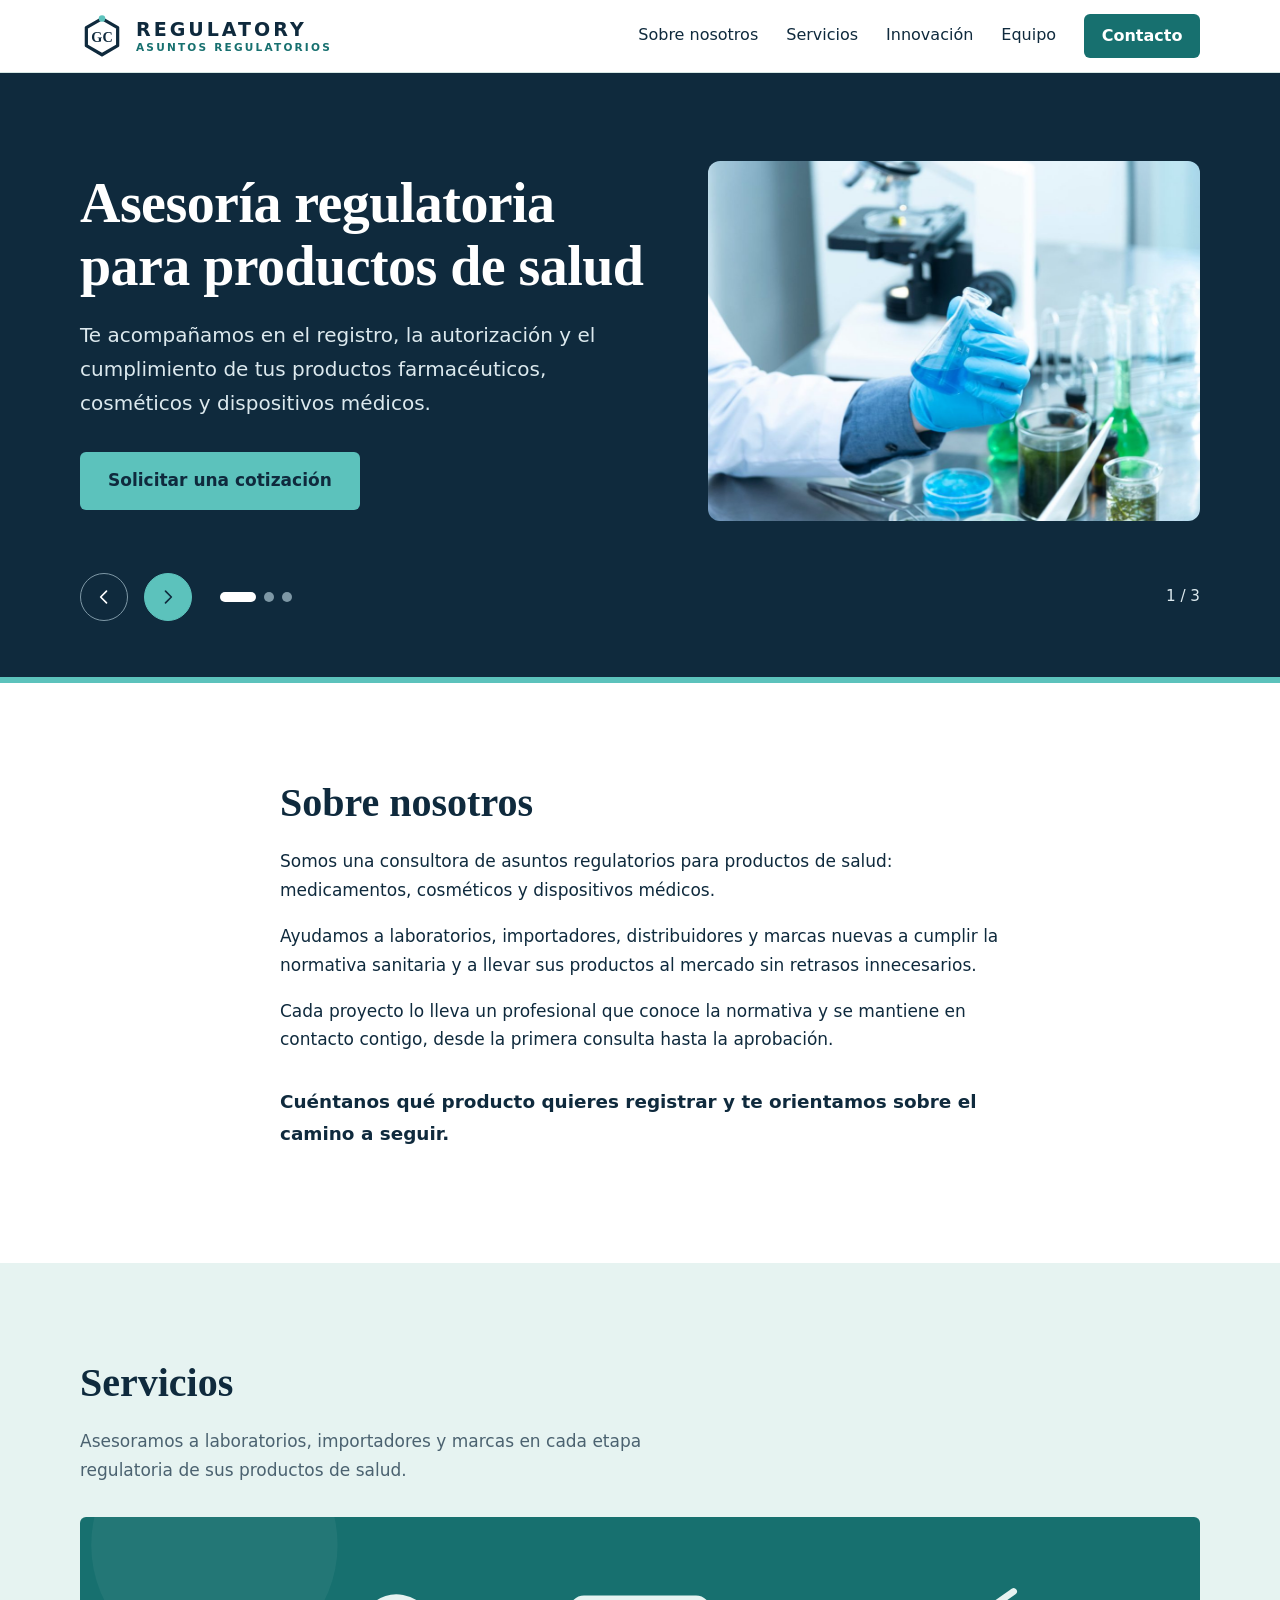
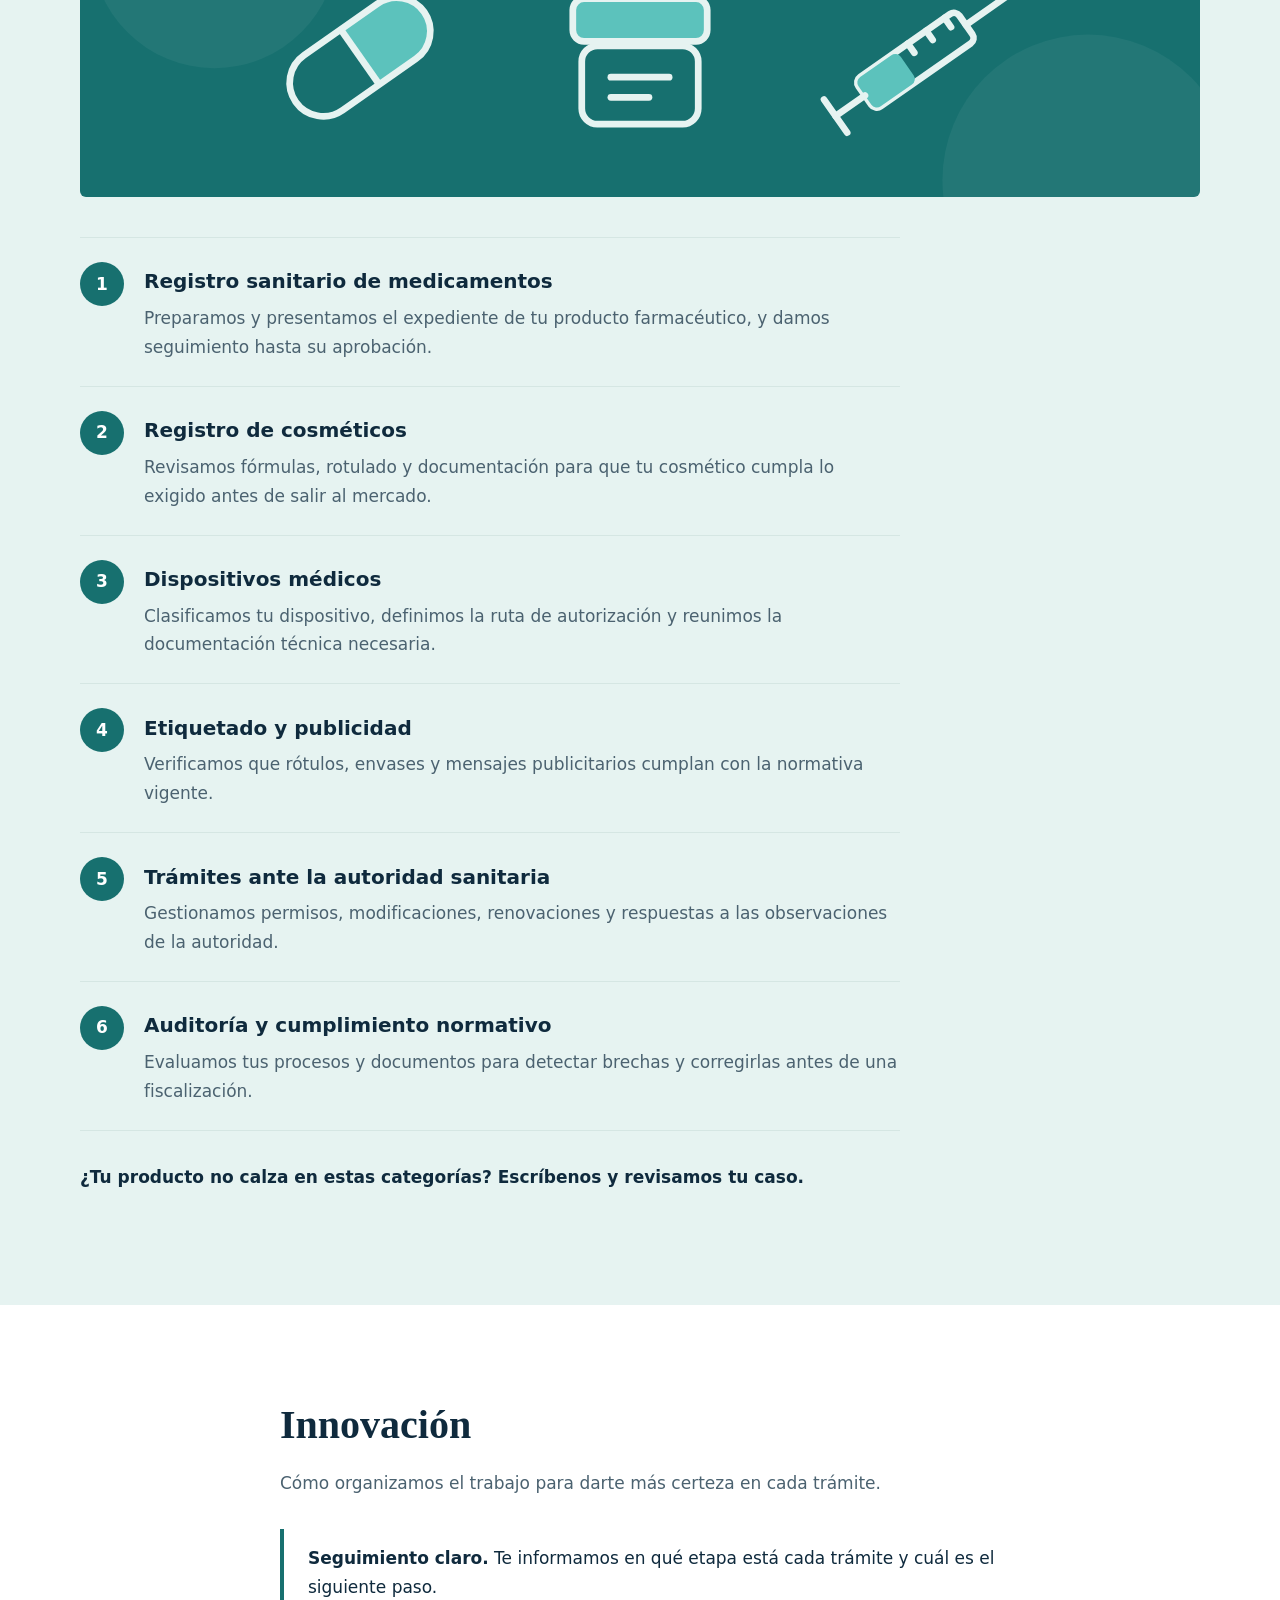
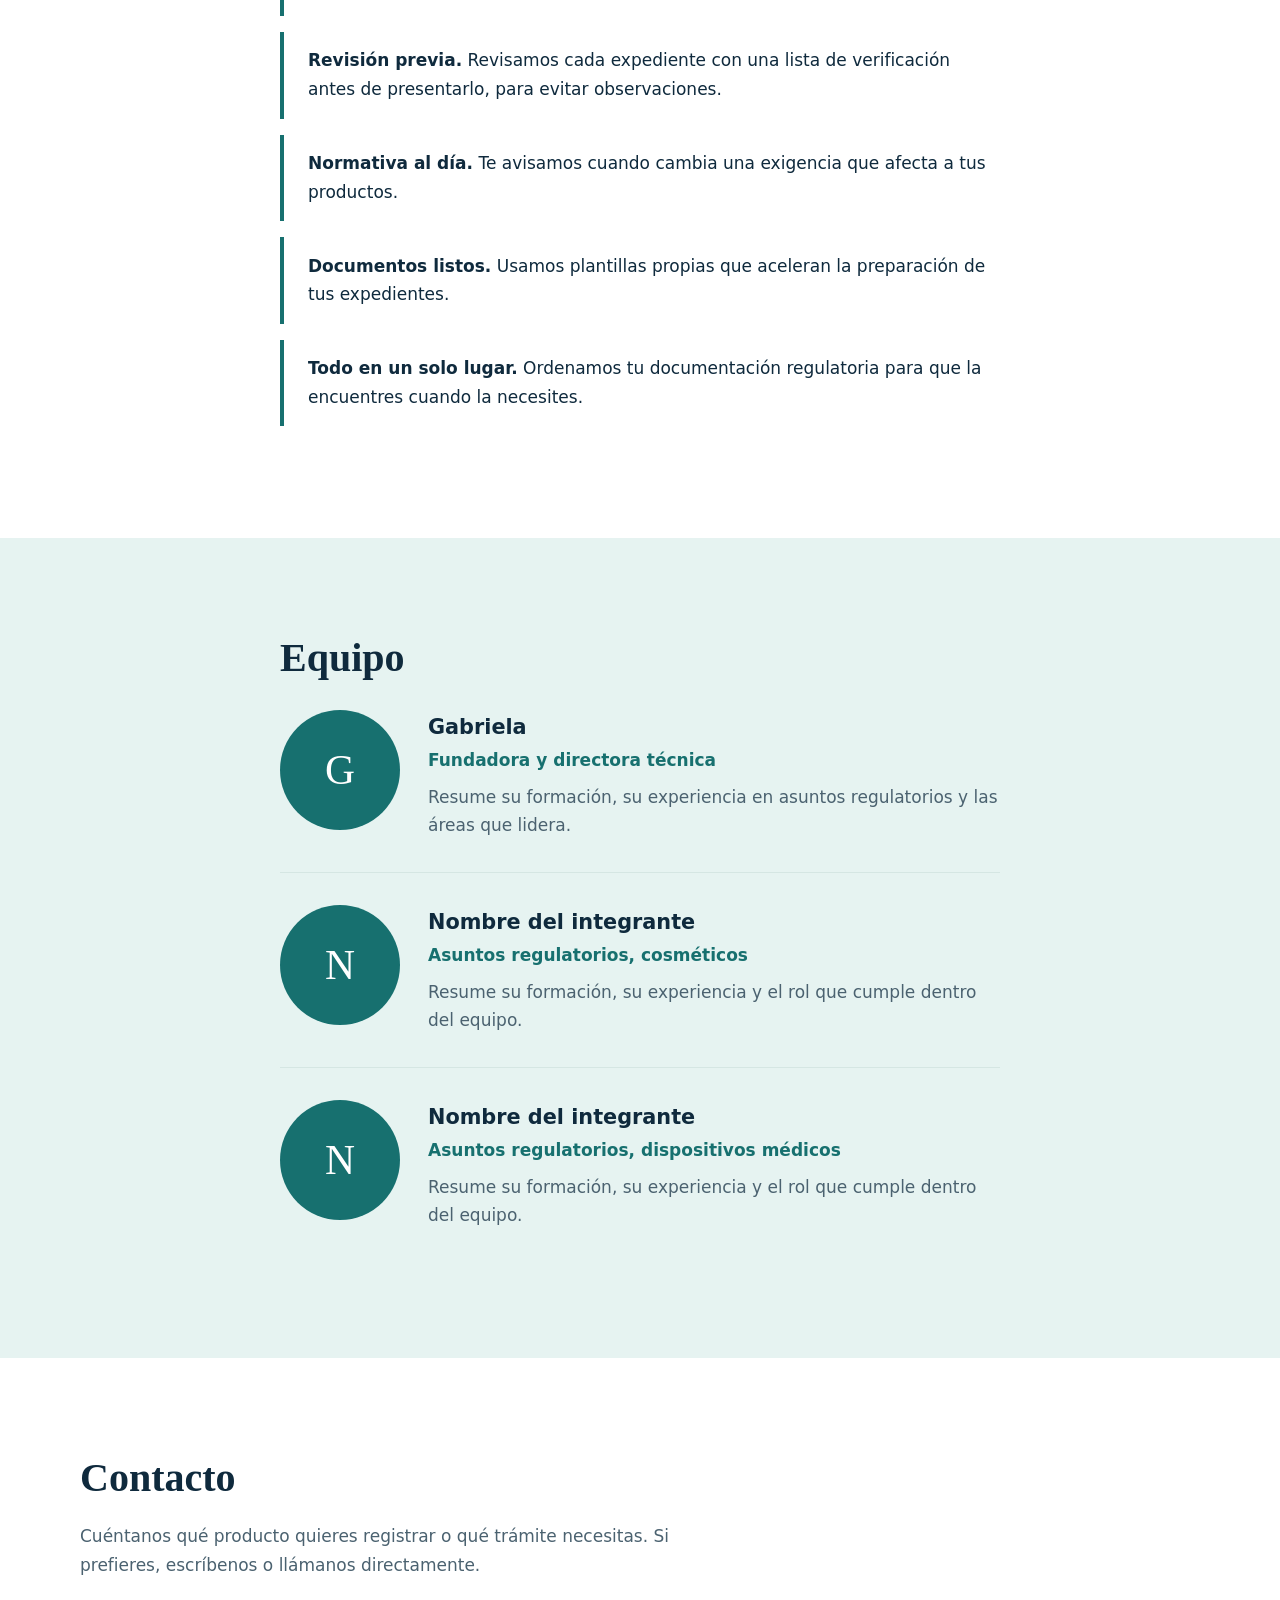
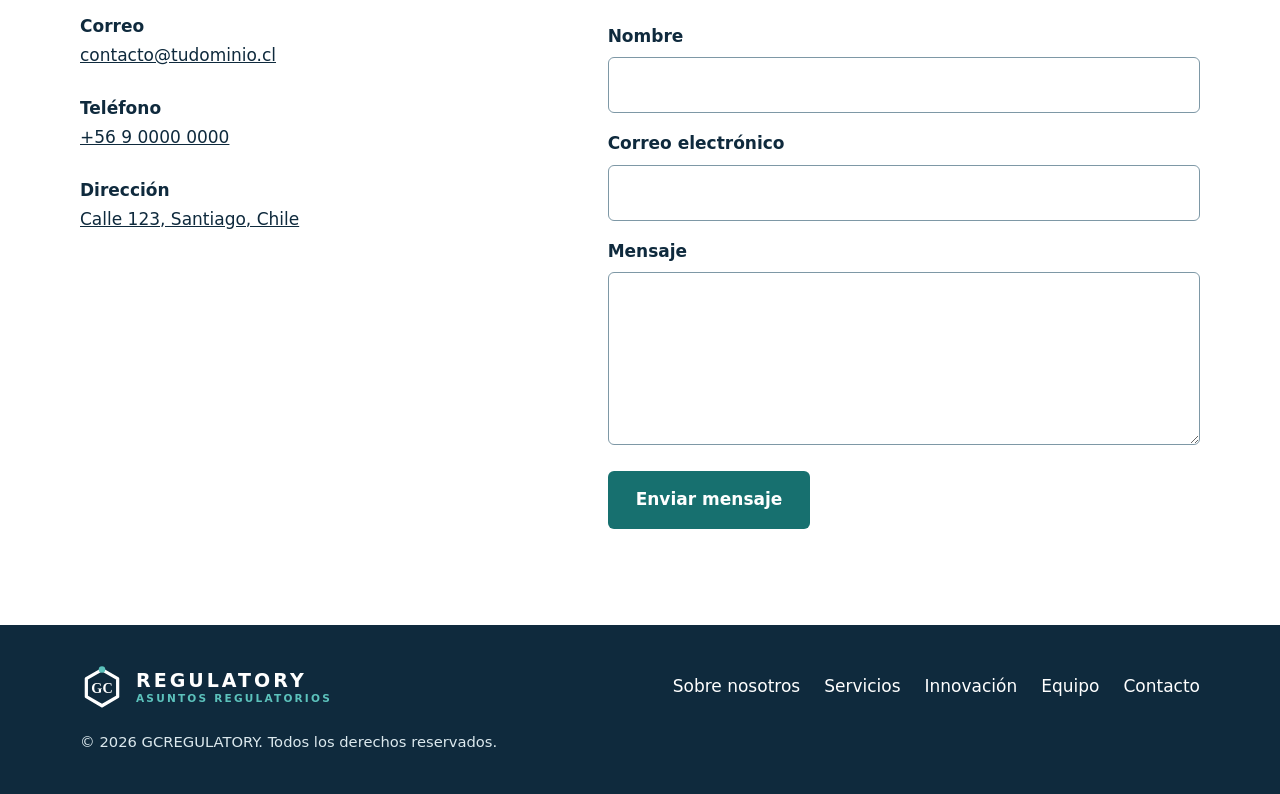
==== index.html @ 41422e90 "Agrega fotos al carrusel (laboratorio, asesoría y cosméticos) Co-Authored-By: Claude Sonnet 5.5 <nor" ====
<!DOCTYPE html>
<html lang="es">
<head>
  <meta charset="UTF-8">
  <meta name="viewport" content="width=device-width, initial-scale=1">
  <title>GCREGULATORY | Asesoría regulatoria para productos de salud</title>
  <meta name="description" content="Asesoría en asuntos regulatorios para productos farmacéuticos, cosméticos y dispositivos médicos: registro, autorización y cumplimiento normativo.">
  <meta name="theme-color" content="#0f2a3d">
  <link rel="icon" href="assets/logo-simbolo.svg" type="image/svg+xml">
  <link rel="stylesheet" href="css/style.css">
</head>
<body id="top">

  <a class="saltar" href="#contenido">Saltar al contenido</a>

  <header class="cabecera">
    <div class="contenedor cabecera-interior">
      <a href="#top" class="logo" aria-label="GCREGULATORY, ir al inicio">
        <svg viewBox="-2 -3 68 68" aria-hidden="true"><path d="M32 4 L56.2 18 V46 L32 60 L7.8 46 V18 Z" fill="none" stroke="#0F2A3D" stroke-width="5" stroke-linejoin="round"/><circle cx="32" cy="4" r="5" fill="#5CC2BC"/><text x="32" y="40" text-anchor="middle" font-family="Georgia,Times New Roman,serif" font-size="22" font-weight="700" fill="#0F2A3D">GC</text></svg>
        <span class="logo-texto">
          <span class="logo-nombre">REGULATORY</span>
          <span class="logo-lema">ASUNTOS REGULATORIOS</span>
        </span>
      </a>
      <button class="menu-boton" type="button" aria-expanded="false" aria-controls="menu">Menú</button>
      <nav id="menu" class="menu" aria-label="Principal">
        <a href="#nosotros">Sobre nosotros</a>
        <a href="#servicios">Servicios</a>
        <a href="#innovacion">Innovación</a>
        <a href="#equipo">Equipo</a>
        <a href="#contacto" class="menu-contacto">Contacto</a>
      </nav>
    </div>
  </header>

  <main id="contenido">

    <section class="portada carrusel" aria-roledescription="carrusel" aria-label="Presentación">
      <div class="contenedor">
        <div class="carrusel-ventana" aria-live="off">

          <article class="slide" role="group" aria-roledescription="diapositiva" aria-label="1 de 3">
            <div class="slide-texto">
              <h1 class="slide-titulo">Asesoría regulatoria para productos de salud</h1>
              <p class="slide-parrafo">Te acompañamos en el registro, la autorización y el cumplimiento de tus productos farmacéuticos, cosméticos y dispositivos médicos.</p>
              <a href="#contacto" class="boton">Solicitar una cotización</a>
            </div>
            <div class="slide-visual fondo-verde">
              <img src="assets/img/laboratorio.jpg" alt="Mano con guante azul sosteniendo un matraz con líquido, frente a un microscopio en un laboratorio" width="1200" height="800" loading="eager" fetchpriority="high">
            </div>
          </article>

          <article class="slide" role="group" aria-roledescription="diapositiva" aria-label="2 de 3" hidden>
            <div class="slide-texto">
              <h2 class="slide-titulo">Un equipo que conoce la normativa</h2>
              <p class="slide-parrafo">Profesionales con experiencia en asuntos regulatorios que te acompañan desde la primera consulta.</p>
              <a href="#equipo" class="boton">Conocer al equipo</a>
            </div>
            <div class="slide-visual fondo-aqua">
              <img src="assets/img/asesoria.jpg" alt="Profesional pensativa frente a un computador portátil, con documentos sobre el escritorio" width="1200" height="800" loading="lazy">
            </div>
          </article>

          <article class="slide" role="group" aria-roledescription="diapositiva" aria-label="3 de 3" hidden>
            <div class="slide-texto">
              <h2 class="slide-titulo">Del trámite a la comercialización</h2>
              <p class="slide-parrafo">Preparamos tus expedientes, respondemos a la autoridad y mantenemos tus productos al día.</p>
              <a href="#servicios" class="boton">Ver servicios</a>
            </div>
            <div class="slide-visual fondo-durazno">
              <img src="assets/img/cosmeticos.jpg" alt="Dos frascos blancos de crema sobre una base de madera con hojas verdes" width="1200" height="800" loading="lazy">
            </div>
          </article>

        </div>

        <div class="carrusel-controles">
          <button type="button" class="flecha flecha-ant" aria-label="Diapositiva anterior">
            <svg viewBox="0 0 24 24" fill="none" stroke="currentColor" stroke-width="2" stroke-linecap="round" stroke-linejoin="round" aria-hidden="true"><path d="M15 5l-7 7 7 7"/></svg>
          </button>
          <button type="button" class="flecha flecha-sig" aria-label="Diapositiva siguiente">
            <svg viewBox="0 0 24 24" fill="none" stroke="currentColor" stroke-width="2" stroke-linecap="round" stroke-linejoin="round" aria-hidden="true"><path d="M9 5l7 7-7 7"/></svg>
          </button>
          <div class="puntos"></div>
          <span class="contador" aria-hidden="true">1 / 3</span>
        </div>
      </div>
    </section>

    <section id="nosotros" class="seccion">
      <div class="contenedor angosto">
        <h2>Sobre nosotros</h2>
        <p>Somos una consultora de asuntos regulatorios para productos de salud: medicamentos, cosméticos y dispositivos médicos.</p>
        <p>Ayudamos a laboratorios, importadores, distribuidores y marcas nuevas a cumplir la normativa sanitaria y a llevar sus productos al mercado sin retrasos innecesarios.</p>
        <p>Cada proyecto lo lleva un profesional que conoce la normativa y se mantiene en contacto contigo, desde la primera consulta hasta la aprobación.</p>
        <p class="destacado">Cuéntanos qué producto quieres registrar y te orientamos sobre el camino a seguir.</p>
      </div>
    </section>

    <section id="servicios" class="seccion alterna">
      <div class="contenedor">
        <h2>Servicios</h2>
        <p class="intro">Asesoramos a laboratorios, importadores y marcas en cada etapa regulatoria de sus productos de salud.</p>

        <div class="banner" role="img" aria-label="Ilustración de una cápsula, un cosmético y una jeringa">
          <svg viewBox="0 0 1000 280" preserveAspectRatio="xMidYMid slice" width="100%" height="100%" aria-hidden="true">
<circle cx="120" cy="40" r="110" fill="#fff" opacity=".05"/>
<circle cx="900" cy="250" r="130" fill="#fff" opacity=".05"/>
<g transform="translate(250 140) rotate(-35)"><path d="M0 -30 H40 A30 30 0 0 1 40 30 H0 Z" fill="#5CC2BC"/><rect x="-70" y="-30" width="140" height="60" rx="30" fill="none" stroke="#E6F3F1" stroke-width="6"/><line x1="0" y1="-30" x2="0" y2="30" stroke="#E6F3F1" stroke-width="6"/></g>
<g transform="translate(500 140)" fill="none" stroke="#E6F3F1" stroke-width="6" stroke-linejoin="round"><rect x="-52" y="-10" width="104" height="70" rx="14"/><rect x="-60" y="-52" width="120" height="38" rx="10" fill="#5CC2BC"/><line x1="-26" y1="18" x2="26" y2="18" stroke-linecap="round"/><line x1="-26" y1="36" x2="8" y2="36" stroke-linecap="round"/></g>
<g transform="translate(750 140) rotate(-35)" fill="none" stroke="#E6F3F1" stroke-width="6" stroke-linecap="round" stroke-linejoin="round"><rect x="-60" y="-16" width="110" height="32" rx="6"/><rect x="-60" y="-16" width="46" height="32" rx="6" fill="#5CC2BC" stroke="none"/><line x1="-60" y1="0" x2="-92" y2="0"/><line x1="-92" y1="-18" x2="-92" y2="18"/><line x1="50" y1="0" x2="102" y2="0"/><line x1="-2" y1="-16" x2="-2" y2="-6"/><line x1="18" y1="-16" x2="18" y2="-6"/><line x1="38" y1="-16" x2="38" y2="-6"/></g>
</svg>
        </div>

        <ol class="servicios">
          <li>
            <span class="numero" aria-hidden="true">1</span>
            <div>
              <h3>Registro sanitario de medicamentos</h3>
              <p>Preparamos y presentamos el expediente de tu producto farmacéutico, y damos seguimiento hasta su aprobación.</p>
            </div>
          </li>
          <li>
            <span class="numero" aria-hidden="true">2</span>
            <div>
              <h3>Registro de cosméticos</h3>
              <p>Revisamos fórmulas, rotulado y documentación para que tu cosmético cumpla lo exigido antes de salir al mercado.</p>
            </div>
          </li>
          <li>
            <span class="numero" aria-hidden="true">3</span>
            <div>
              <h3>Dispositivos médicos</h3>
              <p>Clasificamos tu dispositivo, definimos la ruta de autorización y reunimos la documentación técnica necesaria.</p>
            </div>
          </li>
          <li>
            <span class="numero" aria-hidden="true">4</span>
            <div>
              <h3>Etiquetado y publicidad</h3>
              <p>Verificamos que rótulos, envases y mensajes publicitarios cumplan con la normativa vigente.</p>
            </div>
          </li>
          <li>
            <span class="numero" aria-hidden="true">5</span>
            <div>
              <h3>Trámites ante la autoridad sanitaria</h3>
              <p>Gestionamos permisos, modificaciones, renovaciones y respuestas a las observaciones de la autoridad.</p>
            </div>
          </li>
          <li>
            <span class="numero" aria-hidden="true">6</span>
            <div>
              <h3>Auditoría y cumplimiento normativo</h3>
              <p>Evaluamos tus procesos y documentos para detectar brechas y corregirlas antes de una fiscalización.</p>
            </div>
          </li>
        </ol>

        <p class="cierre">¿Tu producto no calza en estas categorías? Escríbenos y revisamos tu caso.</p>
      </div>
    </section>

    <section id="innovacion" class="seccion">
      <div class="contenedor angosto">
        <h2>Innovación</h2>
        <p class="intro">Cómo organizamos el trabajo para darte más certeza en cada trámite.</p>
        <ul class="lista-destacada">
          <li><strong>Seguimiento claro.</strong> Te informamos en qué etapa está cada trámite y cuál es el siguiente paso.</li>
          <li><strong>Revisión previa.</strong> Revisamos cada expediente con una lista de verificación antes de presentarlo, para evitar observaciones.</li>
          <li><strong>Normativa al día.</strong> Te avisamos cuando cambia una exigencia que afecta a tus productos.</li>
          <li><strong>Documentos listos.</strong> Usamos plantillas propias que aceleran la preparación de tus expedientes.</li>
          <li><strong>Todo en un solo lugar.</strong> Ordenamos tu documentación regulatoria para que la encuentres cuando la necesites.</li>
        </ul>
      </div>
    </section>

    <section id="equipo" class="seccion alterna">
      <div class="contenedor angosto">
        <h2>Equipo</h2>

        <article class="perfil">
          <div class="foto" role="img" aria-label="Espacio para la foto de Gabriela">G</div>
          <div>
            <h3>Gabriela</h3>
            <p class="cargo">Fundadora y directora técnica</p>
            <p>Resume su formación, su experiencia en asuntos regulatorios y las áreas que lidera.</p>
          </div>
        </article>

        <article class="perfil">
          <div class="foto" role="img" aria-label="Espacio para la foto de otro integrante">N</div>
          <div>
            <h3>Nombre del integrante</h3>
            <p class="cargo">Asuntos regulatorios, cosméticos</p>
            <p>Resume su formación, su experiencia y el rol que cumple dentro del equipo.</p>
          </div>
        </article>

        <article class="perfil">
          <div class="foto" role="img" aria-label="Espacio para la foto de otro integrante">N</div>
          <div>
            <h3>Nombre del integrante</h3>
            <p class="cargo">Asuntos regulatorios, dispositivos médicos</p>
            <p>Resume su formación, su experiencia y el rol que cumple dentro del equipo.</p>
          </div>
        </article>
      </div>
    </section>

    <section id="contacto" class="seccion">
      <div class="contenedor">
        <h2>Contacto</h2>
        <p class="intro">Cuéntanos qué producto quieres registrar o qué trámite necesitas. Si prefieres, escríbenos o llámanos directamente.</p>

        <div class="contacto-grilla">
          <ul class="datos">
            <li>
              <span class="dato-titulo">Correo</span>
              <a href="mailto:contacto@tudominio.cl">contacto@tudominio.cl</a>
            </li>
            <li>
              <span class="dato-titulo">Teléfono</span>
              <a href="tel:+56900000000">+56 9 0000 0000</a>
            </li>
            <li>
              <span class="dato-titulo">Dirección</span>
              <a href="https://www.google.com/maps/search/?api=1&amp;query=Santiago%2C+Chile" target="_blank" rel="noopener">Calle 123, Santiago, Chile<span class="visualmente-oculto"> (abre Google Maps en una pestaña nueva)</span></a>
            </li>
          </ul>

          <div>
            <div id="aviso" class="aviso" role="status" tabindex="-1" hidden></div>

            <form id="form-contacto" action="contacto.php" method="post" novalidate>
              <label for="nombre">Nombre</label>
              <input type="text" id="nombre" name="nombre" required maxlength="100" autocomplete="name">

              <label for="correo">Correo electrónico</label>
              <input type="email" id="correo" name="correo" required maxlength="150" autocomplete="email">

              <label for="mensaje">Mensaje</label>
              <textarea id="mensaje" name="mensaje" rows="5" required maxlength="3000"></textarea>

              <!-- Campo trampa contra robots: las personas no lo ven -->
              <div class="trampa" aria-hidden="true">
                <label for="sitio">No llenar este campo</label>
                <input type="text" id="sitio" name="sitio" tabindex="-1" autocomplete="off">
              </div>

              <button type="submit" class="boton">Enviar mensaje</button>
            </form>
          </div>
        </div>
      </div>
    </section>

  </main>

  <footer class="pie">
    <div class="contenedor pie-interior">
      <div class="logo" role="img" aria-label="GCREGULATORY">
        <svg viewBox="-2 -3 68 68" aria-hidden="true"><path d="M32 4 L56.2 18 V46 L32 60 L7.8 46 V18 Z" fill="none" stroke="#FFFFFF" stroke-width="5" stroke-linejoin="round"/><circle cx="32" cy="4" r="5" fill="#5CC2BC"/><text x="32" y="40" text-anchor="middle" font-family="Georgia,Times New Roman,serif" font-size="22" font-weight="700" fill="#FFFFFF">GC</text></svg>
        <span class="logo-texto">
          <span class="logo-nombre">REGULATORY</span>
          <span class="logo-lema">ASUNTOS REGULATORIOS</span>
        </span>
      </div>
      <nav aria-label="Pie de página">
        <a href="#nosotros">Sobre nosotros</a>
        <a href="#servicios">Servicios</a>
        <a href="#innovacion">Innovación</a>
        <a href="#equipo">Equipo</a>
        <a href="#contacto">Contacto</a>
      </nav>
      <p>&copy; <span id="anio"></span> GCREGULATORY. Todos los derechos reservados.</p>
    </div>
  </footer>

  <script src="js/main.js"></script>
</body>
</html>
---- css/style.css ----
/* ============ Variables (cambia los colores aquí) ============ */
:root {
  --marino: #0f2a3d;
  --verde: #17706f;
  --aqua: #5cc2bc;
  --menta: #e6f3f1;
  --durazno: #f3d3c4;
  --linea: #d5e6e3;
  --gris: #7e98a6;
  --texto: #0f2a3d;
  --suave: #4b6270;
  --texto-claro: #dce9ee;
  --radio: 6px;
  --ancho: 1120px;
  --ancho-lectura: 720px;
  --fuente-titulos: Georgia, "Times New Roman", serif;
  --fuente-texto: "Segoe UI", system-ui, -apple-system, Arial, sans-serif;
}

*, *::before, *::after { box-sizing: border-box; }
html { scroll-behavior: smooth; scroll-padding-top: 84px; }
body {
  margin: 0;
  font-family: var(--fuente-texto);
  font-size: 1.0625rem;
  line-height: 1.7;
  color: var(--texto);
  background: #fff;
}

a { color: var(--verde); }
a:hover { color: var(--marino); }
:focus-visible { outline: 3px solid var(--verde); outline-offset: 3px; }
.portada :focus-visible, .pie :focus-visible { outline-color: var(--aqua); }

@media (prefers-reduced-motion: reduce) {
  html { scroll-behavior: auto; }
  * { transition: none !important; animation: none !important; }
}

.contenedor { width: min(100% - 2.5rem, var(--ancho)); margin-inline: auto; }
.contenedor.angosto { width: min(100% - 2.5rem, var(--ancho-lectura)); }

.saltar {
  position: absolute; left: 1rem; top: -4rem; z-index: 100;
  background: var(--marino); color: #fff; padding: .6rem 1rem;
}
.saltar:focus { top: 1rem; }
.visualmente-oculto {
  position: absolute; width: 1px; height: 1px; overflow: hidden; clip: rect(0 0 0 0); white-space: nowrap;
}

/* ============ Cabecera ============ */
.cabecera {
  position: sticky; top: 0; z-index: 50;
  background: rgba(255, 255, 255, .97);
  border-bottom: 1px solid var(--linea);
  backdrop-filter: blur(6px);
}
.cabecera-interior { display: flex; align-items: center; justify-content: space-between; min-height: 72px; }

.logo { display: flex; align-items: center; gap: 12px; text-decoration: none; }
.logo svg { width: 44px; height: 44px; flex: none; }
.logo-texto { display: flex; flex-direction: column; line-height: 1.2; }
.logo-nombre { font-weight: 700; font-size: 1.19rem; letter-spacing: 3px; color: var(--marino); }
.logo-lema { font-size: .66rem; font-weight: 600; letter-spacing: 2.2px; color: var(--verde); }

.menu { display: flex; align-items: center; gap: 1.75rem; }
.menu a {
  color: var(--texto); text-decoration: none; font-weight: 500; font-size: 1rem;
  padding: 6px 0; border-bottom: 2px solid transparent;
  transition: color .2s, border-color .2s;
}
.menu a:hover { color: var(--verde); border-bottom-color: var(--aqua); }
.menu .menu-contacto {
  background: var(--verde); color: #fff; padding: .55rem 1.1rem; border-radius: var(--radio);
  border-bottom: 0; font-weight: 600; transition: background-color .2s;
}
.menu .menu-contacto:hover { background: var(--marino); color: #fff; }

.menu-boton {
  display: none; font: inherit; font-weight: 600; color: var(--marino);
  background: none; border: 1px solid var(--verde); border-radius: var(--radio);
  padding: .45rem 1rem; cursor: pointer;
}

/* ============ Portada con carrusel ============ */
.portada {
  background: var(--marino); color: #fff;
  padding: clamp(3rem, 8vw, 5.5rem) 0 3.5rem;
  border-bottom: 6px solid var(--aqua);
}
.carrusel-ventana { min-height: 380px; touch-action: pan-y; }

.slide { display: flex; flex-wrap: wrap; gap: 3.5rem; align-items: center; animation: aparecer .4s ease; }
.slide[hidden] { display: none; }
@keyframes aparecer { from { opacity: 0; transform: translateY(8px); } to { opacity: 1; transform: none; } }

.slide-texto { flex: 1 1 440px; min-width: 0; }
.slide-titulo {
  font-family: var(--fuente-titulos); font-weight: 700;
  font-size: clamp(2.1rem, 5vw, 3.5rem); line-height: 1.12; letter-spacing: -.01em;
  margin: 0 0 1.25rem;
}
.slide-parrafo { font-size: 1.25rem; color: var(--texto-claro); max-width: 34rem; margin: 0 0 2rem; }

.slide-visual { flex: 1 1 360px; min-width: 0; height: 360px; border-radius: 12px; overflow: hidden; }
.slide-visual svg, .slide-visual img { display: block; width: 100%; height: 100%; }
.slide-visual img { object-fit: cover; }
.fondo-verde { background: var(--verde); }
.fondo-aqua { background: var(--aqua); }
.fondo-durazno { background: var(--durazno); }

.boton {
  display: inline-block; border: 0; cursor: pointer; font: inherit; font-weight: 600;
  background: var(--aqua); color: var(--marino);
  padding: .9rem 1.75rem; border-radius: var(--radio); text-decoration: none;
  transition: background-color .2s, color .2s;
}
.boton:hover { background: #fff; color: var(--marino); }

.carrusel-controles { display: flex; flex-wrap: wrap; align-items: center; gap: 1rem; margin-top: 2rem; }
.flecha {
  width: 48px; height: 48px; border-radius: 50%; cursor: pointer;
  display: grid; place-items: center; color: #fff;
  background: transparent; border: 1px solid var(--gris);
  transition: background-color .2s, border-color .2s;
}
.flecha:hover { border-color: #fff; background: rgba(255, 255, 255, .1); }
.flecha-sig { background: var(--aqua); border-color: var(--aqua); color: var(--marino); }
.flecha-sig:hover { background: #fff; border-color: #fff; }
.flecha svg { width: 20px; height: 20px; }

.puntos { display: flex; align-items: center; margin-left: .5rem; }
.punto { display: flex; align-items: center; padding: 17px 4px; border: 0; background: transparent; cursor: pointer; }
.punto span { display: block; width: 10px; height: 10px; border-radius: 5px; background: var(--gris); transition: width .25s, background-color .25s; }
.punto[aria-current="true"] span { width: 36px; background: #fff; }
.contador { margin-left: auto; color: var(--texto-claro); font-size: .95rem; }

/* ============ Secciones ============ */
.seccion { padding: clamp(3.5rem, 8vw, 6rem) 0; }
.seccion.alterna { background: var(--menta); }
.seccion h2 {
  font-family: var(--fuente-titulos);
  font-size: clamp(1.8rem, 4vw, 2.5rem); line-height: 1.2; color: var(--marino);
  margin: 0 0 1.25rem;
}
.intro { color: var(--suave); max-width: 40rem; margin: 0 0 2rem; }
.destacado { font-weight: 700; color: var(--marino); font-size: 1.15rem; margin-top: 2rem; }

/* Servicios */
.banner { height: clamp(160px, 28vw, 280px); border-radius: var(--radio); overflow: hidden; margin-bottom: 2.5rem; background: var(--verde); }
.banner svg { display: block; width: 100%; height: 100%; }
.servicios { list-style: none; margin: 0; padding: 0; max-width: 820px; }
.servicios li { display: grid; grid-template-columns: 44px 1fr; gap: 1.25rem; padding: 1.5rem 0; border-top: 1px solid var(--linea); }
.servicios li:last-child { border-bottom: 1px solid var(--linea); }
.numero { display: grid; place-items: center; width: 44px; height: 44px; border-radius: 50%; background: var(--verde); color: #fff; font-weight: 700; }
.servicios h3 { margin: .15rem 0 .35rem; font-size: 1.25rem; color: var(--marino); }
.servicios p { margin: 0; color: var(--suave); }
.cierre { margin-top: 2rem; font-weight: 600; }

/* Innovación */
.lista-destacada { list-style: none; margin: 0; padding: 0; }
.lista-destacada li { padding: .9rem 0 .9rem 1.5rem; border-left: 4px solid var(--verde); margin-bottom: 1rem; }
.lista-destacada strong { color: var(--marino); }

/* Equipo */
.perfil { display: grid; grid-template-columns: 120px 1fr; gap: 1.75rem; align-items: start; padding: 2rem 0; border-top: 1px solid var(--linea); }
.perfil:first-of-type { border-top: 0; padding-top: .5rem; }
.foto {
  display: grid; place-items: center; width: 120px; height: 120px; border-radius: 50%;
  background: var(--verde); color: #fff; font-family: var(--fuente-titulos); font-size: 2.6rem;
}
.perfil h3 { margin: 0; font-size: 1.3rem; color: var(--marino); }
.cargo { margin: 0 0 .5rem; color: var(--verde); font-weight: 600; }
.perfil p:last-child { margin: 0; color: var(--suave); }

/* Contacto */
.contacto-grilla { display: grid; grid-template-columns: 1fr 1.3fr; gap: clamp(2rem, 6vw, 4.5rem); align-items: start; }
.datos { list-style: none; margin: 0; padding: 0; }
.datos li { margin-bottom: 1.5rem; }
.dato-titulo { display: block; font-weight: 700; color: var(--marino); }
.datos a { color: var(--texto); }
.datos a:hover { color: var(--verde); }

form { display: flex; flex-direction: column; gap: .4rem; }
label { font-weight: 600; margin-top: .6rem; }
input, textarea {
  width: 100%; padding: .8rem .9rem; font: inherit; color: var(--texto);
  border: 1px solid var(--gris); border-radius: var(--radio); background: #fff;
}
input:focus, textarea:focus { outline: 3px solid var(--aqua); outline-offset: 1px; border-color: var(--verde); }
form .boton { background: var(--verde); color: #fff; margin-top: 1.25rem; align-self: flex-start; }
form .boton:hover { background: var(--marino); color: #fff; }
form .boton:disabled { opacity: .6; cursor: wait; }
.trampa { position: absolute; left: -9999px; }

.aviso { margin-bottom: 1.25rem; padding: .9rem 1.1rem; border-radius: var(--radio); font-weight: 500; border: 1px solid; }
.aviso.ok { background: #e6f5ea; color: #17592d; border-color: #9fd3ae; }
.aviso.error { background: #fdeaea; color: #8a1f1f; border-color: #e5a5a5; }

/* ============ Pie ============ */
.pie { background: var(--marino); color: var(--texto-claro); padding: 2.5rem 0; }
.pie-interior { display: flex; flex-wrap: wrap; justify-content: space-between; gap: 1.25rem 2rem; align-items: center; }
.pie .logo-nombre { color: #fff; }
.pie .logo-lema { color: var(--aqua); }
.pie nav { display: flex; flex-wrap: wrap; gap: .5rem 1.5rem; }
.pie nav a { color: #fff; text-decoration: none; }
.pie nav a:hover { color: var(--aqua); text-decoration: underline; }
.pie p { margin: 0; font-size: .92rem; }

/* ============ Móvil ============ */
@media (max-width: 860px) {
  .menu-boton { display: inline-block; }
  .menu {
    display: none; position: absolute; left: 0; right: 0; top: 100%;
    flex-direction: column; align-items: stretch; gap: 0;
    background: #fff; border-bottom: 1px solid var(--linea); padding: .5rem 1.25rem 1rem;
  }
  .menu.abierto { display: flex; }
  .menu a { padding: .8rem 0; border-bottom: 1px solid var(--linea); }
  .menu a:hover { border-bottom-color: var(--linea); }
  .menu .menu-contacto { margin-top: .75rem; text-align: center; }
  .contacto-grilla { grid-template-columns: 1fr; }
  .slide-visual { height: 280px; }
}
@media (max-width: 520px) {
  .perfil { grid-template-columns: 1fr; }
  .foto { width: 96px; height: 96px; font-size: 2rem; }
  .servicios li { gap: 1rem; }
  .contador { margin-left: 0; }
}
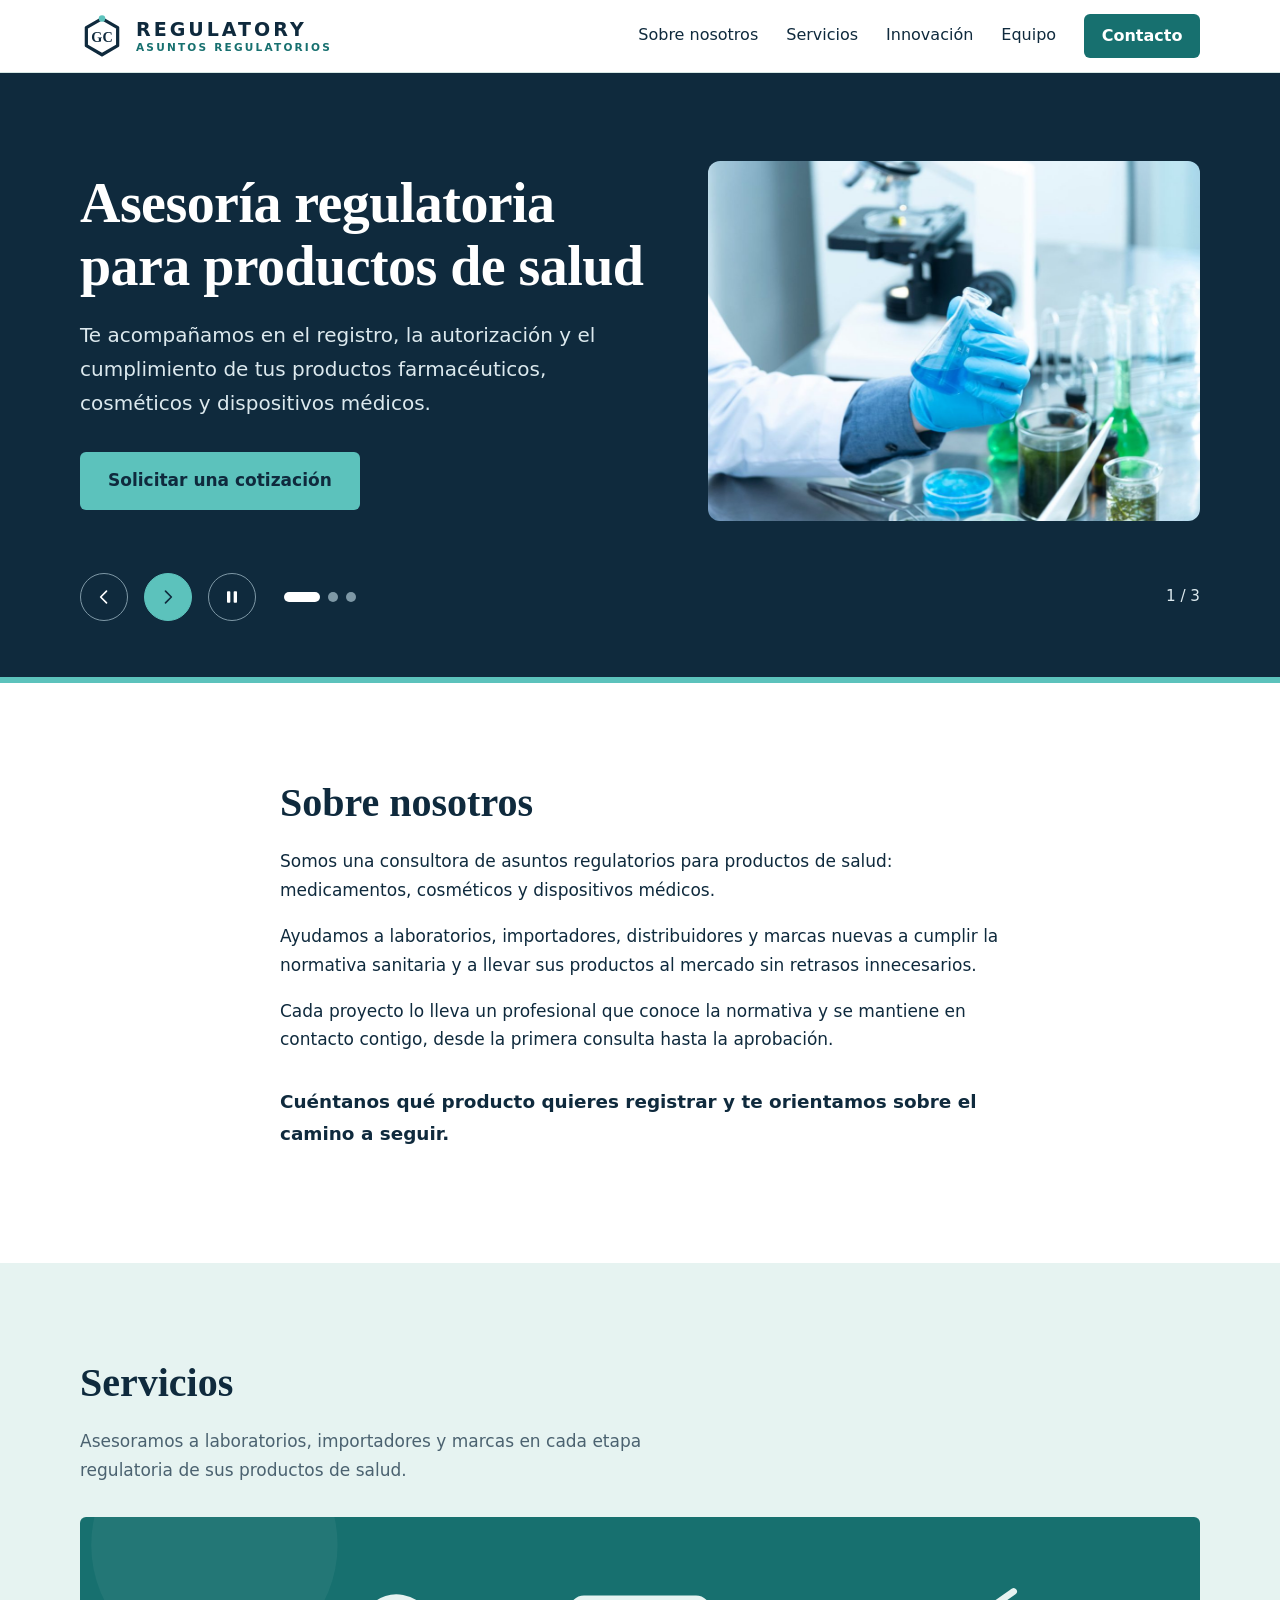
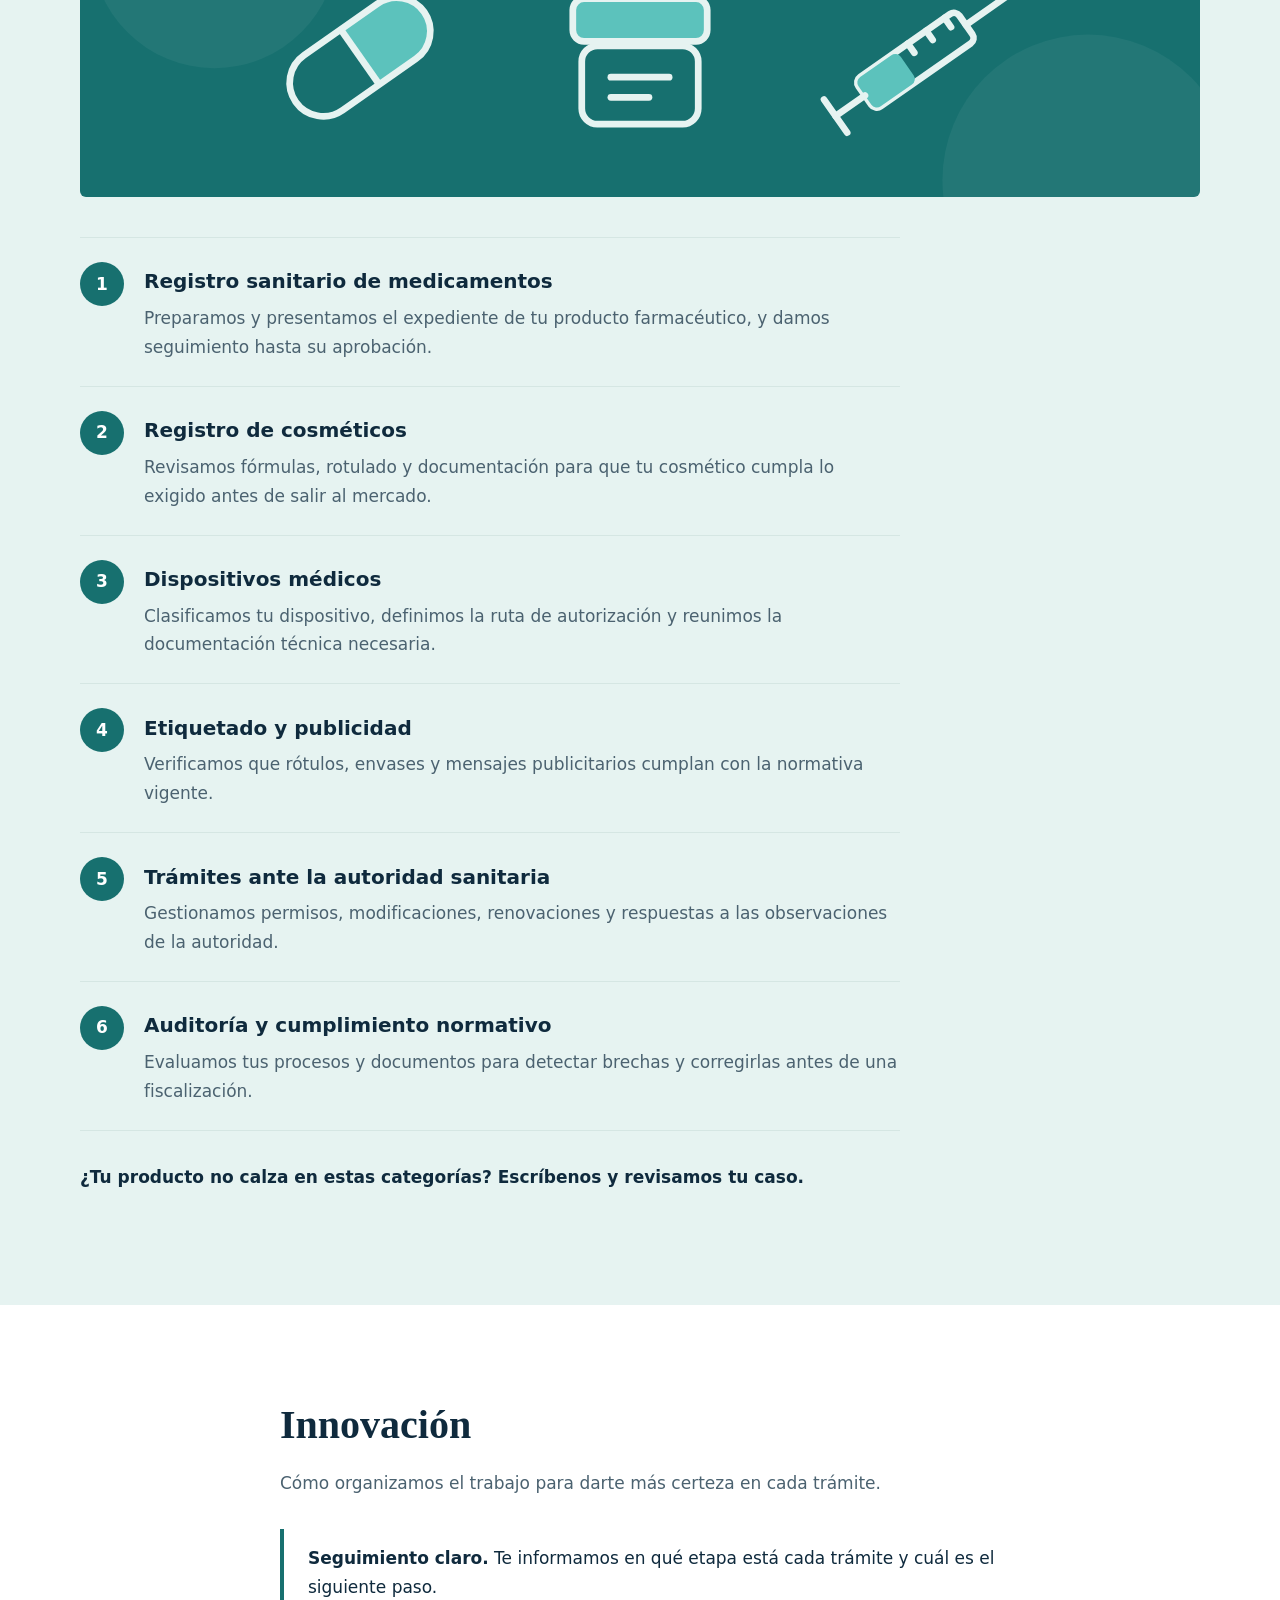
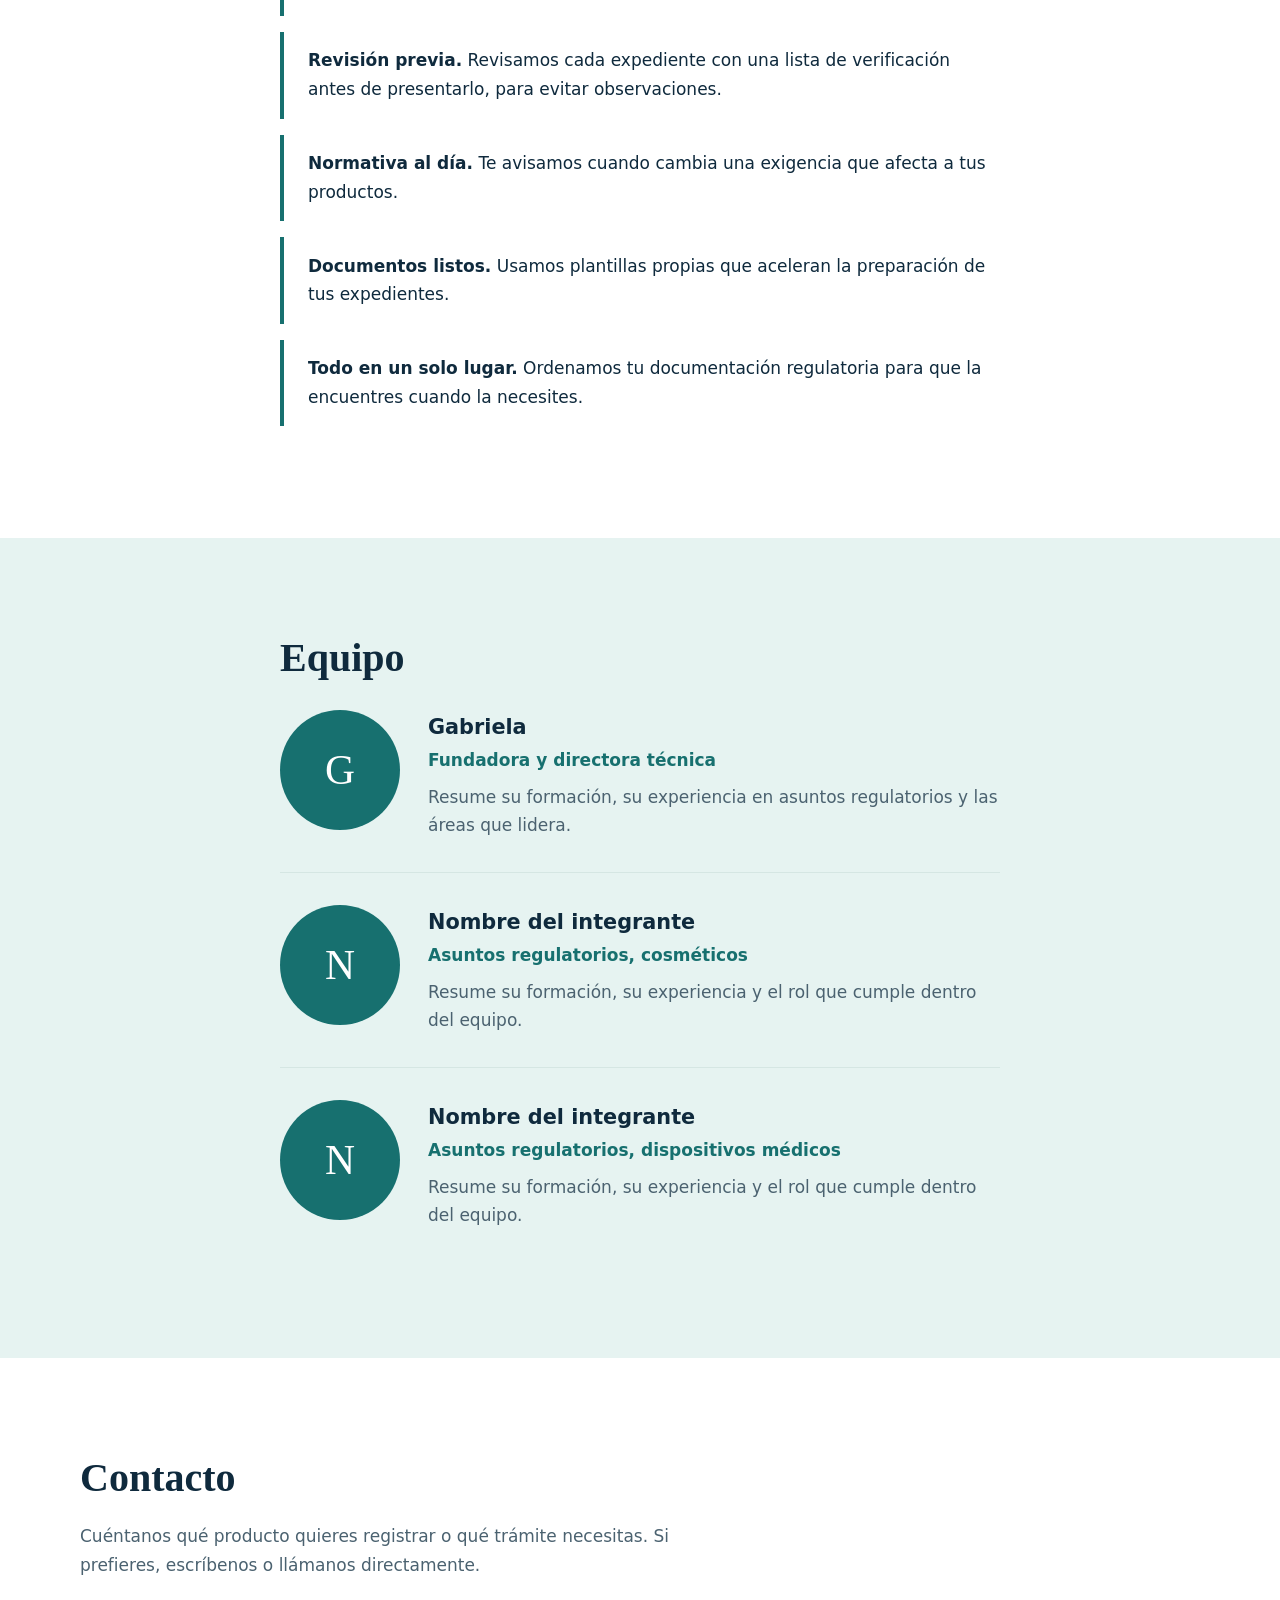
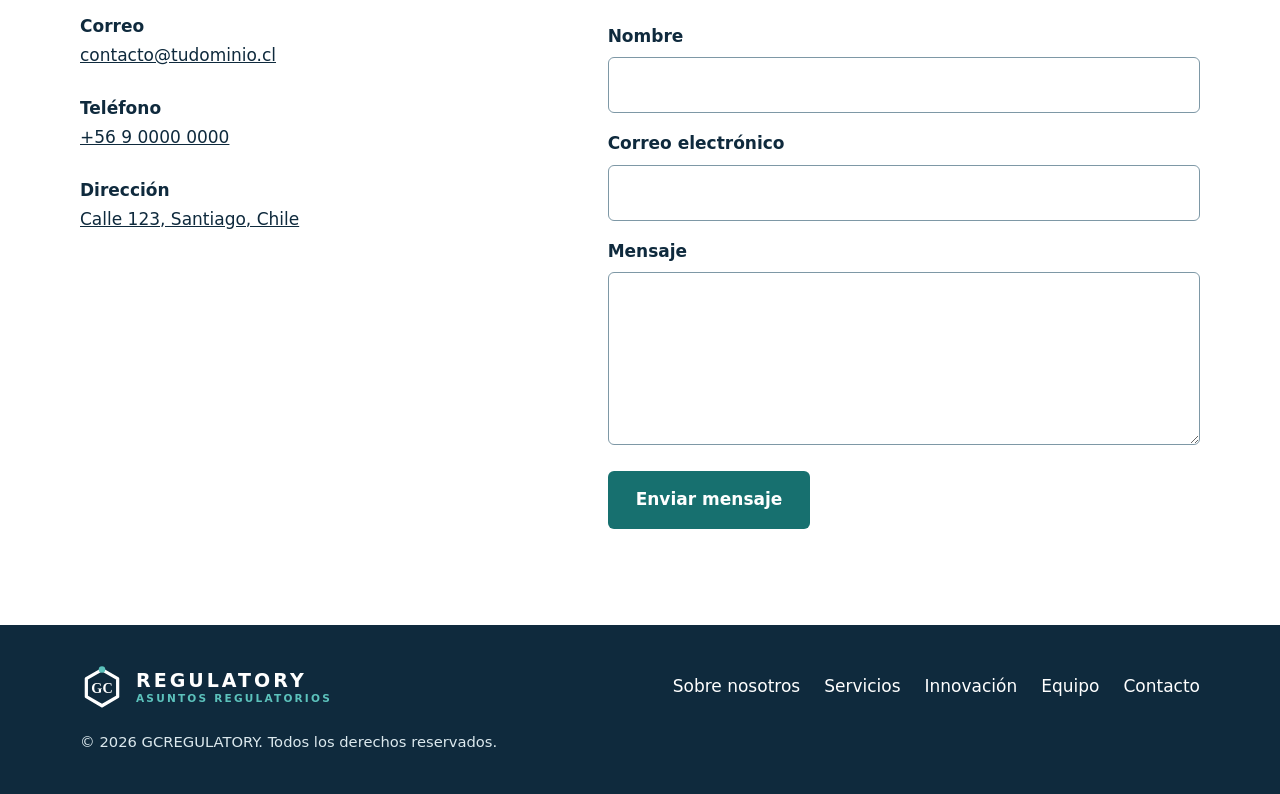
==== commit e2cbd06d: "Carrusel: avance automático cada 5 segundos con pausa y accesibilidad Co-Authored-By: Claude Sonnet " ====
--- a/index.html
+++ b/index.html
@@ -81,6 +81,10 @@
           <button type="button" class="flecha flecha-sig" aria-label="Diapositiva siguiente">
             <svg viewBox="0 0 24 24" fill="none" stroke="currentColor" stroke-width="2" stroke-linecap="round" stroke-linejoin="round" aria-hidden="true"><path d="M9 5l7 7-7 7"/></svg>
           </button>
+          <button type="button" class="flecha flecha-pausa" aria-label="Pausar el avance automático">
+            <svg class="icono-pausa" viewBox="0 0 24 24" fill="currentColor" aria-hidden="true"><rect x="6" y="5" width="4" height="14" rx="1"/><rect x="14" y="5" width="4" height="14" rx="1"/></svg>
+            <svg class="icono-play" viewBox="0 0 24 24" fill="currentColor" aria-hidden="true" hidden><path d="M8 5.5v13a1 1 0 0 0 1.5.86l10.5-6.5a1 1 0 0 0 0-1.72L9.5 4.64A1 1 0 0 0 8 5.5z"/></svg>
+          </button>
           <div class="puntos"></div>
           <span class="contador" aria-hidden="true">1 / 3</span>
         </div>
--- a/css/style.css
+++ b/css/style.css
@@ -130,6 +130,7 @@
 .flecha-sig { background: var(--aqua); border-color: var(--aqua); color: var(--marino); }
 .flecha-sig:hover { background: #fff; border-color: #fff; }
 .flecha svg { width: 20px; height: 20px; }
+.flecha-pausa[hidden], .flecha-pausa [hidden] { display: none; }
 
 .puntos { display: flex; align-items: center; margin-left: .5rem; }
 .punto { display: flex; align-items: center; padding: 17px 4px; border: 0; background: transparent; cursor: pointer; }
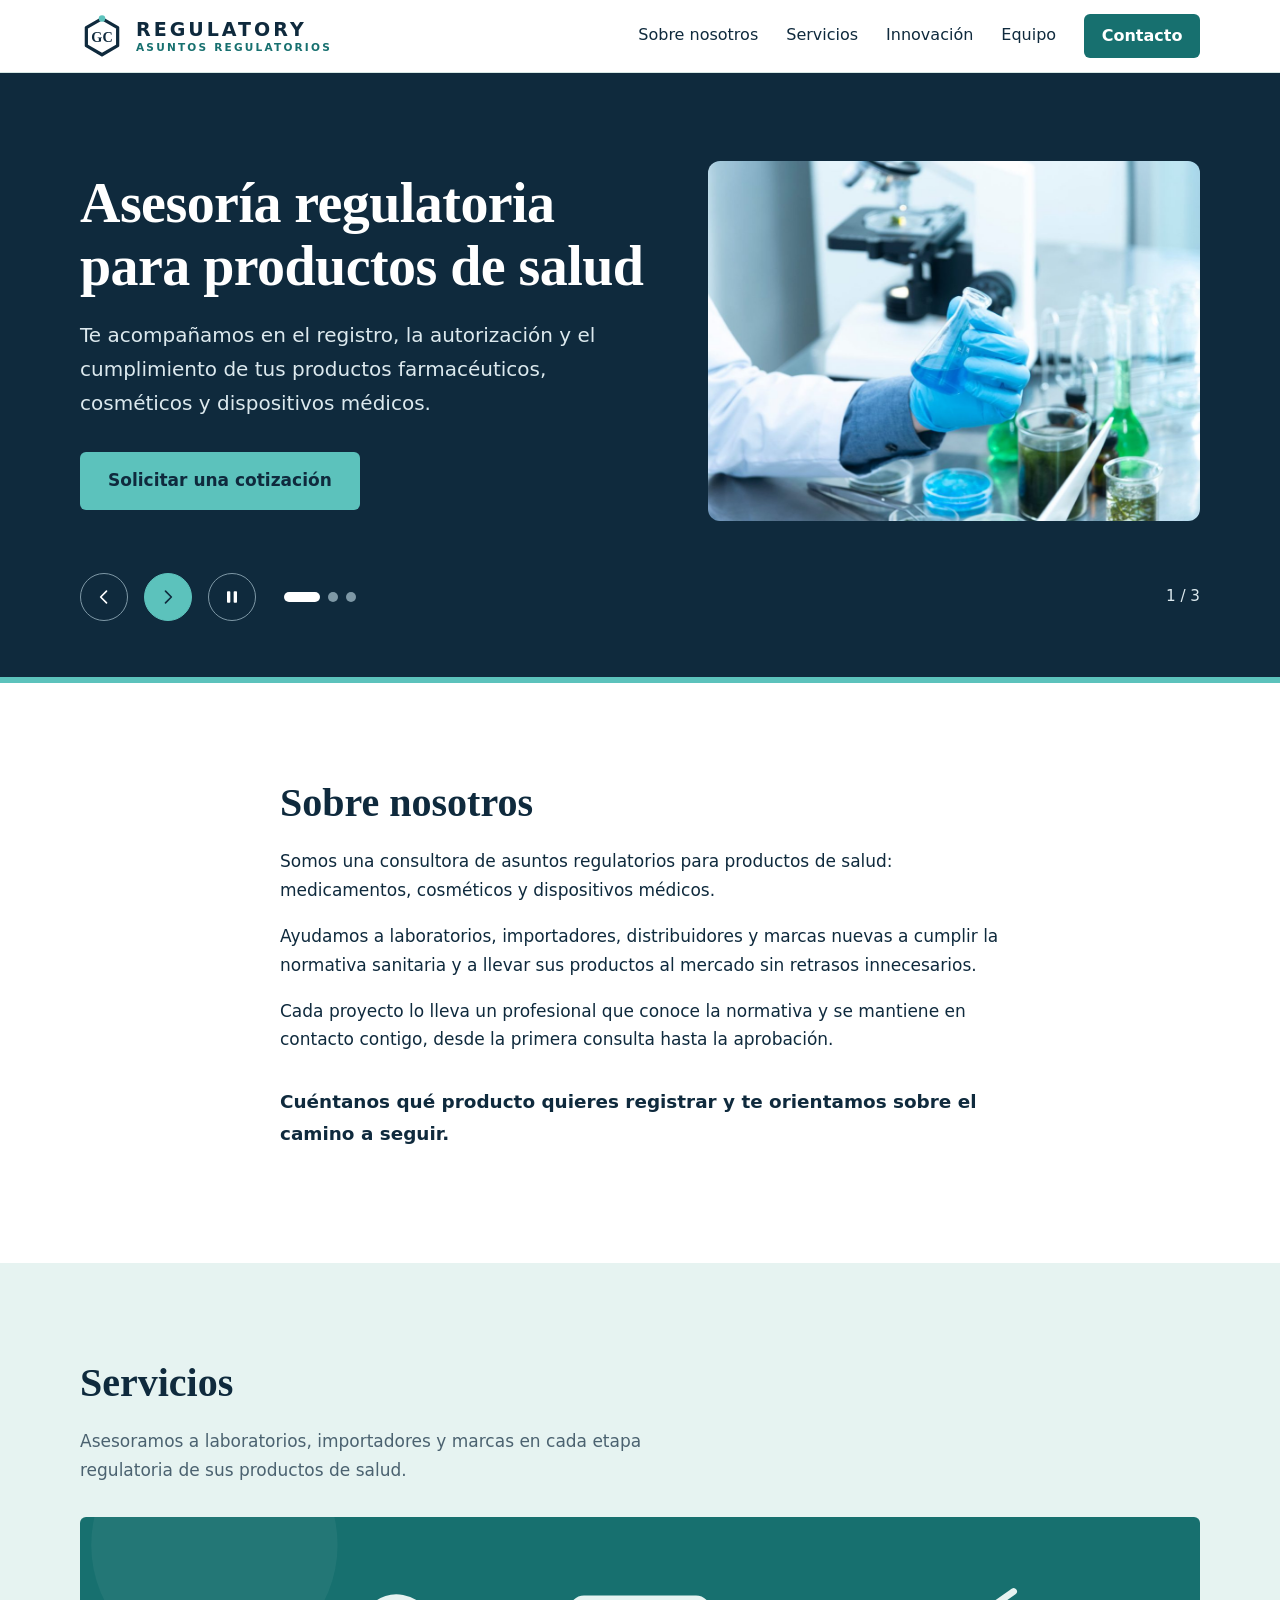
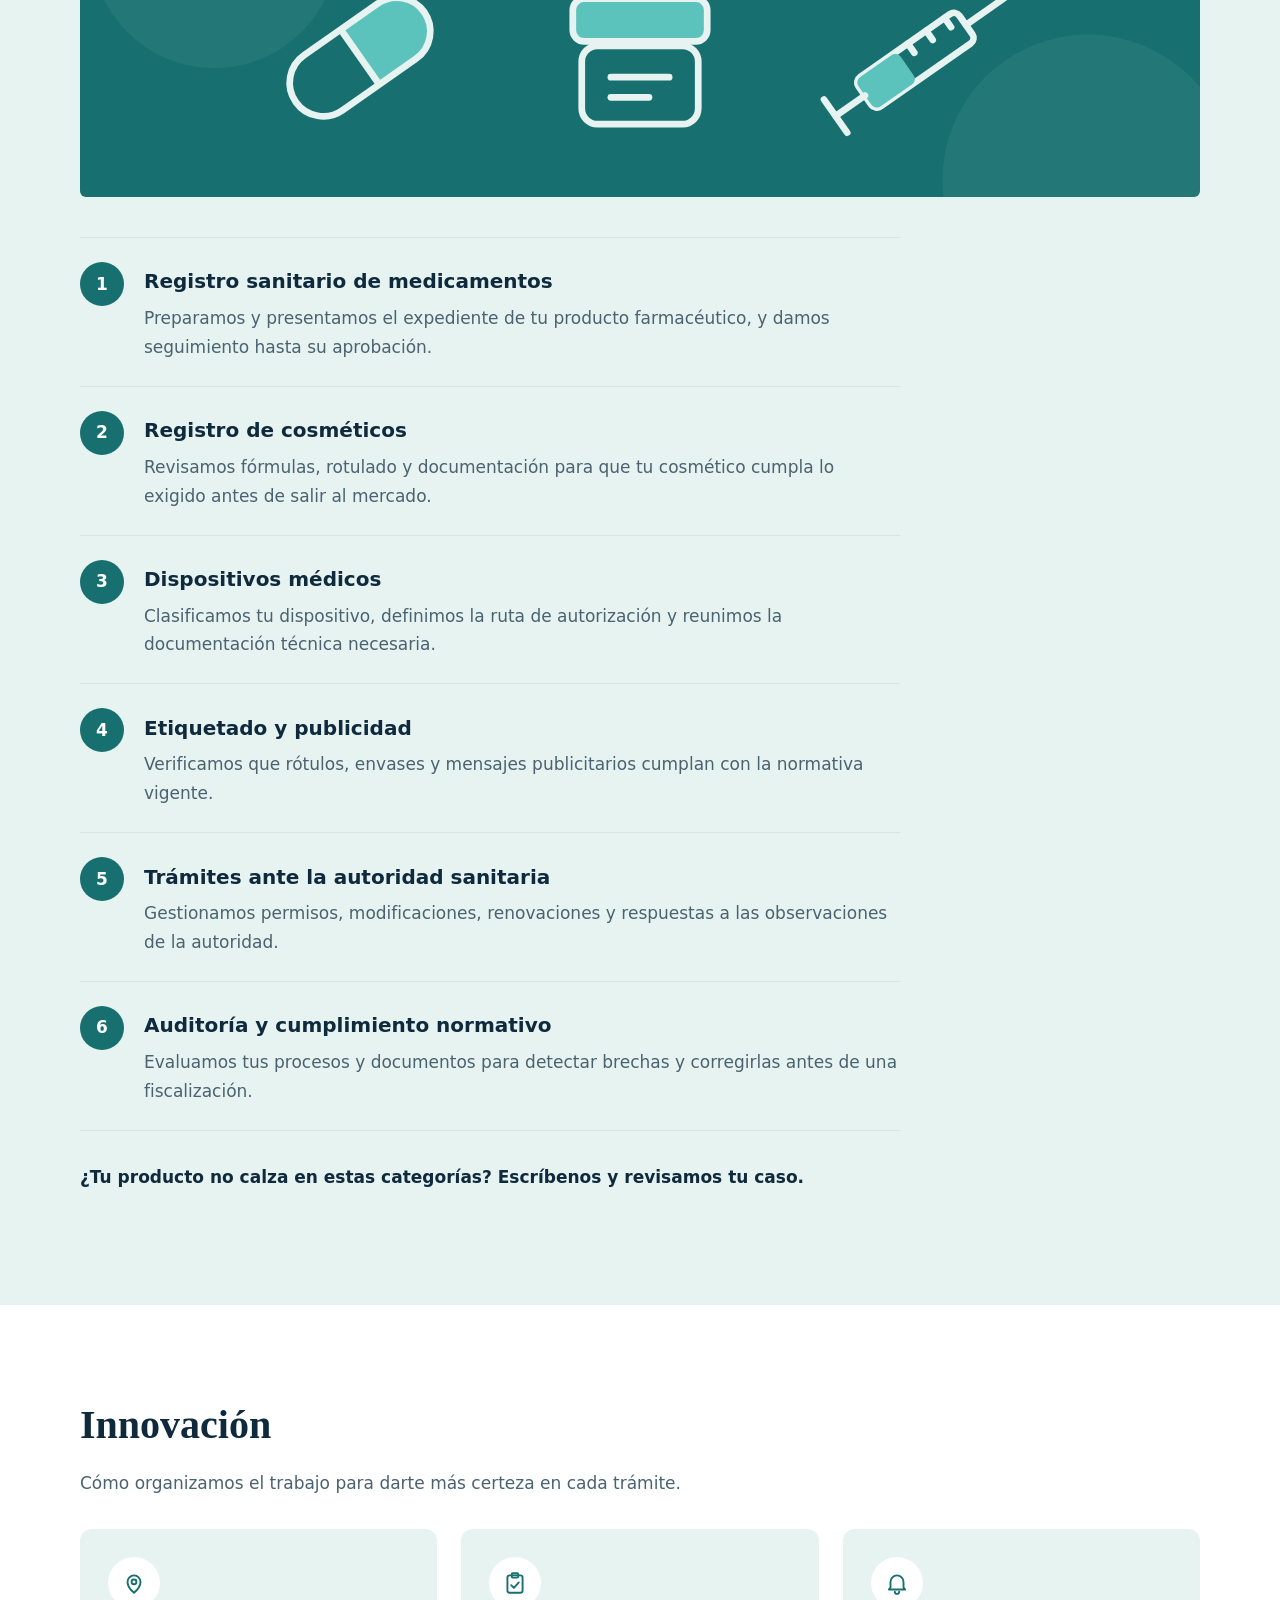
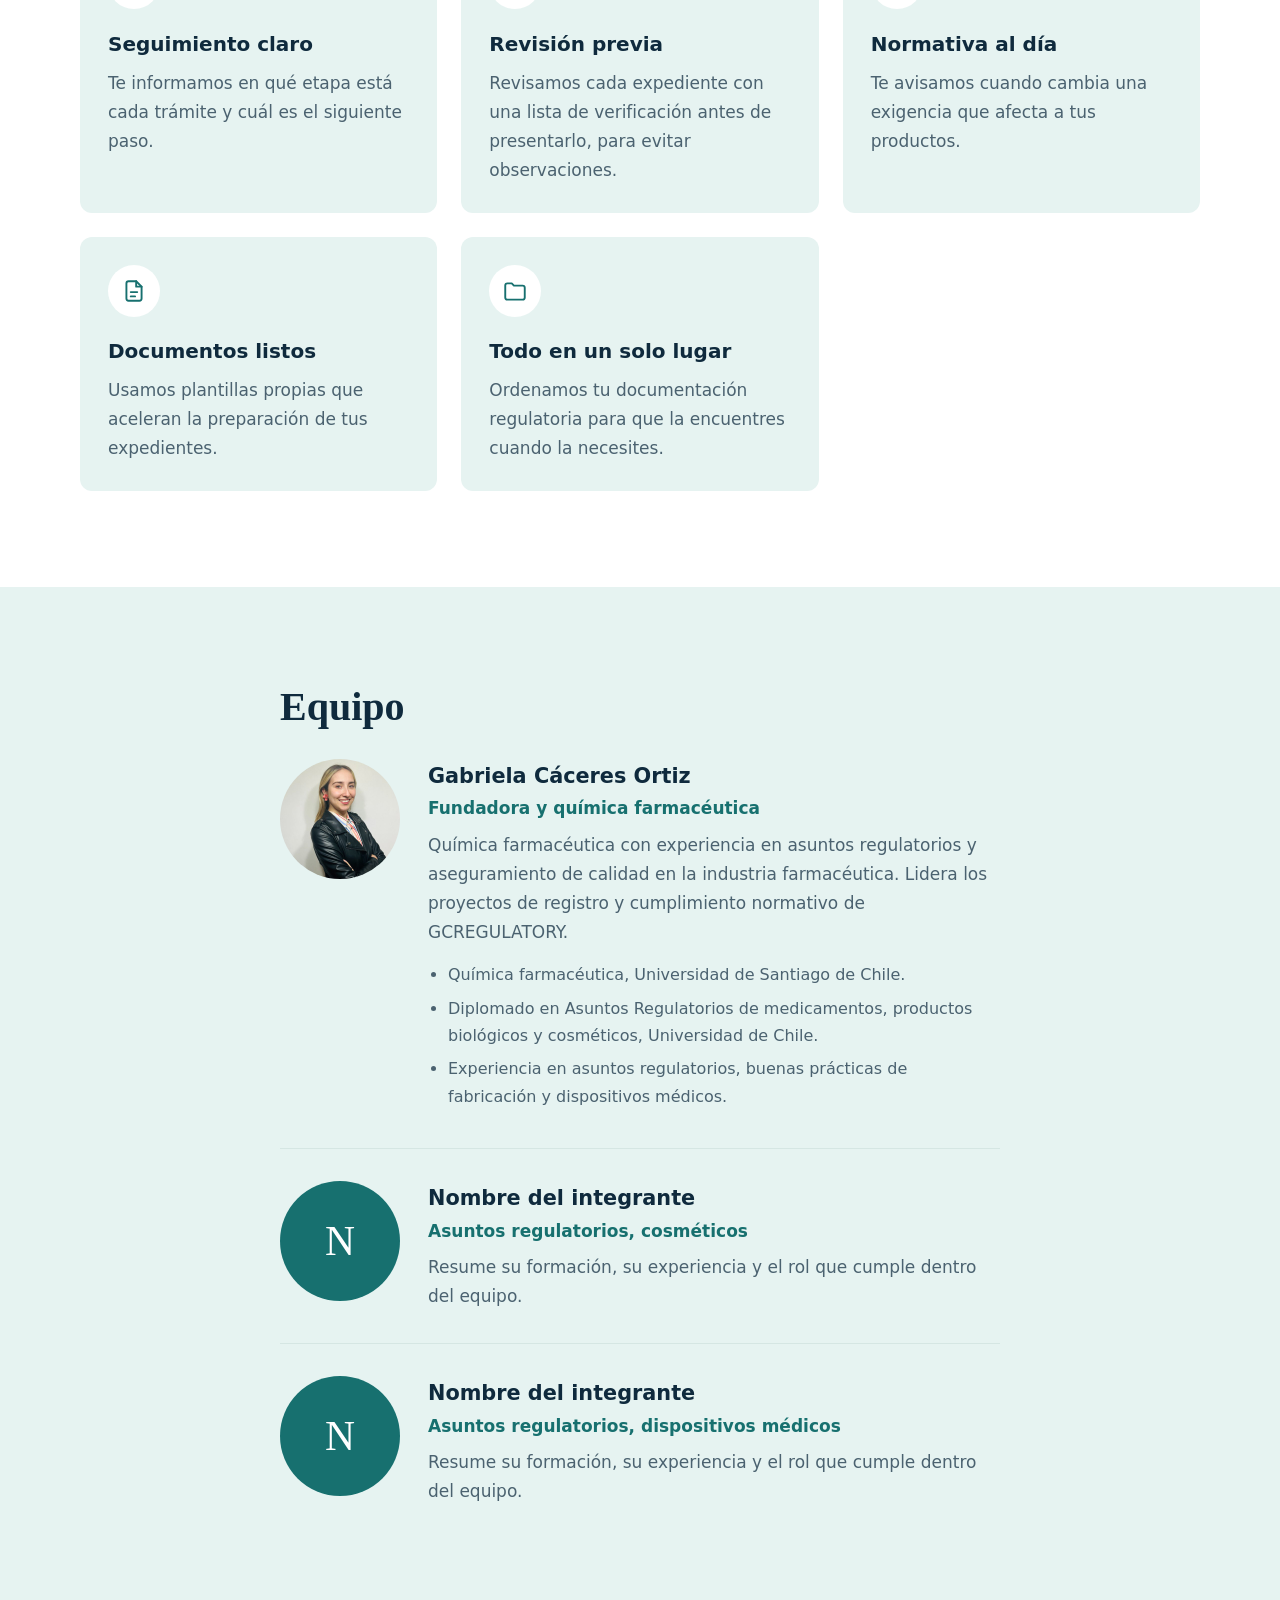
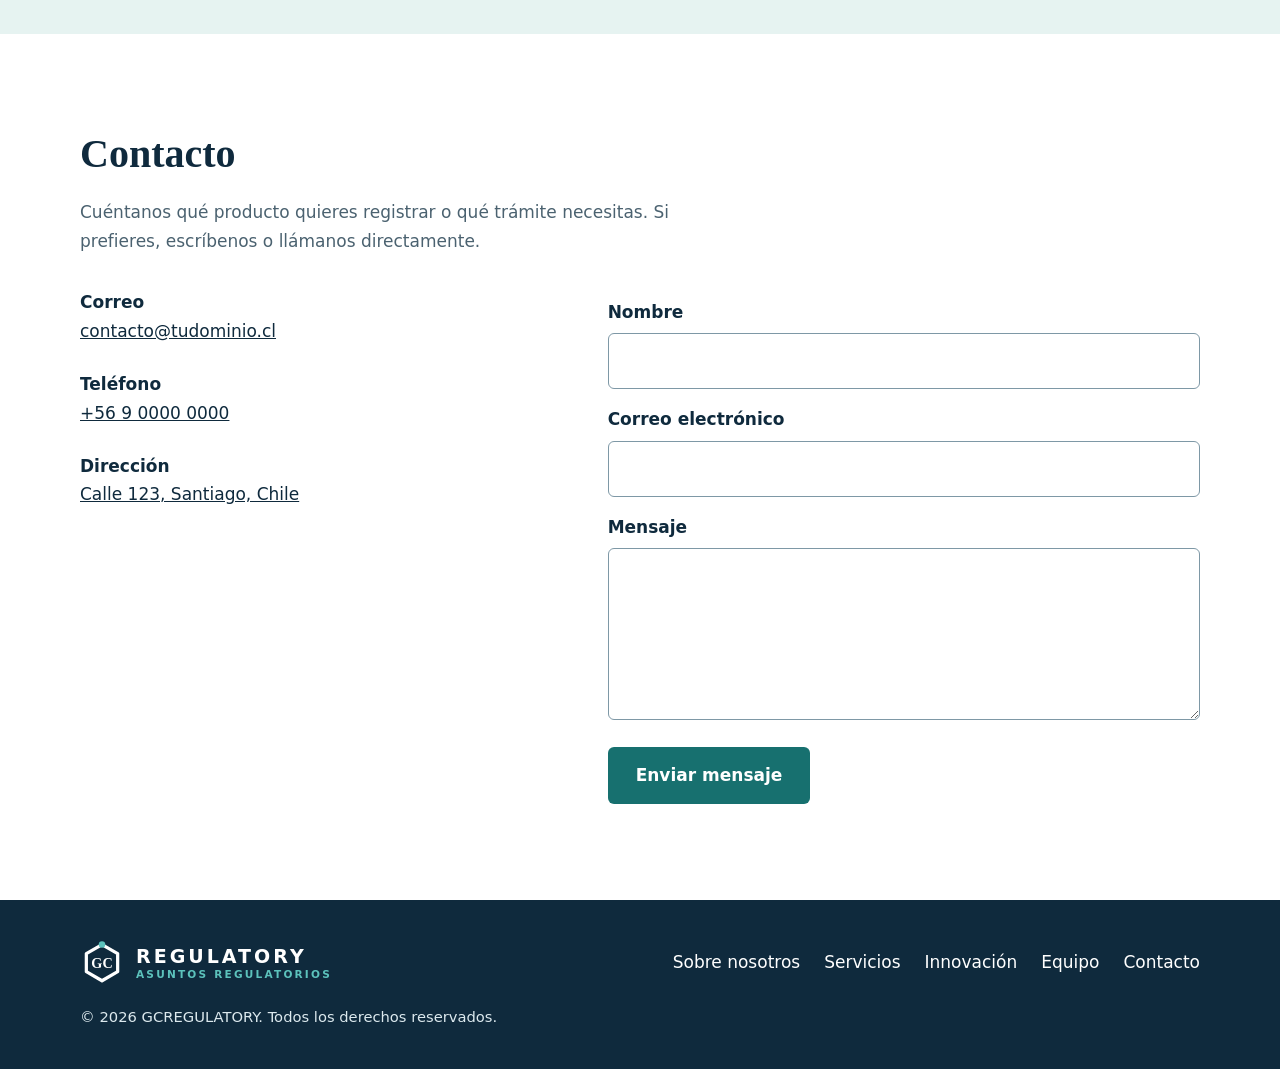
==== commit f9a86c7e: "Innovación con tarjetas e íconos; perfil y foto de Gabriela en Equipo Co-Authored-By: Claude Sonnet " ====
--- a/index.html
+++ b/index.html
@@ -166,15 +166,35 @@
     </section>
 
     <section id="innovacion" class="seccion">
-      <div class="contenedor angosto">
+      <div class="contenedor">
         <h2>Innovación</h2>
         <p class="intro">Cómo organizamos el trabajo para darte más certeza en cada trámite.</p>
-        <ul class="lista-destacada">
-          <li><strong>Seguimiento claro.</strong> Te informamos en qué etapa está cada trámite y cuál es el siguiente paso.</li>
-          <li><strong>Revisión previa.</strong> Revisamos cada expediente con una lista de verificación antes de presentarlo, para evitar observaciones.</li>
-          <li><strong>Normativa al día.</strong> Te avisamos cuando cambia una exigencia que afecta a tus productos.</li>
-          <li><strong>Documentos listos.</strong> Usamos plantillas propias que aceleran la preparación de tus expedientes.</li>
-          <li><strong>Todo en un solo lugar.</strong> Ordenamos tu documentación regulatoria para que la encuentres cuando la necesites.</li>
+        <ul class="tarjetas">
+          <li class="tarjeta">
+            <span class="icono"><svg viewBox="0 0 24 24" fill="none" stroke="currentColor" stroke-width="1.75" stroke-linecap="round" stroke-linejoin="round" aria-hidden="true"><path d="M12 21s-6-5.2-6-10a6 6 0 1 1 12 0c0 4.8-6 10-6 10z"/><circle cx="12" cy="11" r="2.2"/></svg></span>
+            <h3>Seguimiento claro</h3>
+            <p>Te informamos en qué etapa está cada trámite y cuál es el siguiente paso.</p>
+          </li>
+          <li class="tarjeta">
+            <span class="icono"><svg viewBox="0 0 24 24" fill="none" stroke="currentColor" stroke-width="1.75" stroke-linecap="round" stroke-linejoin="round" aria-hidden="true"><rect x="5" y="5" width="14" height="16" rx="2"/><rect x="9" y="3" width="6" height="4" rx="1"/><path d="M8.5 14l2.5 2.5 4.5-5"/></svg></span>
+            <h3>Revisión previa</h3>
+            <p>Revisamos cada expediente con una lista de verificación antes de presentarlo, para evitar observaciones.</p>
+          </li>
+          <li class="tarjeta">
+            <span class="icono"><svg viewBox="0 0 24 24" fill="none" stroke="currentColor" stroke-width="1.75" stroke-linecap="round" stroke-linejoin="round" aria-hidden="true"><path d="M6 16v-5a6 6 0 1 1 12 0v5l1.5 2h-15z"/><path d="M10 20a2 2 0 0 0 4 0"/></svg></span>
+            <h3>Normativa al día</h3>
+            <p>Te avisamos cuando cambia una exigencia que afecta a tus productos.</p>
+          </li>
+          <li class="tarjeta">
+            <span class="icono"><svg viewBox="0 0 24 24" fill="none" stroke="currentColor" stroke-width="1.75" stroke-linecap="round" stroke-linejoin="round" aria-hidden="true"><path d="M14 3H7a2 2 0 0 0-2 2v14a2 2 0 0 0 2 2h10a2 2 0 0 0 2-2V8z"/><path d="M14 3v5h5"/><path d="M9 13h6M9 17h4"/></svg></span>
+            <h3>Documentos listos</h3>
+            <p>Usamos plantillas propias que aceleran la preparación de tus expedientes.</p>
+          </li>
+          <li class="tarjeta">
+            <span class="icono"><svg viewBox="0 0 24 24" fill="none" stroke="currentColor" stroke-width="1.75" stroke-linecap="round" stroke-linejoin="round" aria-hidden="true"><path d="M3 7a2 2 0 0 1 2-2h4l2 2h8a2 2 0 0 1 2 2v9a2 2 0 0 1-2 2H5a2 2 0 0 1-2-2z"/></svg></span>
+            <h3>Todo en un solo lugar</h3>
+            <p>Ordenamos tu documentación regulatoria para que la encuentres cuando la necesites.</p>
+          </li>
         </ul>
       </div>
     </section>
@@ -184,11 +204,16 @@
         <h2>Equipo</h2>
 
         <article class="perfil">
-          <div class="foto" role="img" aria-label="Espacio para la foto de Gabriela">G</div>
+          <img class="foto" src="assets/img/gabriela.jpg" alt="Retrato de Gabriela Cáceres Ortiz" width="480" height="480" loading="lazy">
           <div>
-            <h3>Gabriela</h3>
-            <p class="cargo">Fundadora y directora técnica</p>
-            <p>Resume su formación, su experiencia en asuntos regulatorios y las áreas que lidera.</p>
+            <h3>Gabriela Cáceres Ortiz</h3>
+            <p class="cargo">Fundadora y química farmacéutica</p>
+            <p>Química farmacéutica con experiencia en asuntos regulatorios y aseguramiento de calidad en la industria farmacéutica. Lidera los proyectos de registro y cumplimiento normativo de GCREGULATORY.</p>
+            <ul class="credenciales">
+              <li>Química farmacéutica, Universidad de Santiago de Chile.</li>
+              <li>Diplomado en Asuntos Regulatorios de medicamentos, productos biológicos y cosméticos, Universidad de Chile.</li>
+              <li>Experiencia en asuntos regulatorios, buenas prácticas de fabricación y dispositivos médicos.</li>
+            </ul>
           </div>
         </article>
 
--- a/css/style.css
+++ b/css/style.css
@@ -161,9 +161,12 @@
 .cierre { margin-top: 2rem; font-weight: 600; }
 
 /* Innovación */
-.lista-destacada { list-style: none; margin: 0; padding: 0; }
-.lista-destacada li { padding: .9rem 0 .9rem 1.5rem; border-left: 4px solid var(--verde); margin-bottom: 1rem; }
-.lista-destacada strong { color: var(--marino); }
+.tarjetas { list-style: none; margin: 0; padding: 0; display: grid; grid-template-columns: repeat(auto-fit, minmax(290px, 1fr)); gap: 1.5rem; }
+.tarjeta { background: var(--menta); border-radius: 12px; padding: 1.75rem; }
+.icono { display: grid; place-items: center; width: 52px; height: 52px; border-radius: 50%; background: #fff; color: var(--verde); margin-bottom: 1.1rem; }
+.icono svg { width: 26px; height: 26px; }
+.tarjeta h3 { margin: 0 0 .5rem; font-size: 1.25rem; color: var(--marino); }
+.tarjeta p { margin: 0; color: var(--suave); }
 
 /* Equipo */
 .perfil { display: grid; grid-template-columns: 120px 1fr; gap: 1.75rem; align-items: start; padding: 2rem 0; border-top: 1px solid var(--linea); }
@@ -174,7 +177,10 @@
 }
 .perfil h3 { margin: 0; font-size: 1.3rem; color: var(--marino); }
 .cargo { margin: 0 0 .5rem; color: var(--verde); font-weight: 600; }
-.perfil p:last-child { margin: 0; color: var(--suave); }
+.perfil p:not(.cargo) { margin: 0; color: var(--suave); }
+.credenciales { margin: .9rem 0 0; padding-left: 1.25rem; color: var(--suave); font-size: 1rem; }
+.credenciales li { margin-bottom: .4rem; }
+img.foto { display: block; object-fit: cover; }
 
 /* Contacto */
 .contacto-grilla { display: grid; grid-template-columns: 1fr 1.3fr; gap: clamp(2rem, 6vw, 4.5rem); align-items: start; }
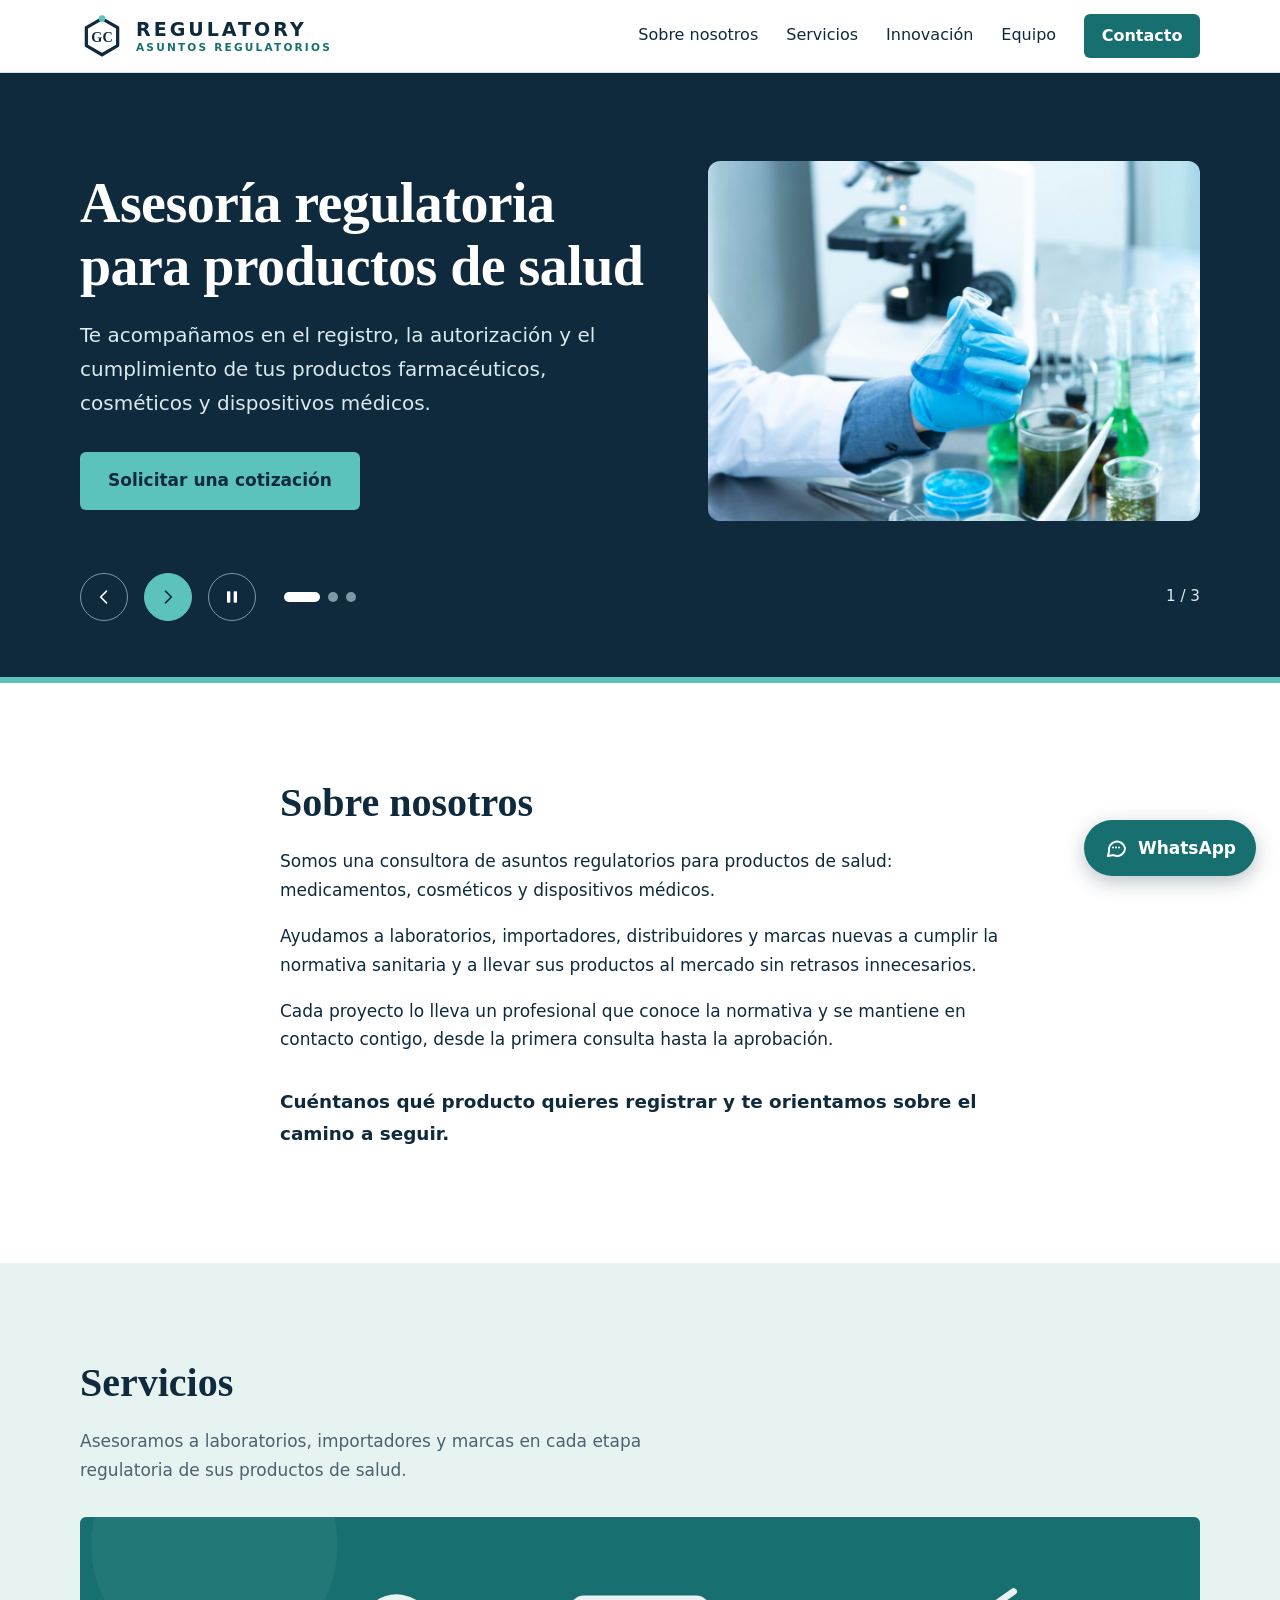
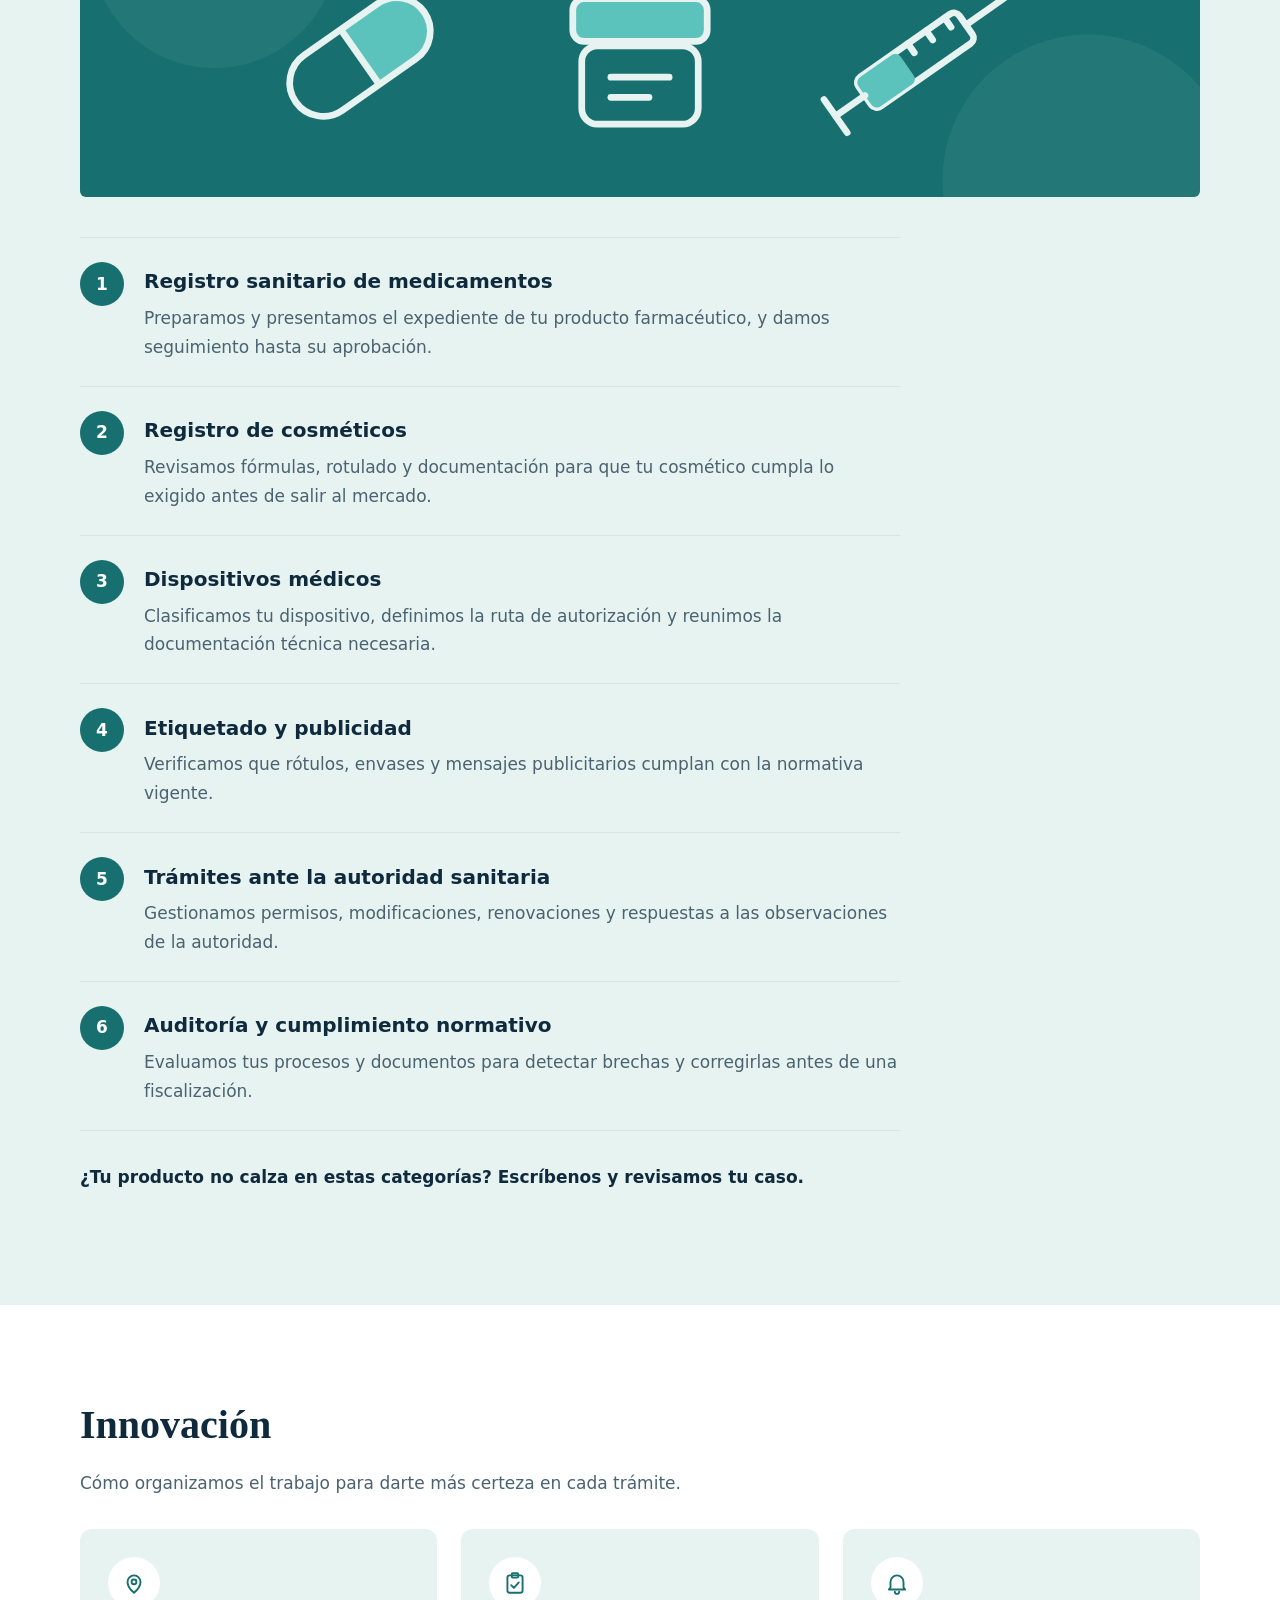
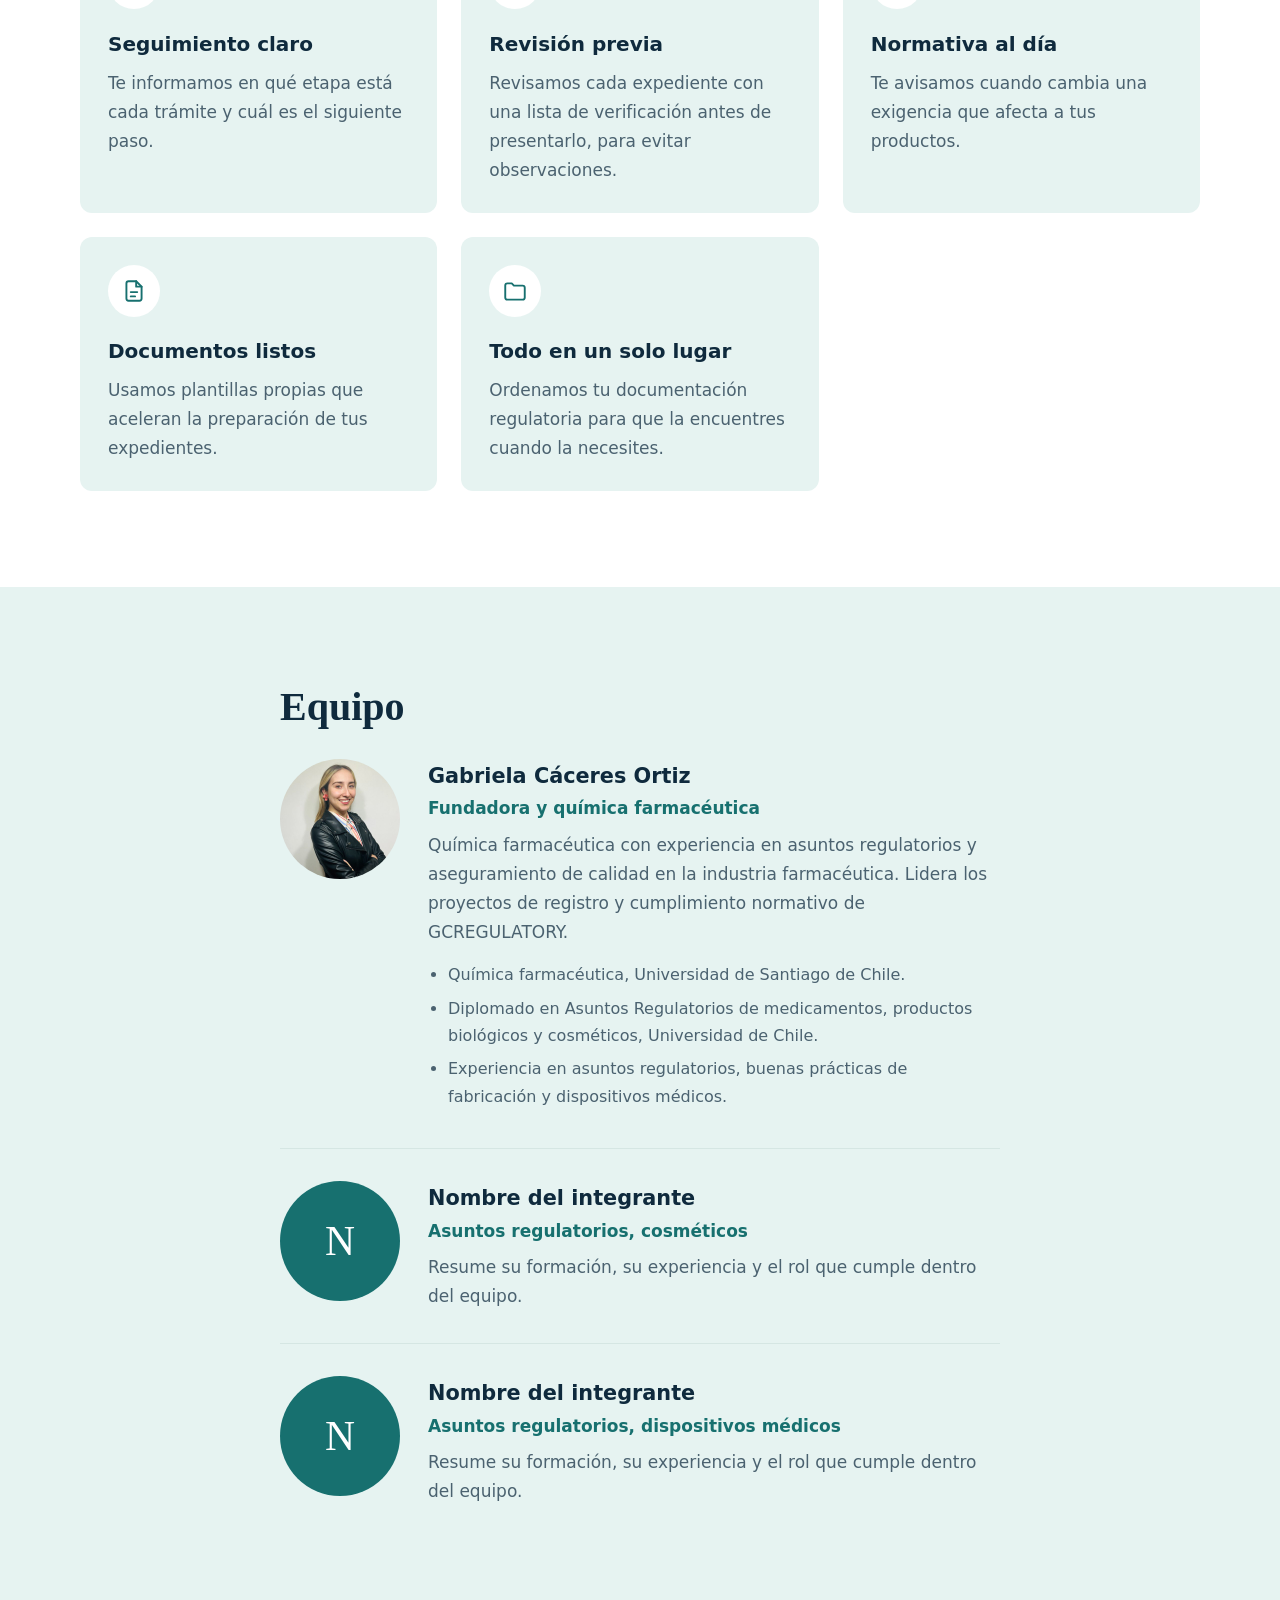
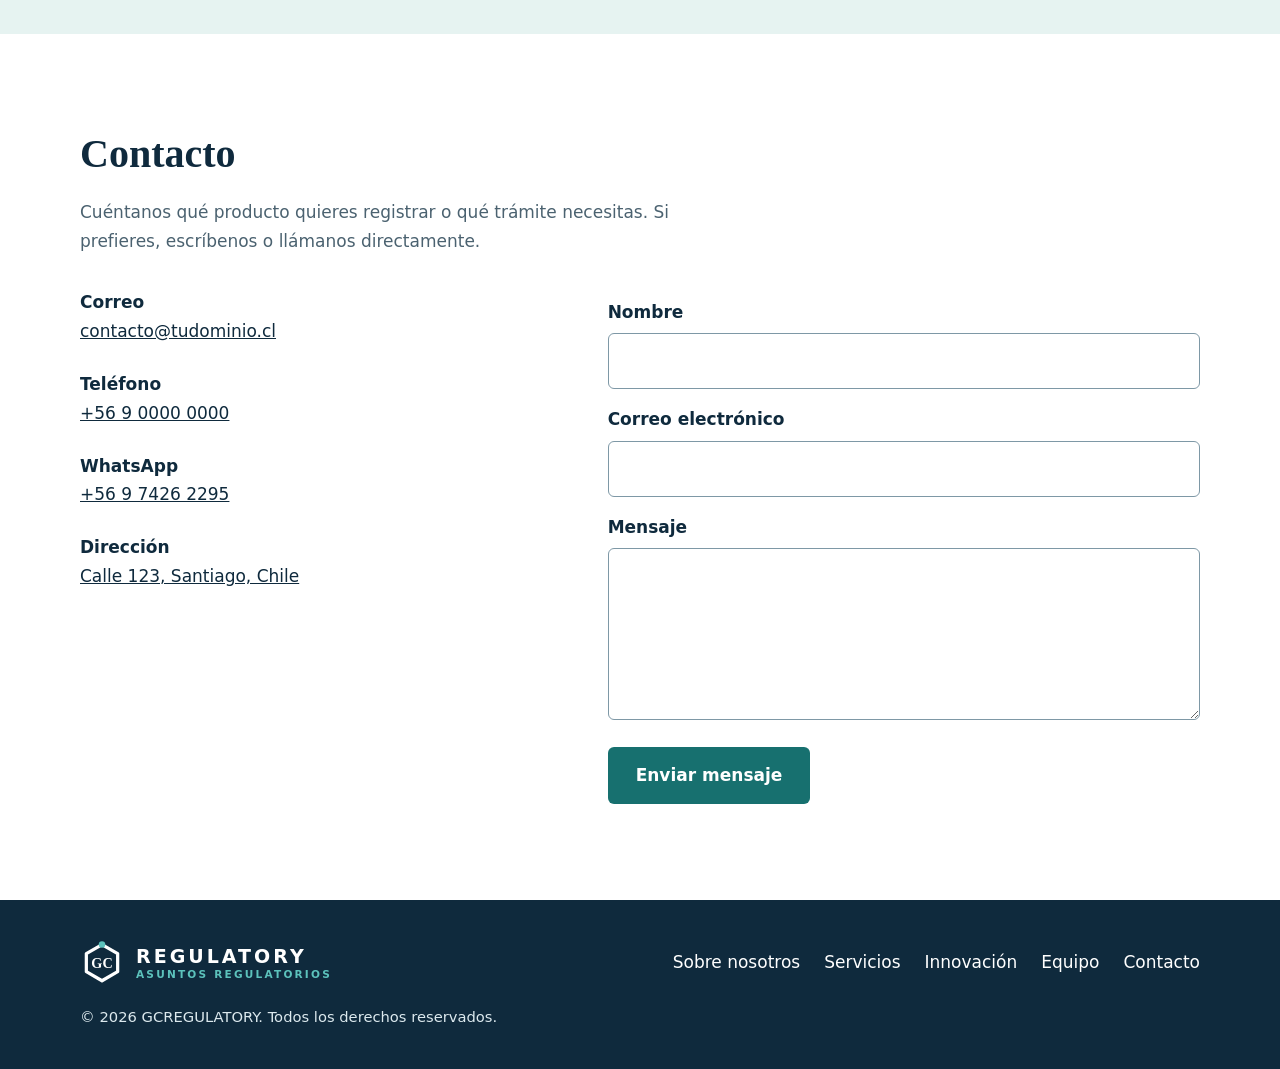
==== commit 4c93322e: "Agrega botón flotante y dato de contacto de WhatsApp Co-Authored-By: Claude Sonnet 5.5 <noreply@anth" ====
--- a/index.html
+++ b/index.html
@@ -253,6 +253,10 @@
               <a href="tel:+56900000000">+56 9 0000 0000</a>
             </li>
             <li>
+              <span class="dato-titulo">WhatsApp</span>
+              <a href="https://wa.me/56974262295?text=Hola%2C%20quiero%20consultar%20por%20el%20registro%20de%20un%20producto" target="_blank" rel="noopener">+56 9 7426 2295<span class="visualmente-oculto"> (abre WhatsApp en una pestaña nueva)</span></a>
+            </li>
+            <li>
               <span class="dato-titulo">Dirección</span>
               <a href="https://www.google.com/maps/search/?api=1&amp;query=Santiago%2C+Chile" target="_blank" rel="noopener">Calle 123, Santiago, Chile<span class="visualmente-oculto"> (abre Google Maps en una pestaña nueva)</span></a>
             </li>
@@ -306,6 +310,11 @@
     </div>
   </footer>
 
+  <a class="wa-flotante" href="https://wa.me/56974262295?text=Hola%2C%20quiero%20consultar%20por%20el%20registro%20de%20un%20producto" target="_blank" rel="noopener" aria-label="Escribir por WhatsApp (se abre en una pestaña nueva)">
+    <svg viewBox="0 0 24 24" fill="none" stroke="currentColor" stroke-width="2" stroke-linecap="round" stroke-linejoin="round" aria-hidden="true"><path d="M21 12a8 8 0 0 1-11.6 7.1L4 20l1-4.6A8 8 0 1 1 21 12z"/><path d="M9 11.5h.01M12 11.5h.01M15 11.5h.01"/></svg>
+    <span>WhatsApp</span>
+  </a>
+
   <script src="js/main.js"></script>
 </body>
 </html>
--- a/css/style.css
+++ b/css/style.css
@@ -216,6 +216,19 @@
 .pie nav a:hover { color: var(--aqua); text-decoration: underline; }
 .pie p { margin: 0; font-size: .92rem; }
 
+/* ============ Botón flotante de WhatsApp ============ */
+.wa-flotante {
+  position: fixed; right: 1.5rem; bottom: 1.5rem; z-index: 60;
+  display: flex; align-items: center; gap: .6rem;
+  background: var(--verde); color: #fff; text-decoration: none; font-weight: 600;
+  padding: .85rem 1.25rem; border-radius: 999px;
+  box-shadow: 0 6px 20px rgba(15, 42, 61, .28);
+  transition: background-color .2s, transform .2s;
+}
+.wa-flotante svg { width: 24px; height: 24px; flex: none; }
+.wa-flotante:hover { background: var(--marino); color: #fff; transform: translateY(-2px); }
+.wa-flotante:focus-visible { outline-color: var(--aqua); }
+
 /* ============ Móvil ============ */
 @media (max-width: 860px) {
   .menu-boton { display: inline-block; }
@@ -232,6 +245,8 @@
   .slide-visual { height: 280px; }
 }
 @media (max-width: 520px) {
+  .wa-flotante { right: 1rem; bottom: 1rem; padding: .9rem; }
+  .wa-flotante span { position: absolute; width: 1px; height: 1px; overflow: hidden; clip: rect(0 0 0 0); white-space: nowrap; }
   .perfil { grid-template-columns: 1fr; }
   .foto { width: 96px; height: 96px; font-size: 2rem; }
   .servicios li { gap: 1rem; }
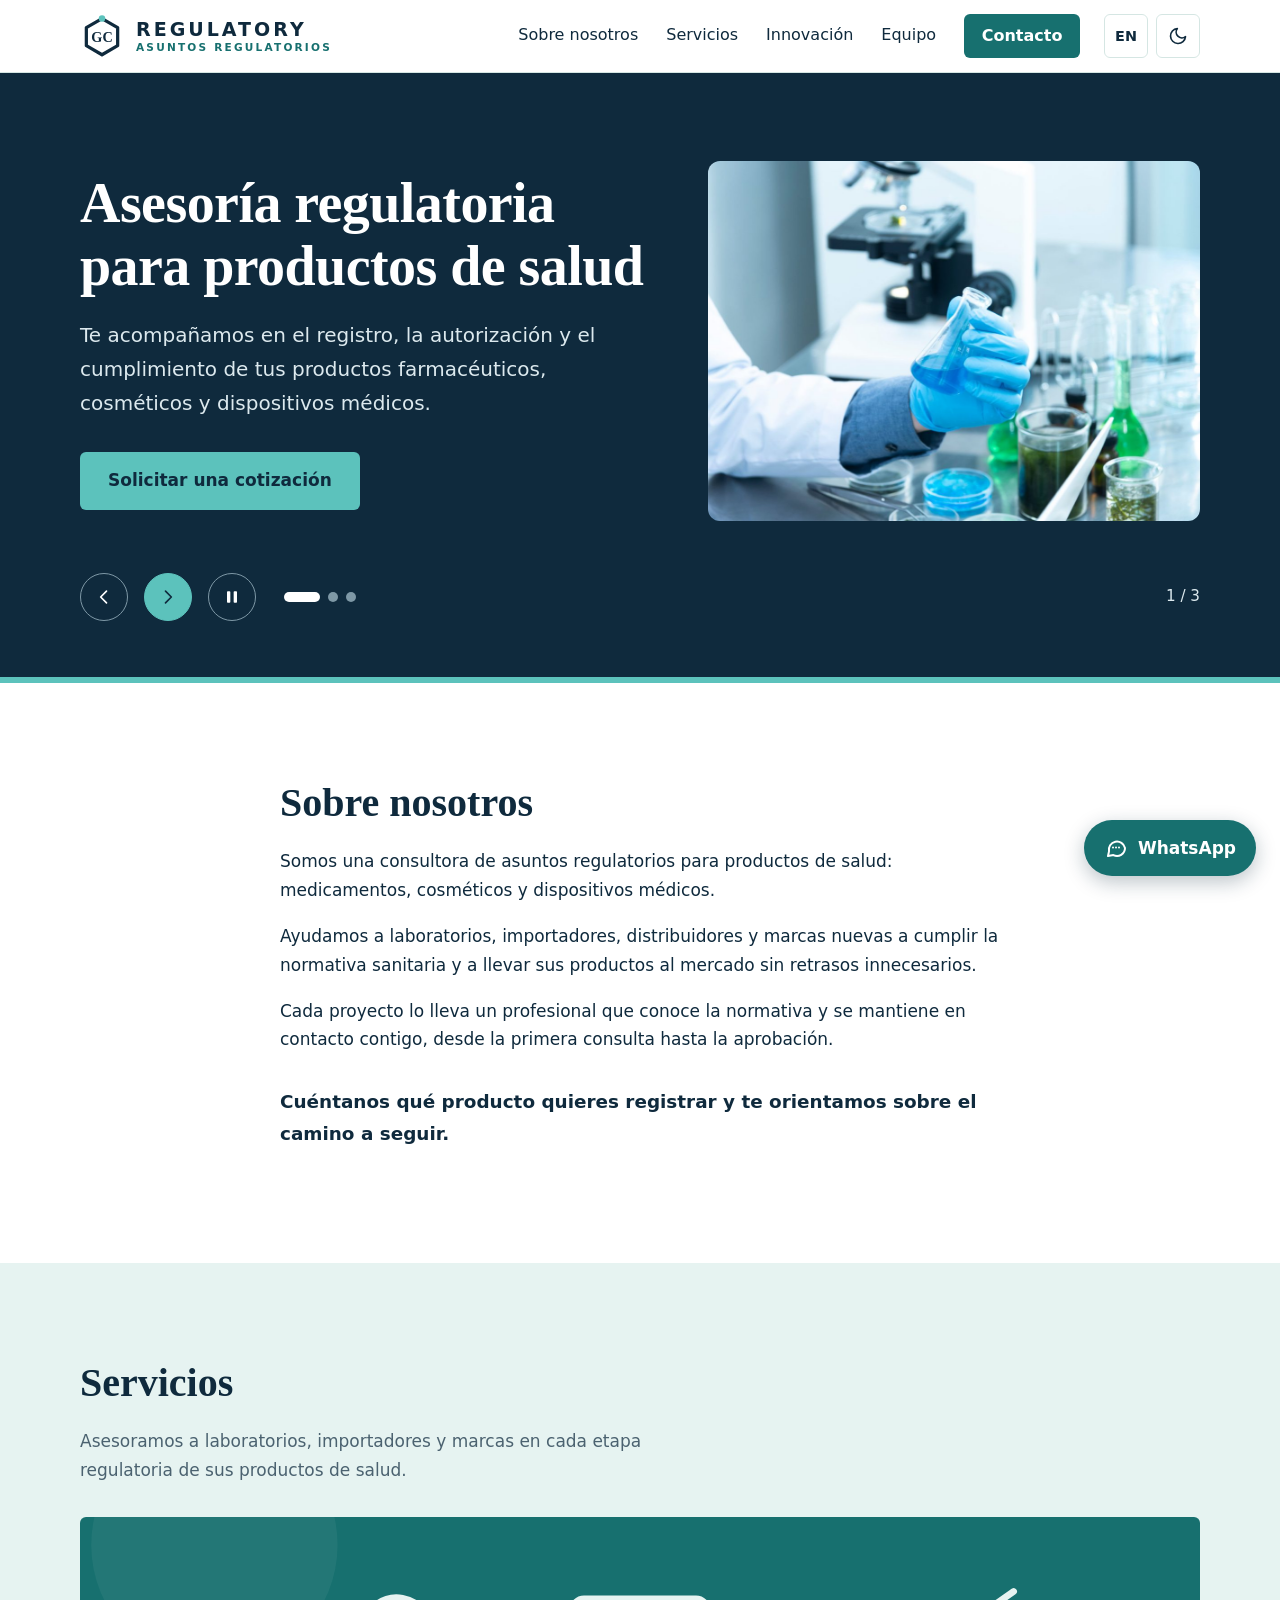
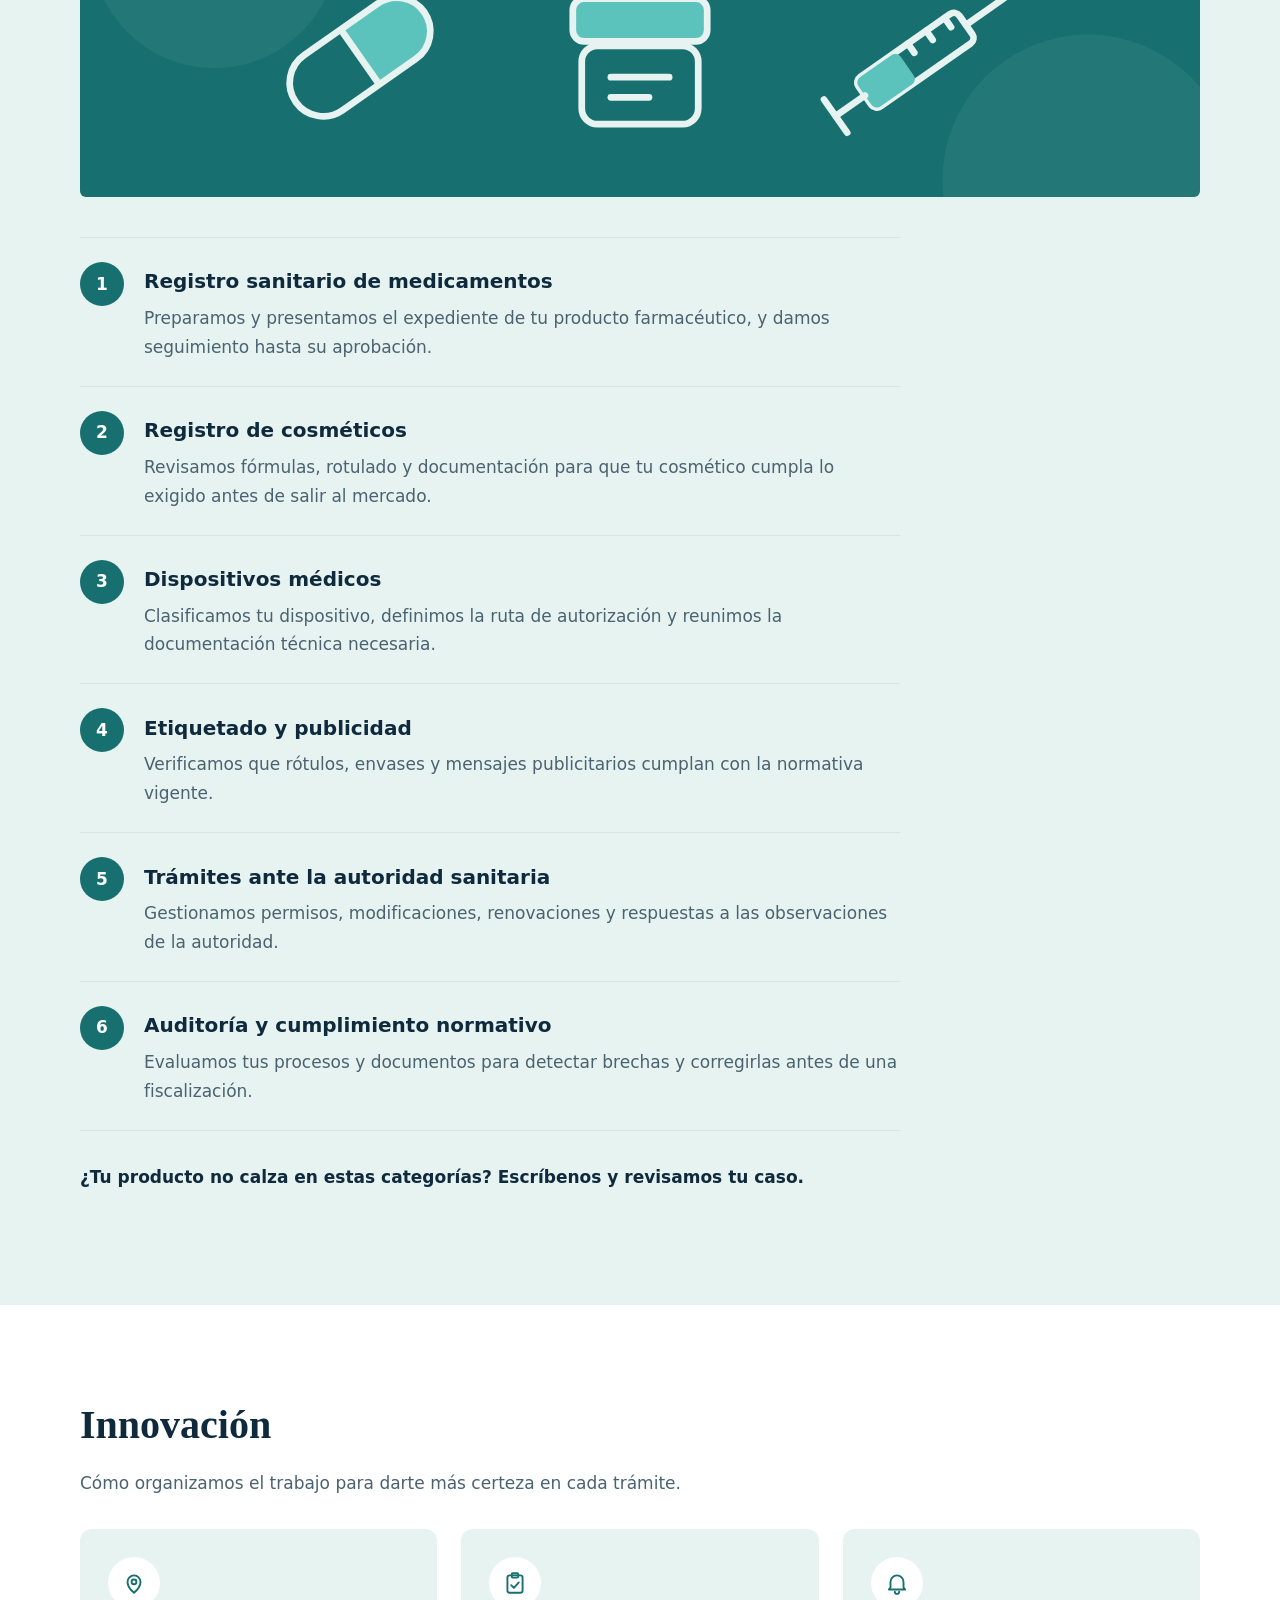
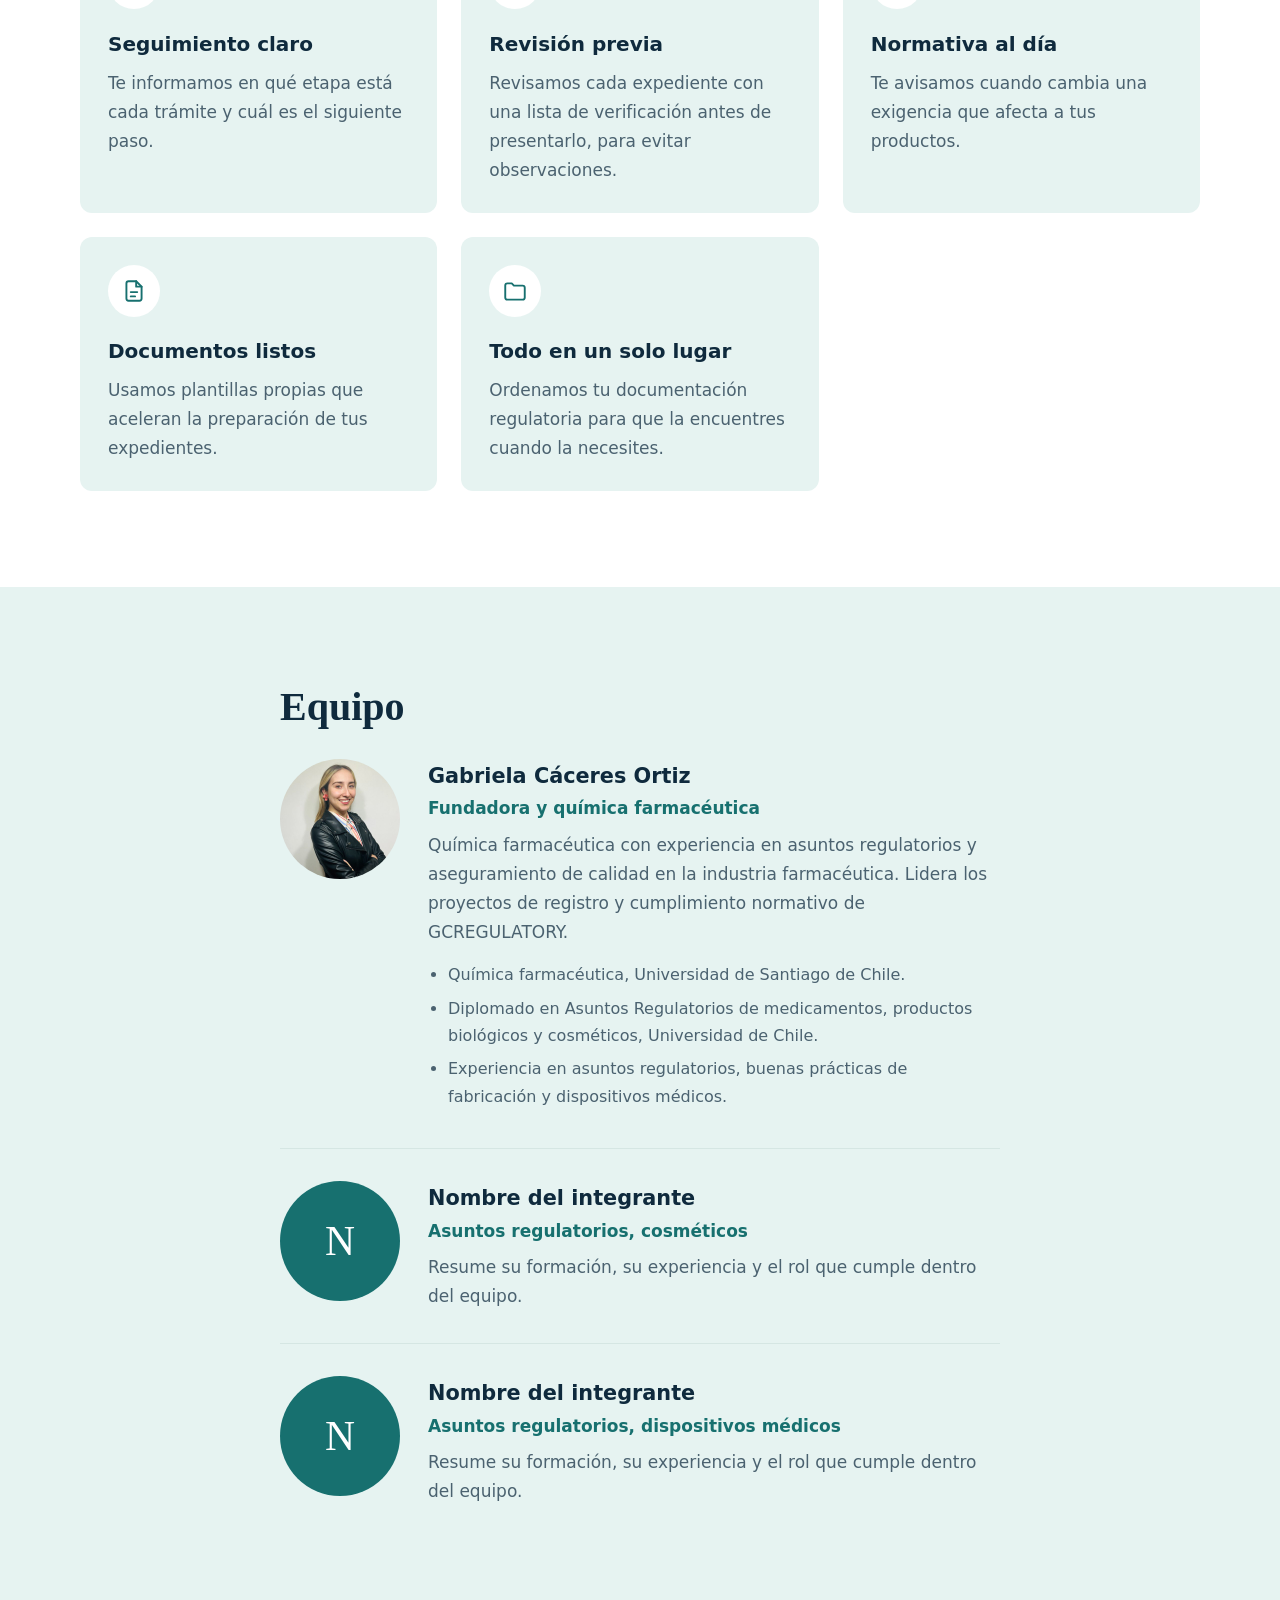
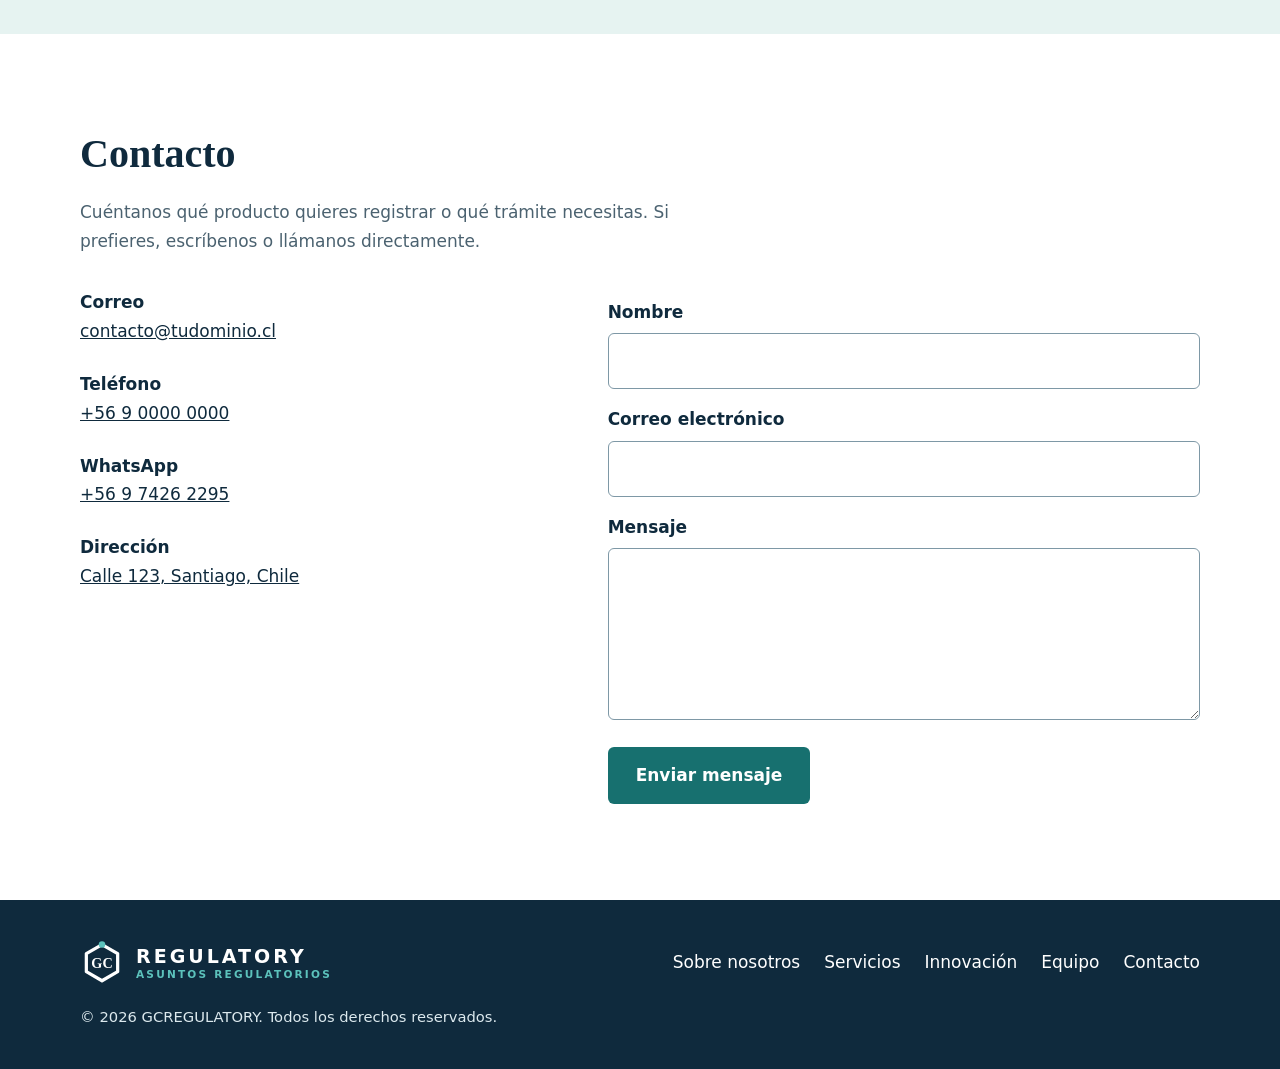
==== commit cde502ed: "Agrega cambio de idioma (ES/EN) y modo día/noche Co-Authored-By: Claude Sonnet 5.5 <noreply@anthropi" ====
--- a/index.html
+++ b/index.html
@@ -6,6 +6,13 @@
   <title>GCREGULATORY | Asesoría regulatoria para productos de salud</title>
   <meta name="description" content="Asesoría en asuntos regulatorios para productos farmacéuticos, cosméticos y dispositivos médicos: registro, autorización y cumplimiento normativo.">
   <meta name="theme-color" content="#0f2a3d">
+  <script>
+    /* Por defecto la página se ve de día y en español. Solo cambia si la persona lo eligió antes. */
+    try {
+      if (localStorage.getItem('gc-tema') === 'oscuro') document.documentElement.setAttribute('data-tema', 'oscuro');
+      if (localStorage.getItem('gc-idioma') === 'en') document.documentElement.lang = 'en';
+    } catch (e) {}
+  </script>
   <link rel="icon" href="assets/logo-simbolo.svg" type="image/svg+xml">
   <link rel="stylesheet" href="css/style.css">
 </head>
@@ -16,20 +23,31 @@
   <header class="cabecera">
     <div class="contenedor cabecera-interior">
       <a href="#top" class="logo" aria-label="GCREGULATORY, ir al inicio">
-        <svg viewBox="-2 -3 68 68" aria-hidden="true"><path d="M32 4 L56.2 18 V46 L32 60 L7.8 46 V18 Z" fill="none" stroke="#0F2A3D" stroke-width="5" stroke-linejoin="round"/><circle cx="32" cy="4" r="5" fill="#5CC2BC"/><text x="32" y="40" text-anchor="middle" font-family="Georgia,Times New Roman,serif" font-size="22" font-weight="700" fill="#0F2A3D">GC</text></svg>
+        <svg viewBox="-2 -3 68 68" aria-hidden="true"><path d="M32 4 L56.2 18 V46 L32 60 L7.8 46 V18 Z" fill="none" stroke="currentColor" stroke-width="5" stroke-linejoin="round"/><circle cx="32" cy="4" r="5" fill="#5CC2BC"/><text x="32" y="40" text-anchor="middle" font-family="Georgia,Times New Roman,serif" font-size="22" font-weight="700" fill="currentColor">GC</text></svg>
         <span class="logo-texto">
           <span class="logo-nombre">REGULATORY</span>
           <span class="logo-lema">ASUNTOS REGULATORIOS</span>
         </span>
       </a>
-      <button class="menu-boton" type="button" aria-expanded="false" aria-controls="menu">Menú</button>
-      <nav id="menu" class="menu" aria-label="Principal">
+      <div class="cabecera-acciones">
+        <nav id="menu" class="menu" aria-label="Principal">
         <a href="#nosotros">Sobre nosotros</a>
         <a href="#servicios">Servicios</a>
         <a href="#innovacion">Innovación</a>
         <a href="#equipo">Equipo</a>
         <a href="#contacto" class="menu-contacto">Contacto</a>
       </nav>
+        <div class="herramientas">
+          <button type="button" class="herramienta boton-idioma" data-no-trad lang="en" aria-label="Switch to English" title="Switch to English">
+            <span class="idioma-texto" aria-hidden="true">EN</span>
+          </button>
+          <button type="button" class="herramienta boton-tema" data-no-trad aria-label="Activar modo noche" title="Activar modo noche">
+            <svg class="icono-luna" viewBox="0 0 24 24" fill="none" stroke="currentColor" stroke-width="2" stroke-linecap="round" stroke-linejoin="round" aria-hidden="true"><path d="M21 12.8A9 9 0 1 1 11.2 3a7 7 0 0 0 9.8 9.8z"/></svg>
+            <svg class="icono-sol" viewBox="0 0 24 24" fill="none" stroke="currentColor" stroke-width="2" stroke-linecap="round" stroke-linejoin="round" aria-hidden="true" hidden><circle cx="12" cy="12" r="4"/><path d="M12 2v2M12 20v2M4.9 4.9l1.4 1.4M17.7 17.7l1.4 1.4M2 12h2M20 12h2M4.9 19.1l1.4-1.4M17.7 6.3l1.4-1.4"/></svg>
+          </button>
+        </div>
+      </div>
+      <button class="menu-boton" type="button" aria-expanded="false" aria-controls="menu">Menú</button>
     </div>
   </header>
 
@@ -254,7 +272,7 @@
             </li>
             <li>
               <span class="dato-titulo">WhatsApp</span>
-              <a href="https://wa.me/56974262295?text=Hola%2C%20quiero%20consultar%20por%20el%20registro%20de%20un%20producto" target="_blank" rel="noopener">+56 9 7426 2295<span class="visualmente-oculto"> (abre WhatsApp en una pestaña nueva)</span></a>
+              <a data-wa href="https://wa.me/56974262295?text=Hola%2C%20quiero%20consultar%20por%20el%20registro%20de%20un%20producto" target="_blank" rel="noopener">+56 9 7426 2295<span class="visualmente-oculto"> (abre WhatsApp en una pestaña nueva)</span></a>
             </li>
             <li>
               <span class="dato-titulo">Dirección</span>
@@ -293,7 +311,7 @@
   <footer class="pie">
     <div class="contenedor pie-interior">
       <div class="logo" role="img" aria-label="GCREGULATORY">
-        <svg viewBox="-2 -3 68 68" aria-hidden="true"><path d="M32 4 L56.2 18 V46 L32 60 L7.8 46 V18 Z" fill="none" stroke="#FFFFFF" stroke-width="5" stroke-linejoin="round"/><circle cx="32" cy="4" r="5" fill="#5CC2BC"/><text x="32" y="40" text-anchor="middle" font-family="Georgia,Times New Roman,serif" font-size="22" font-weight="700" fill="#FFFFFF">GC</text></svg>
+        <svg viewBox="-2 -3 68 68" aria-hidden="true"><path d="M32 4 L56.2 18 V46 L32 60 L7.8 46 V18 Z" fill="none" stroke="currentColor" stroke-width="5" stroke-linejoin="round"/><circle cx="32" cy="4" r="5" fill="#5CC2BC"/><text x="32" y="40" text-anchor="middle" font-family="Georgia,Times New Roman,serif" font-size="22" font-weight="700" fill="currentColor">GC</text></svg>
         <span class="logo-texto">
           <span class="logo-nombre">REGULATORY</span>
           <span class="logo-lema">ASUNTOS REGULATORIOS</span>
@@ -310,7 +328,7 @@
     </div>
   </footer>
 
-  <a class="wa-flotante" href="https://wa.me/56974262295?text=Hola%2C%20quiero%20consultar%20por%20el%20registro%20de%20un%20producto" target="_blank" rel="noopener" aria-label="Escribir por WhatsApp (se abre en una pestaña nueva)">
+  <a data-wa class="wa-flotante" href="https://wa.me/56974262295?text=Hola%2C%20quiero%20consultar%20por%20el%20registro%20de%20un%20producto" target="_blank" rel="noopener" aria-label="Escribir por WhatsApp (se abre en una pestaña nueva)">
     <svg viewBox="0 0 24 24" fill="none" stroke="currentColor" stroke-width="2" stroke-linecap="round" stroke-linejoin="round" aria-hidden="true"><path d="M21 12a8 8 0 0 1-11.6 7.1L4 20l1-4.6A8 8 0 1 1 21 12z"/><path d="M9 11.5h.01M12 11.5h.01M15 11.5h.01"/></svg>
     <span>WhatsApp</span>
   </a>
--- a/css/style.css
+++ b/css/style.css
@@ -1,20 +1,63 @@
 /* ============ Variables (cambia los colores aquí) ============ */
 :root {
+  /* Paleta base */
   --marino: #0f2a3d;
   --verde: #17706f;
   --aqua: #5cc2bc;
   --menta: #e6f3f1;
   --durazno: #f3d3c4;
-  --linea: #d5e6e3;
   --gris: #7e98a6;
+  --texto-claro: #dce9ee;
+
+  /* Colores por función: modo día (el que se ve por defecto) */
+  --fondo: #ffffff;
+  --fondo-alterno: #e6f3f1;
+  --superficie: #e6f3f1;
+  --icono-fondo: #ffffff;
+  --titulo: #0f2a3d;
   --texto: #0f2a3d;
   --suave: #4b6270;
-  --texto-claro: #dce9ee;
+  --linea: #d5e6e3;
+  --enlace: #17706f;
+  --primario: #17706f;
+  --primario-texto: #ffffff;
+  --primario-hover: #0f2a3d;
+  --primario-hover-texto: #ffffff;
+  --campo-fondo: #ffffff;
+  --campo-borde: #7e98a6;
+  --cabecera-fondo: rgba(255, 255, 255, .97);
+  --ok-fondo: #e6f5ea; --ok-texto: #17592d; --ok-borde: #9fd3ae;
+  --error-fondo: #fdeaea; --error-texto: #8a1f1f; --error-borde: #e5a5a5;
+
   --radio: 6px;
   --ancho: 1120px;
   --ancho-lectura: 720px;
   --fuente-titulos: Georgia, "Times New Roman", serif;
   --fuente-texto: "Segoe UI", system-ui, -apple-system, Arial, sans-serif;
+  color-scheme: light;
+}
+
+/* Modo noche: solo cambian los colores por función */
+[data-tema="oscuro"] {
+  --fondo: #0a1a26;
+  --fondo-alterno: #0f2a3a;
+  --superficie: #12303f;
+  --icono-fondo: #0a1a26;
+  --titulo: #f2f7f8;
+  --texto: #e4eef1;
+  --suave: #a9bcc6;
+  --linea: #24465a;
+  --enlace: #5cc2bc;
+  --primario: #5cc2bc;
+  --primario-texto: #0f2a3d;
+  --primario-hover: #a7e4df;
+  --primario-hover-texto: #0f2a3d;
+  --campo-fondo: #0f2a3d;
+  --campo-borde: #4f7487;
+  --cabecera-fondo: rgba(10, 26, 38, .95);
+  --ok-fondo: #12372a; --ok-texto: #9fe0b5; --ok-borde: #2b6b4c;
+  --error-fondo: #3a1c1f; --error-texto: #f5b5b5; --error-borde: #7a3a3f;
+  color-scheme: dark;
 }
 
 *, *::before, *::after { box-sizing: border-box; }
@@ -25,12 +68,13 @@
   font-size: 1.0625rem;
   line-height: 1.7;
   color: var(--texto);
-  background: #fff;
-}
-
-a { color: var(--verde); }
-a:hover { color: var(--marino); }
-:focus-visible { outline: 3px solid var(--verde); outline-offset: 3px; }
+  background: var(--fondo);
+  transition: background-color .25s, color .25s;
+}
+
+a { color: var(--enlace); }
+a:hover { color: var(--titulo); }
+:focus-visible { outline: 3px solid var(--enlace); outline-offset: 3px; }
 .portada :focus-visible, .pie :focus-visible { outline-color: var(--aqua); }
 
 @media (prefers-reduced-motion: reduce) {
@@ -53,17 +97,19 @@
 /* ============ Cabecera ============ */
 .cabecera {
   position: sticky; top: 0; z-index: 50;
-  background: rgba(255, 255, 255, .97);
+  background: var(--cabecera-fondo);
   border-bottom: 1px solid var(--linea);
   backdrop-filter: blur(6px);
-}
-.cabecera-interior { display: flex; align-items: center; justify-content: space-between; min-height: 72px; }
-
-.logo { display: flex; align-items: center; gap: 12px; text-decoration: none; }
+  transition: background-color .25s, border-color .25s;
+}
+.cabecera-interior { display: flex; align-items: center; justify-content: space-between; gap: 1rem; min-height: 72px; }
+.cabecera-acciones { display: flex; align-items: center; }
+
+.logo { display: flex; align-items: center; gap: 12px; text-decoration: none; color: var(--titulo); }
 .logo svg { width: 44px; height: 44px; flex: none; }
 .logo-texto { display: flex; flex-direction: column; line-height: 1.2; }
-.logo-nombre { font-weight: 700; font-size: 1.19rem; letter-spacing: 3px; color: var(--marino); }
-.logo-lema { font-size: .66rem; font-weight: 600; letter-spacing: 2.2px; color: var(--verde); }
+.logo-nombre { font-weight: 700; font-size: 1.19rem; letter-spacing: 3px; color: var(--titulo); }
+.logo-lema { font-size: .66rem; font-weight: 600; letter-spacing: 2.2px; color: var(--enlace); }
 
 .menu { display: flex; align-items: center; gap: 1.75rem; }
 .menu a {
@@ -71,17 +117,29 @@
   padding: 6px 0; border-bottom: 2px solid transparent;
   transition: color .2s, border-color .2s;
 }
-.menu a:hover { color: var(--verde); border-bottom-color: var(--aqua); }
+.menu a:hover { color: var(--enlace); border-bottom-color: var(--aqua); }
 .menu .menu-contacto {
-  background: var(--verde); color: #fff; padding: .55rem 1.1rem; border-radius: var(--radio);
-  border-bottom: 0; font-weight: 600; transition: background-color .2s;
-}
-.menu .menu-contacto:hover { background: var(--marino); color: #fff; }
+  background: var(--primario); color: var(--primario-texto); padding: .55rem 1.1rem; border-radius: var(--radio);
+  border-bottom: 0; font-weight: 600; transition: background-color .2s, color .2s;
+}
+.menu .menu-contacto:hover { background: var(--primario-hover); color: var(--primario-hover-texto); }
+
+/* Botones de idioma y de modo día / noche */
+.herramientas { display: flex; align-items: center; gap: .5rem; margin-left: 1.5rem; }
+.herramienta {
+  display: grid; place-items: center; min-width: 44px; height: 44px; padding: 0 .6rem;
+  border: 1px solid var(--linea); border-radius: var(--radio); background: transparent;
+  color: var(--titulo); font: inherit; font-weight: 700; font-size: .9rem; cursor: pointer;
+  transition: background-color .2s, border-color .2s;
+}
+.herramienta:hover { background: var(--fondo-alterno); border-color: var(--enlace); }
+.herramienta svg { width: 20px; height: 20px; }
+.herramienta [hidden] { display: none; }
 
 .menu-boton {
-  display: none; font: inherit; font-weight: 600; color: var(--marino);
-  background: none; border: 1px solid var(--verde); border-radius: var(--radio);
-  padding: .45rem 1rem; cursor: pointer;
+  display: none; font: inherit; font-weight: 600; color: var(--titulo);
+  background: none; border: 1px solid var(--enlace); border-radius: var(--radio);
+  padding: .45rem 1rem; cursor: pointer; min-height: 44px;
 }
 
 /* ============ Portada con carrusel ============ */
@@ -98,7 +156,7 @@
 
 .slide-texto { flex: 1 1 440px; min-width: 0; }
 .slide-titulo {
-  font-family: var(--fuente-titulos); font-weight: 700;
+  font-family: var(--fuente-titulos); font-weight: 700; color: #fff;
   font-size: clamp(2.1rem, 5vw, 3.5rem); line-height: 1.12; letter-spacing: -.01em;
   margin: 0 0 1.25rem;
 }
@@ -139,15 +197,15 @@
 .contador { margin-left: auto; color: var(--texto-claro); font-size: .95rem; }
 
 /* ============ Secciones ============ */
-.seccion { padding: clamp(3.5rem, 8vw, 6rem) 0; }
-.seccion.alterna { background: var(--menta); }
+.seccion { padding: clamp(3.5rem, 8vw, 6rem) 0; transition: background-color .25s; }
+.seccion.alterna { background: var(--fondo-alterno); }
 .seccion h2 {
   font-family: var(--fuente-titulos);
-  font-size: clamp(1.8rem, 4vw, 2.5rem); line-height: 1.2; color: var(--marino);
+  font-size: clamp(1.8rem, 4vw, 2.5rem); line-height: 1.2; color: var(--titulo);
   margin: 0 0 1.25rem;
 }
 .intro { color: var(--suave); max-width: 40rem; margin: 0 0 2rem; }
-.destacado { font-weight: 700; color: var(--marino); font-size: 1.15rem; margin-top: 2rem; }
+.destacado { font-weight: 700; color: var(--titulo); font-size: 1.15rem; margin-top: 2rem; }
 
 /* Servicios */
 .banner { height: clamp(160px, 28vw, 280px); border-radius: var(--radio); overflow: hidden; margin-bottom: 2.5rem; background: var(--verde); }
@@ -155,17 +213,17 @@
 .servicios { list-style: none; margin: 0; padding: 0; max-width: 820px; }
 .servicios li { display: grid; grid-template-columns: 44px 1fr; gap: 1.25rem; padding: 1.5rem 0; border-top: 1px solid var(--linea); }
 .servicios li:last-child { border-bottom: 1px solid var(--linea); }
-.numero { display: grid; place-items: center; width: 44px; height: 44px; border-radius: 50%; background: var(--verde); color: #fff; font-weight: 700; }
-.servicios h3 { margin: .15rem 0 .35rem; font-size: 1.25rem; color: var(--marino); }
+.numero { display: grid; place-items: center; width: 44px; height: 44px; border-radius: 50%; background: var(--primario); color: var(--primario-texto); font-weight: 700; }
+.servicios h3 { margin: .15rem 0 .35rem; font-size: 1.25rem; color: var(--titulo); }
 .servicios p { margin: 0; color: var(--suave); }
 .cierre { margin-top: 2rem; font-weight: 600; }
 
 /* Innovación */
 .tarjetas { list-style: none; margin: 0; padding: 0; display: grid; grid-template-columns: repeat(auto-fit, minmax(290px, 1fr)); gap: 1.5rem; }
-.tarjeta { background: var(--menta); border-radius: 12px; padding: 1.75rem; }
-.icono { display: grid; place-items: center; width: 52px; height: 52px; border-radius: 50%; background: #fff; color: var(--verde); margin-bottom: 1.1rem; }
+.tarjeta { background: var(--superficie); border-radius: 12px; padding: 1.75rem; }
+.icono { display: grid; place-items: center; width: 52px; height: 52px; border-radius: 50%; background: var(--icono-fondo); color: var(--enlace); margin-bottom: 1.1rem; }
 .icono svg { width: 26px; height: 26px; }
-.tarjeta h3 { margin: 0 0 .5rem; font-size: 1.25rem; color: var(--marino); }
+.tarjeta h3 { margin: 0 0 .5rem; font-size: 1.25rem; color: var(--titulo); }
 .tarjeta p { margin: 0; color: var(--suave); }
 
 /* Equipo */
@@ -173,42 +231,43 @@
 .perfil:first-of-type { border-top: 0; padding-top: .5rem; }
 .foto {
   display: grid; place-items: center; width: 120px; height: 120px; border-radius: 50%;
-  background: var(--verde); color: #fff; font-family: var(--fuente-titulos); font-size: 2.6rem;
-}
-.perfil h3 { margin: 0; font-size: 1.3rem; color: var(--marino); }
-.cargo { margin: 0 0 .5rem; color: var(--verde); font-weight: 600; }
+  background: var(--primario); color: var(--primario-texto); font-family: var(--fuente-titulos); font-size: 2.6rem;
+}
+img.foto { display: block; object-fit: cover; }
+.perfil h3 { margin: 0; font-size: 1.3rem; color: var(--titulo); }
+.cargo { margin: 0 0 .5rem; color: var(--enlace); font-weight: 600; }
 .perfil p:not(.cargo) { margin: 0; color: var(--suave); }
 .credenciales { margin: .9rem 0 0; padding-left: 1.25rem; color: var(--suave); font-size: 1rem; }
 .credenciales li { margin-bottom: .4rem; }
-img.foto { display: block; object-fit: cover; }
 
 /* Contacto */
 .contacto-grilla { display: grid; grid-template-columns: 1fr 1.3fr; gap: clamp(2rem, 6vw, 4.5rem); align-items: start; }
 .datos { list-style: none; margin: 0; padding: 0; }
 .datos li { margin-bottom: 1.5rem; }
-.dato-titulo { display: block; font-weight: 700; color: var(--marino); }
+.dato-titulo { display: block; font-weight: 700; color: var(--titulo); }
 .datos a { color: var(--texto); }
-.datos a:hover { color: var(--verde); }
+.datos a:hover { color: var(--enlace); }
 
 form { display: flex; flex-direction: column; gap: .4rem; }
 label { font-weight: 600; margin-top: .6rem; }
 input, textarea {
   width: 100%; padding: .8rem .9rem; font: inherit; color: var(--texto);
-  border: 1px solid var(--gris); border-radius: var(--radio); background: #fff;
-}
-input:focus, textarea:focus { outline: 3px solid var(--aqua); outline-offset: 1px; border-color: var(--verde); }
-form .boton { background: var(--verde); color: #fff; margin-top: 1.25rem; align-self: flex-start; }
-form .boton:hover { background: var(--marino); color: #fff; }
+  border: 1px solid var(--campo-borde); border-radius: var(--radio); background: var(--campo-fondo);
+}
+input:focus, textarea:focus { outline: 3px solid var(--aqua); outline-offset: 1px; border-color: var(--enlace); }
+form .boton { background: var(--primario); color: var(--primario-texto); margin-top: 1.25rem; align-self: flex-start; }
+form .boton:hover { background: var(--primario-hover); color: var(--primario-hover-texto); }
 form .boton:disabled { opacity: .6; cursor: wait; }
 .trampa { position: absolute; left: -9999px; }
 
 .aviso { margin-bottom: 1.25rem; padding: .9rem 1.1rem; border-radius: var(--radio); font-weight: 500; border: 1px solid; }
-.aviso.ok { background: #e6f5ea; color: #17592d; border-color: #9fd3ae; }
-.aviso.error { background: #fdeaea; color: #8a1f1f; border-color: #e5a5a5; }
+.aviso.ok { background: var(--ok-fondo); color: var(--ok-texto); border-color: var(--ok-borde); }
+.aviso.error { background: var(--error-fondo); color: var(--error-texto); border-color: var(--error-borde); }
 
 /* ============ Pie ============ */
 .pie { background: var(--marino); color: var(--texto-claro); padding: 2.5rem 0; }
 .pie-interior { display: flex; flex-wrap: wrap; justify-content: space-between; gap: 1.25rem 2rem; align-items: center; }
+.pie .logo { color: #fff; }
 .pie .logo-nombre { color: #fff; }
 .pie .logo-lema { color: var(--aqua); }
 .pie nav { display: flex; flex-wrap: wrap; gap: .5rem 1.5rem; }
@@ -228,14 +287,17 @@
 .wa-flotante svg { width: 24px; height: 24px; flex: none; }
 .wa-flotante:hover { background: var(--marino); color: #fff; transform: translateY(-2px); }
 .wa-flotante:focus-visible { outline-color: var(--aqua); }
+[data-tema="oscuro"] .wa-flotante { background: var(--aqua); color: var(--marino); }
+[data-tema="oscuro"] .wa-flotante:hover { background: #fff; color: var(--marino); }
 
 /* ============ Móvil ============ */
 @media (max-width: 860px) {
   .menu-boton { display: inline-block; }
+  .herramientas { margin-left: 0; }
   .menu {
     display: none; position: absolute; left: 0; right: 0; top: 100%;
     flex-direction: column; align-items: stretch; gap: 0;
-    background: #fff; border-bottom: 1px solid var(--linea); padding: .5rem 1.25rem 1rem;
+    background: var(--fondo); border-bottom: 1px solid var(--linea); padding: .5rem 1.25rem 1rem;
   }
   .menu.abierto { display: flex; }
   .menu a { padding: .8rem 0; border-bottom: 1px solid var(--linea); }
@@ -245,6 +307,14 @@
   .slide-visual { height: 280px; }
 }
 @media (max-width: 520px) {
+  .cabecera-interior { gap: .5rem; }
+  .logo { gap: 8px; }
+  .logo svg { width: 38px; height: 38px; }
+  .logo-nombre { font-size: 1rem; letter-spacing: 2px; }
+  .logo-lema { letter-spacing: 1.4px; }
+  .herramientas { gap: .35rem; }
+  .herramienta { min-width: 44px; padding: 0 .4rem; }
+  .menu-boton { padding: .45rem .7rem; }
   .wa-flotante { right: 1rem; bottom: 1rem; padding: .9rem; }
   .wa-flotante span { position: absolute; width: 1px; height: 1px; overflow: hidden; clip: rect(0 0 0 0); white-space: nowrap; }
   .perfil { grid-template-columns: 1fr; }
@@ -252,3 +322,17 @@
   .servicios li { gap: 1rem; }
   .contador { margin-left: 0; }
 }
+@media (max-width: 420px) {
+  .logo-lema { display: none; }
+  .logo-nombre { font-size: .9rem; letter-spacing: 1.2px; }
+  .logo svg { width: 34px; height: 34px; }
+  .herramienta { min-width: 40px; }
+  .menu-boton { padding: .45rem .55rem; font-size: .95rem; }
+}
+@media (max-width: 340px) {
+  .logo-nombre { font-size: .8rem; letter-spacing: .6px; }
+  .logo { gap: 6px; }
+  .logo svg { width: 30px; height: 30px; }
+  .herramienta { min-width: 38px; }
+  .herramientas { gap: .25rem; }
+}
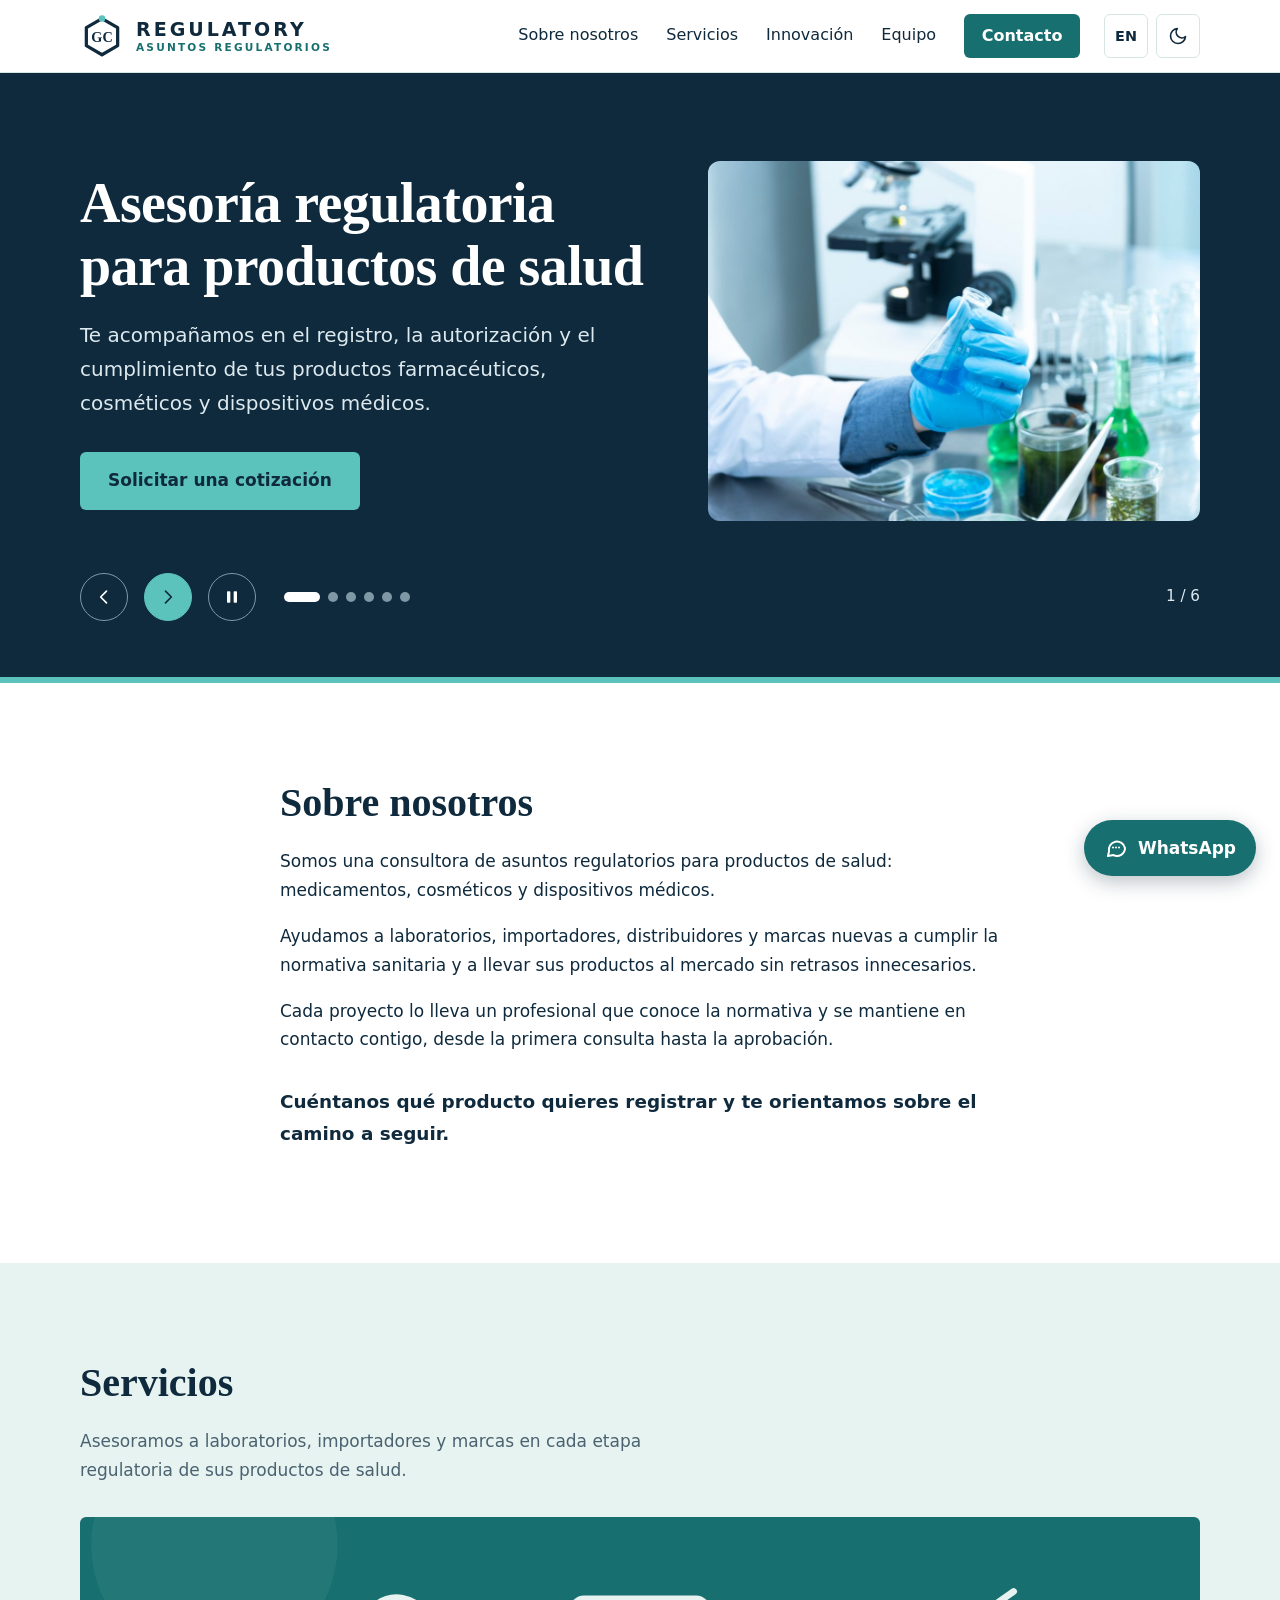
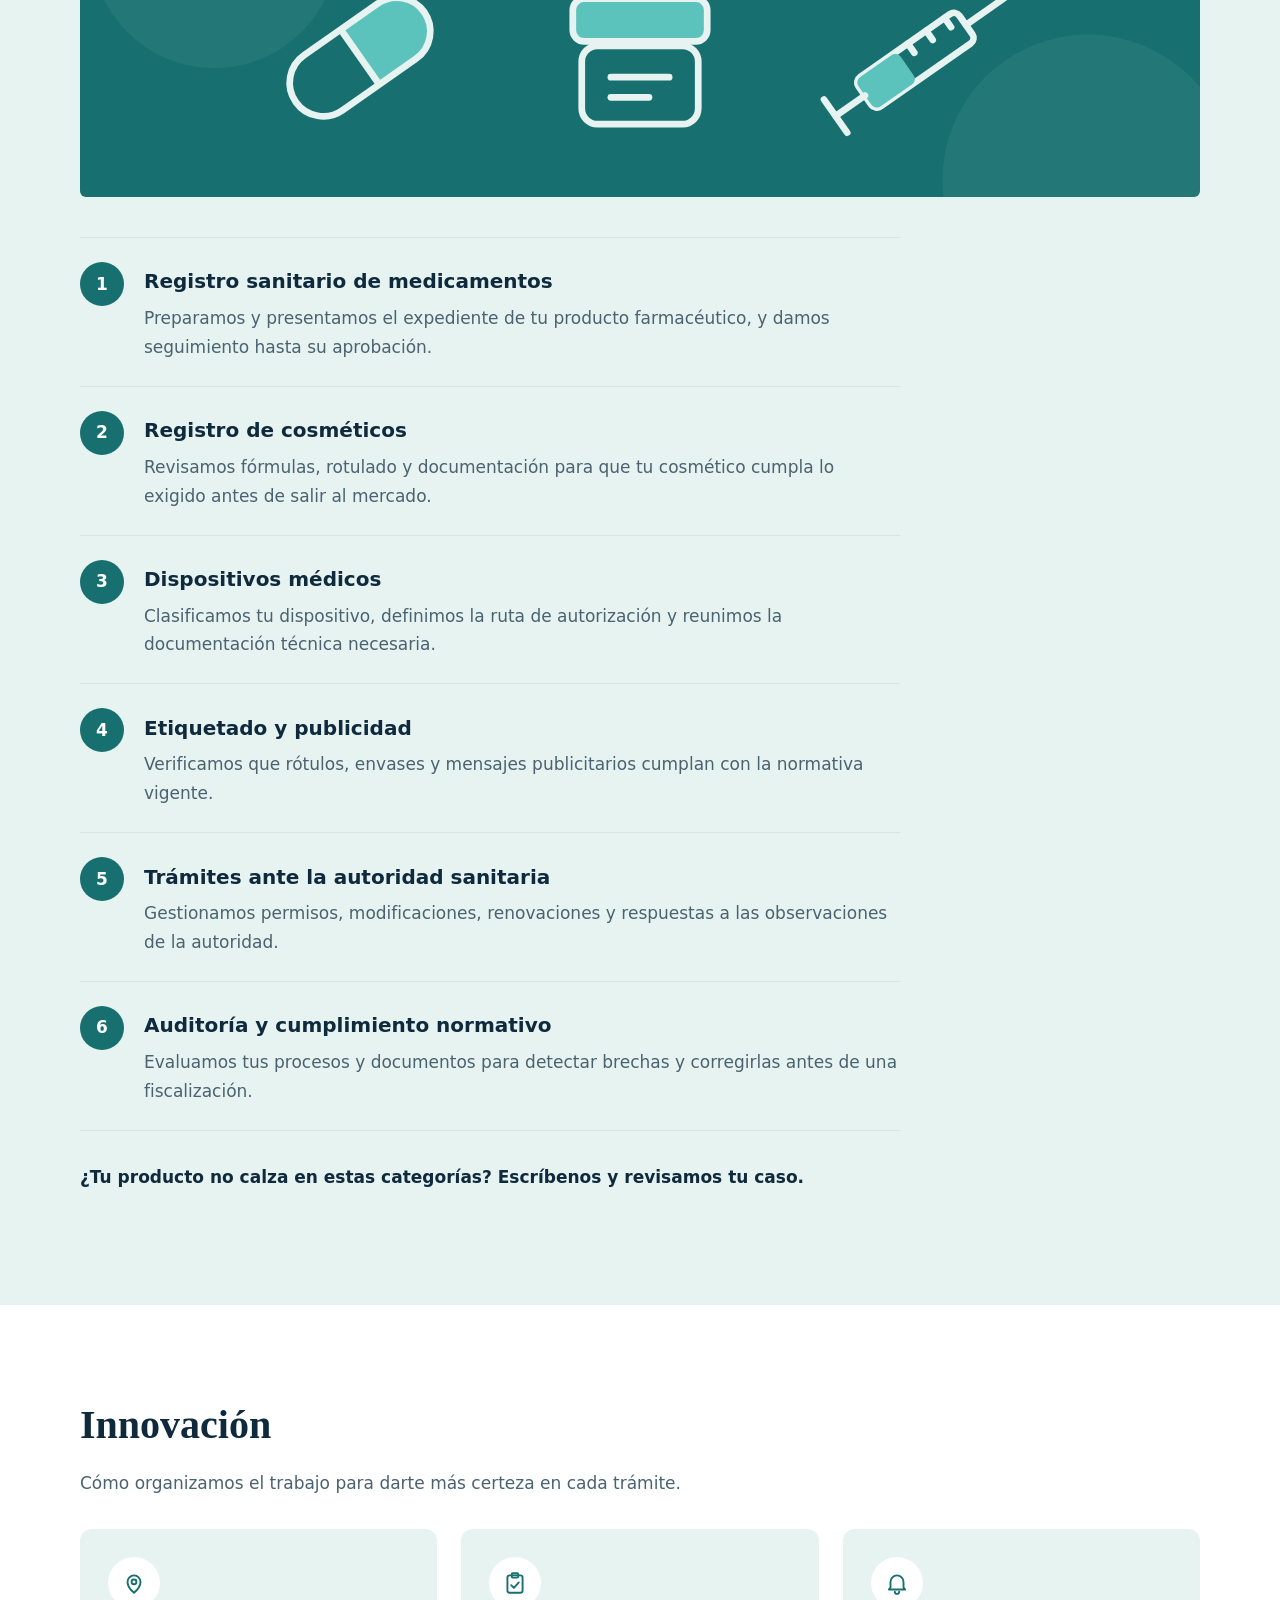
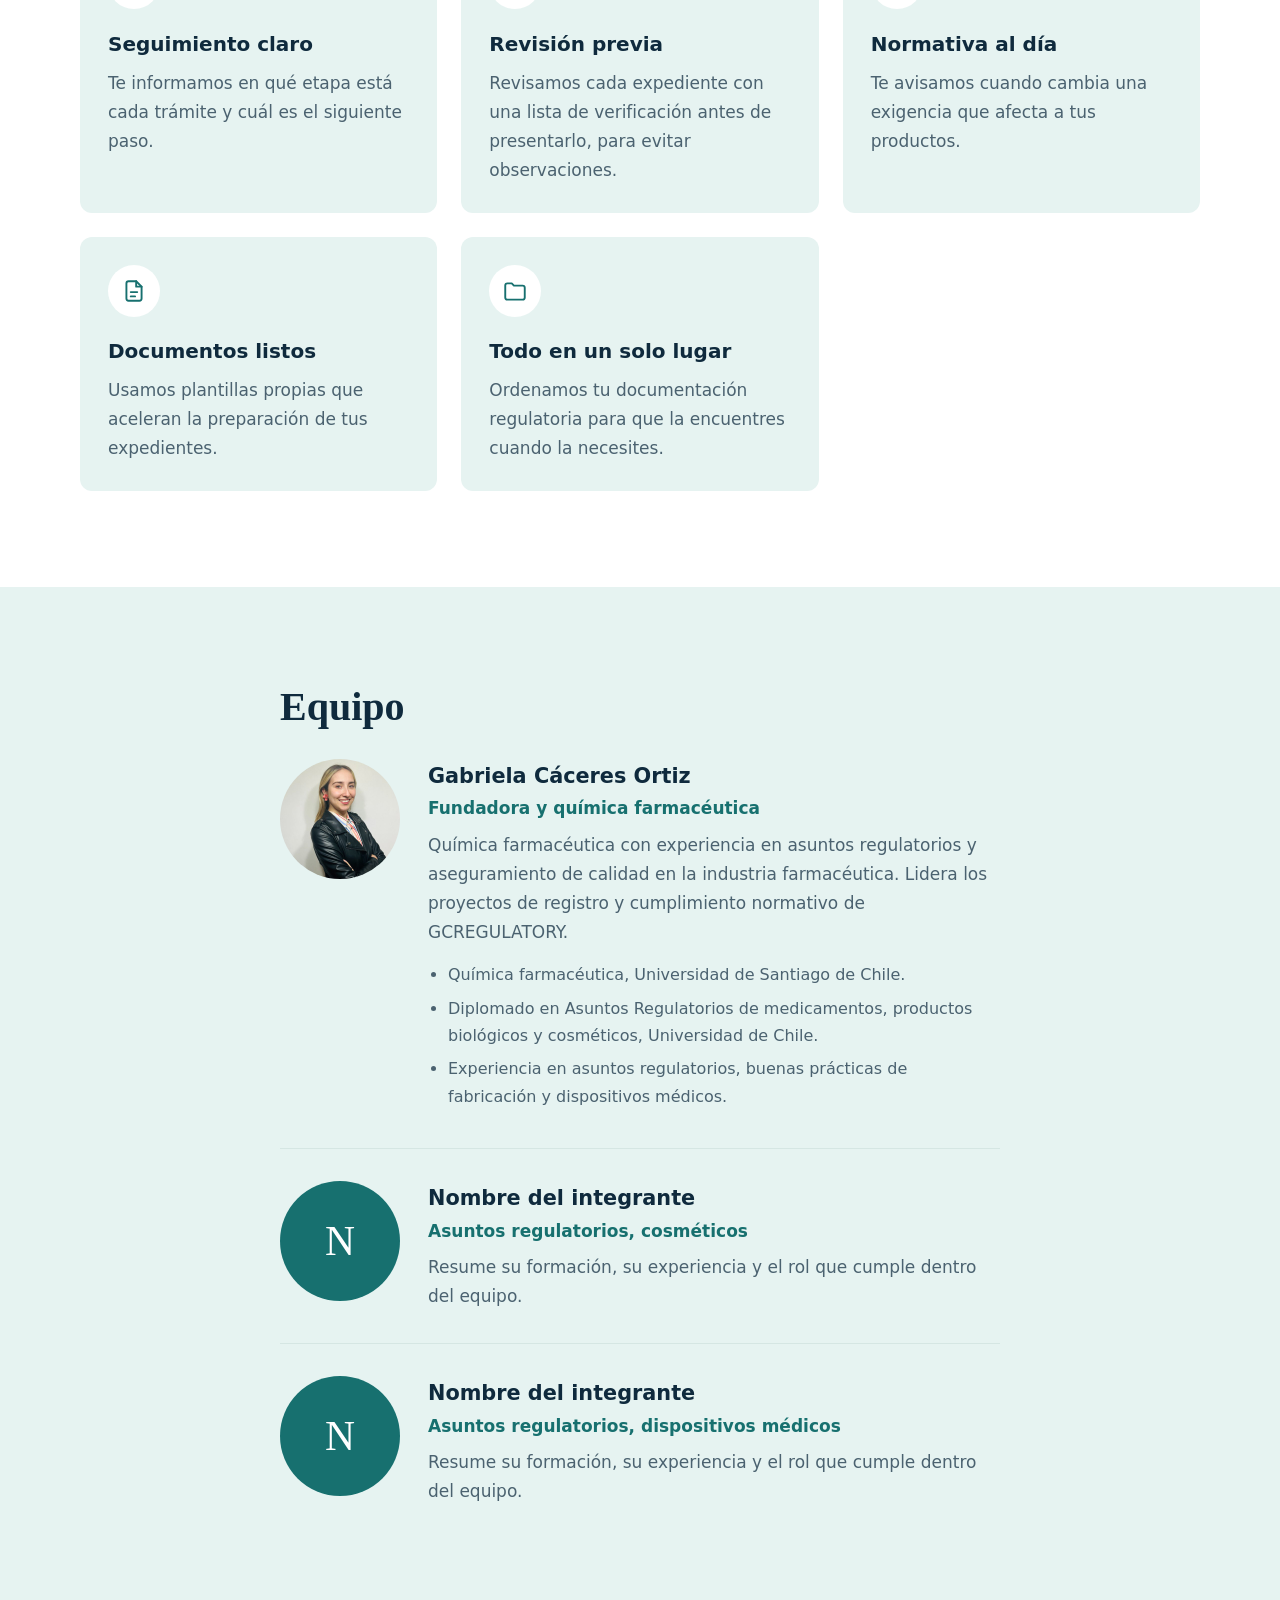
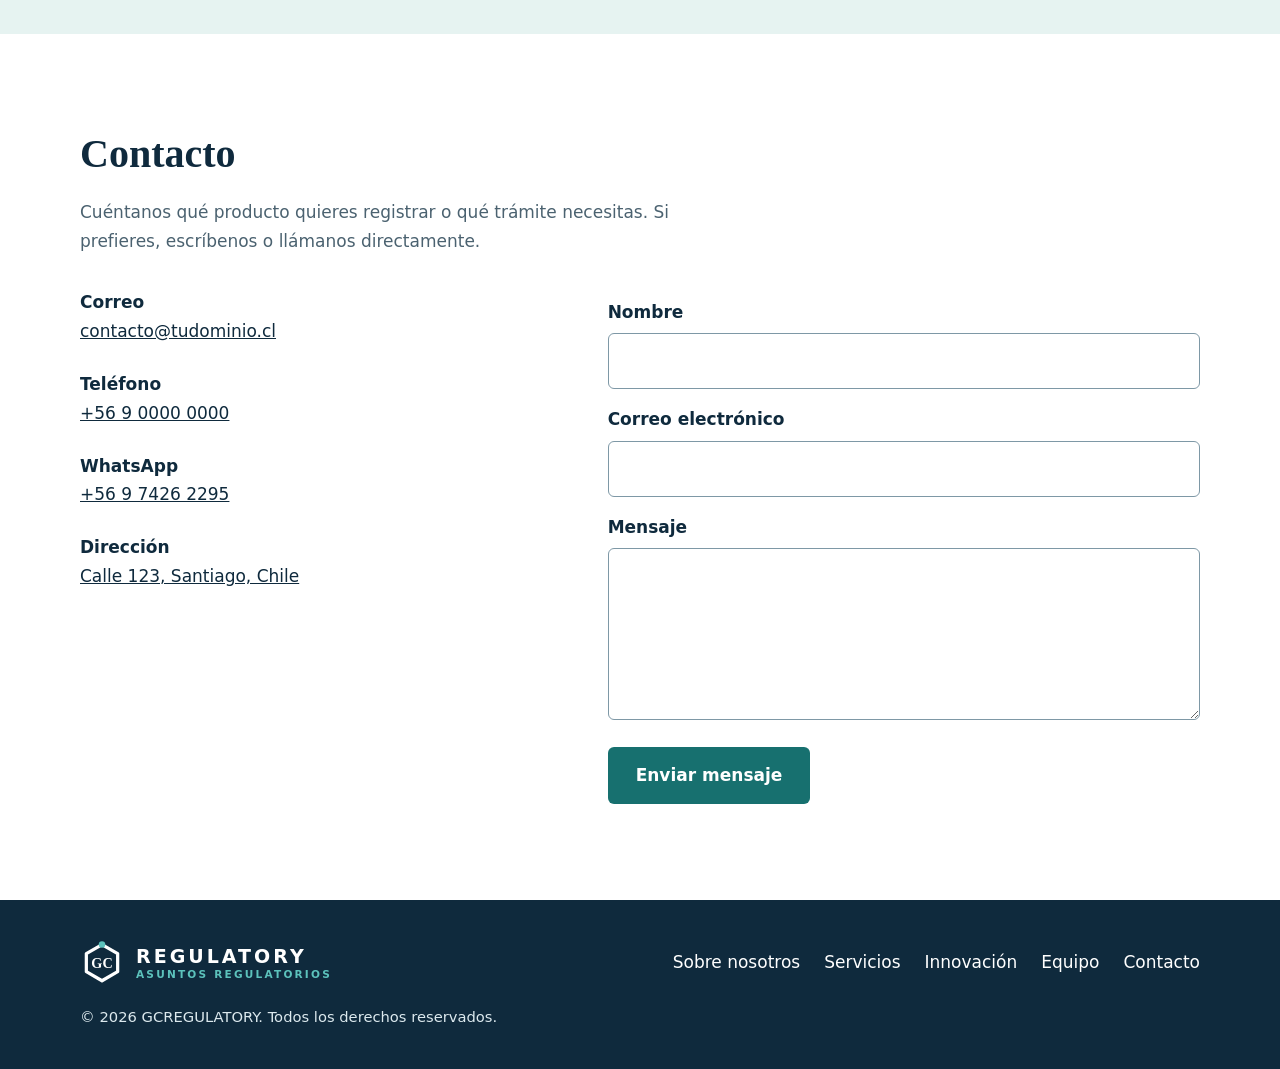
==== commit 5b757a0b: "Carrusel con 6 diapositivas y fotos nuevas (medicamentos, dispositivos, documentos, equipo) Co-Autho" ====
--- a/index.html
+++ b/index.html
@@ -57,36 +57,64 @@
       <div class="contenedor">
         <div class="carrusel-ventana" aria-live="off">
 
-          <article class="slide" role="group" aria-roledescription="diapositiva" aria-label="1 de 3">
+          <article class="slide" role="group" aria-roledescription="diapositiva" aria-label="1 de 6">
             <div class="slide-texto">
               <h1 class="slide-titulo">Asesoría regulatoria para productos de salud</h1>
               <p class="slide-parrafo">Te acompañamos en el registro, la autorización y el cumplimiento de tus productos farmacéuticos, cosméticos y dispositivos médicos.</p>
               <a href="#contacto" class="boton">Solicitar una cotización</a>
             </div>
             <div class="slide-visual fondo-verde">
-              <img src="assets/img/laboratorio.jpg" alt="Mano con guante azul sosteniendo un matraz con líquido, frente a un microscopio en un laboratorio" width="1200" height="800" loading="eager" fetchpriority="high">
-            </div>
-          </article>
-
-          <article class="slide" role="group" aria-roledescription="diapositiva" aria-label="2 de 3" hidden>
+              <img src="assets/img/laboratorio.jpg" alt="Mano con guante azul sosteniendo un matraz con líquido, frente a un microscopio en un laboratorio" width="1400" height="876" loading="eager" fetchpriority="high">
+            </div>
+          </article>
+          <article class="slide" role="group" aria-roledescription="diapositiva" aria-label="2 de 6" hidden>
+            <div class="slide-texto">
+              <h2 class="slide-titulo">Medicamentos con el registro al día</h2>
+              <p class="slide-parrafo">Preparamos el expediente de tu producto farmacéutico y damos seguimiento hasta su aprobación.</p>
+              <a href="#servicios" class="boton">Ver servicios</a>
+            </div>
+            <div class="slide-visual fondo-aqua">
+              <img src="assets/img/medicamentos.jpg" alt="Blísteres de comprimidos y frascos blancos junto a un matraz de laboratorio sobre una mesa clara" width="1400" height="876" loading="lazy">
+            </div>
+          </article>
+          <article class="slide" role="group" aria-roledescription="diapositiva" aria-label="3 de 6" hidden>
+            <div class="slide-texto">
+              <h2 class="slide-titulo">Dispositivos médicos con ruta clara</h2>
+              <p class="slide-parrafo">Clasificamos tu dispositivo y reunimos la documentación técnica que exige la autoridad.</p>
+              <a href="#servicios" class="boton">Ver servicios</a>
+            </div>
+            <div class="slide-visual fondo-verde">
+              <img src="assets/img/dispositivos.jpg" alt="Tensiómetro, estetoscopio, termómetro y jeringas ordenados sobre una mesa blanca en una sala clínica" width="1400" height="876" loading="lazy">
+            </div>
+          </article>
+          <article class="slide" role="group" aria-roledescription="diapositiva" aria-label="4 de 6" hidden>
+            <div class="slide-texto">
+              <h2 class="slide-titulo">Cosméticos listos para el mercado</h2>
+              <p class="slide-parrafo">Revisamos fórmulas, rotulado y documentación antes de que tu producto salga a la venta.</p>
+              <a href="#servicios" class="boton">Ver servicios</a>
+            </div>
+            <div class="slide-visual fondo-durazno">
+              <img src="assets/img/cosmeticos.jpg" alt="Dos frascos blancos de crema sobre una base de madera con hojas verdes" width="1400" height="876" loading="lazy">
+            </div>
+          </article>
+          <article class="slide" role="group" aria-roledescription="diapositiva" aria-label="5 de 6" hidden>
+            <div class="slide-texto">
+              <h2 class="slide-titulo">Del trámite a la comercialización</h2>
+              <p class="slide-parrafo">Preparamos tus expedientes, respondemos a la autoridad y mantenemos tus productos al día.</p>
+              <a href="#contacto" class="boton">Solicitar una cotización</a>
+            </div>
+            <div class="slide-visual fondo-aqua">
+              <img src="assets/img/documentos.jpg" alt="Manos de una profesional firmando un expediente, con un computador portátil al fondo" width="1400" height="876" loading="lazy">
+            </div>
+          </article>
+          <article class="slide" role="group" aria-roledescription="diapositiva" aria-label="6 de 6" hidden>
             <div class="slide-texto">
               <h2 class="slide-titulo">Un equipo que conoce la normativa</h2>
               <p class="slide-parrafo">Profesionales con experiencia en asuntos regulatorios que te acompañan desde la primera consulta.</p>
               <a href="#equipo" class="boton">Conocer al equipo</a>
             </div>
-            <div class="slide-visual fondo-aqua">
-              <img src="assets/img/asesoria.jpg" alt="Profesional pensativa frente a un computador portátil, con documentos sobre el escritorio" width="1200" height="800" loading="lazy">
-            </div>
-          </article>
-
-          <article class="slide" role="group" aria-roledescription="diapositiva" aria-label="3 de 3" hidden>
-            <div class="slide-texto">
-              <h2 class="slide-titulo">Del trámite a la comercialización</h2>
-              <p class="slide-parrafo">Preparamos tus expedientes, respondemos a la autoridad y mantenemos tus productos al día.</p>
-              <a href="#servicios" class="boton">Ver servicios</a>
-            </div>
-            <div class="slide-visual fondo-durazno">
-              <img src="assets/img/cosmeticos.jpg" alt="Dos frascos blancos de crema sobre una base de madera con hojas verdes" width="1200" height="800" loading="lazy">
+            <div class="slide-visual fondo-verde">
+              <img src="assets/img/equipo.jpg" alt="Tres profesionales conversando alrededor de una mesa con documentos y un computador portátil" width="1400" height="876" loading="lazy">
             </div>
           </article>
 
@@ -104,7 +132,7 @@
             <svg class="icono-play" viewBox="0 0 24 24" fill="currentColor" aria-hidden="true" hidden><path d="M8 5.5v13a1 1 0 0 0 1.5.86l10.5-6.5a1 1 0 0 0 0-1.72L9.5 4.64A1 1 0 0 0 8 5.5z"/></svg>
           </button>
           <div class="puntos"></div>
-          <span class="contador" aria-hidden="true">1 / 3</span>
+          <span class="contador" aria-hidden="true">1 / 6</span>
         </div>
       </div>
     </section>
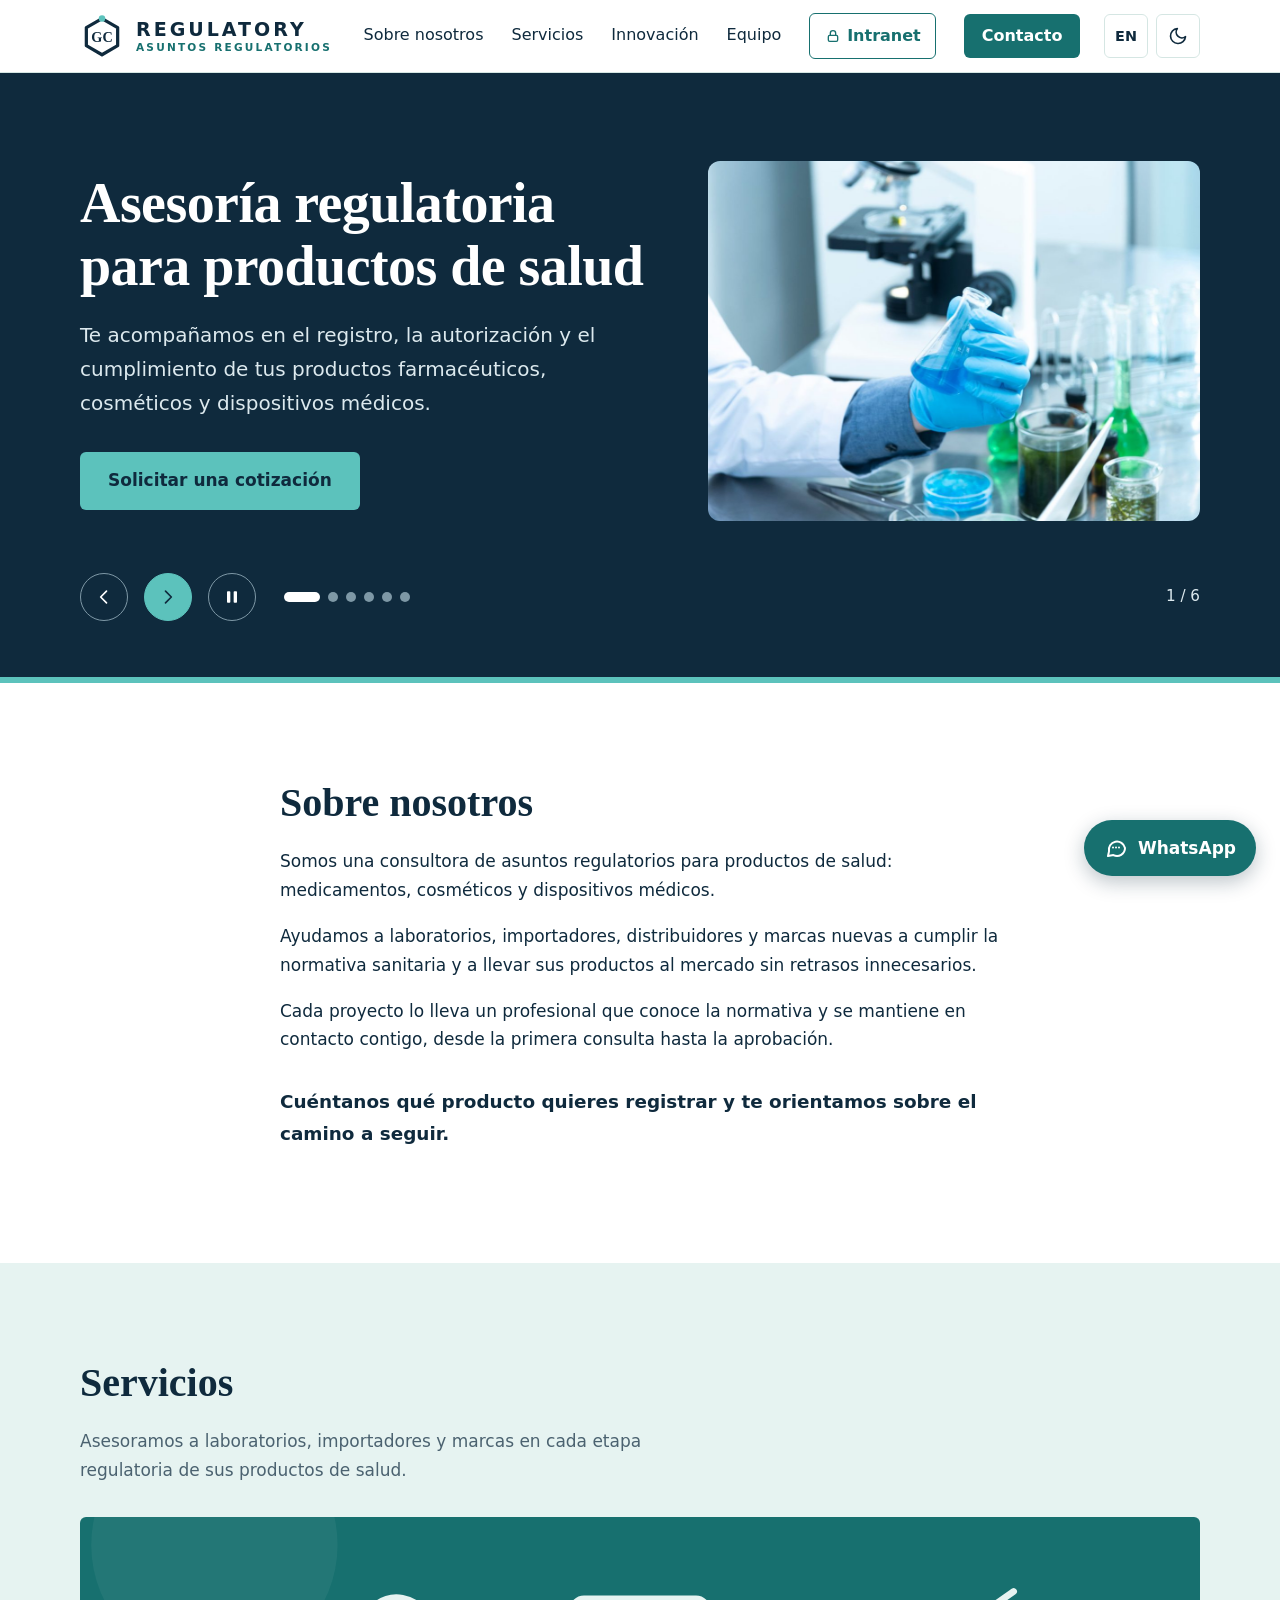
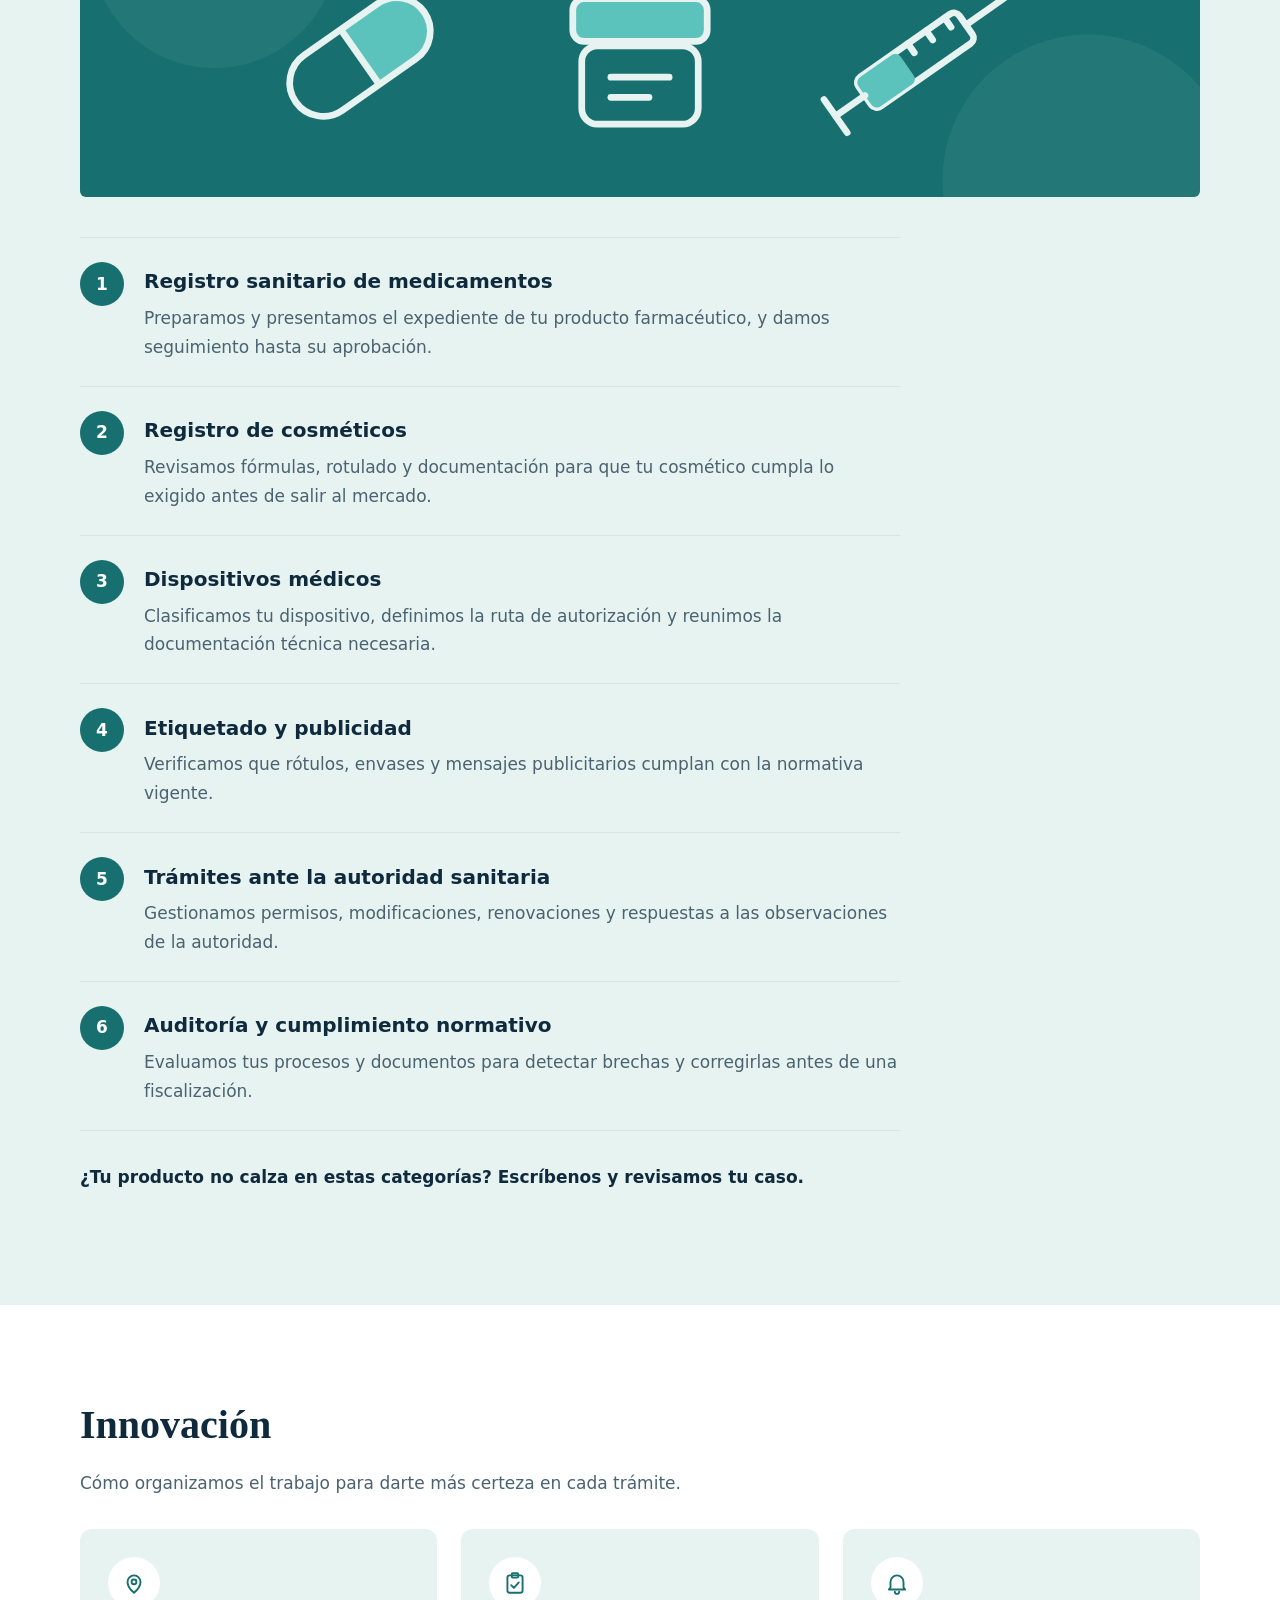
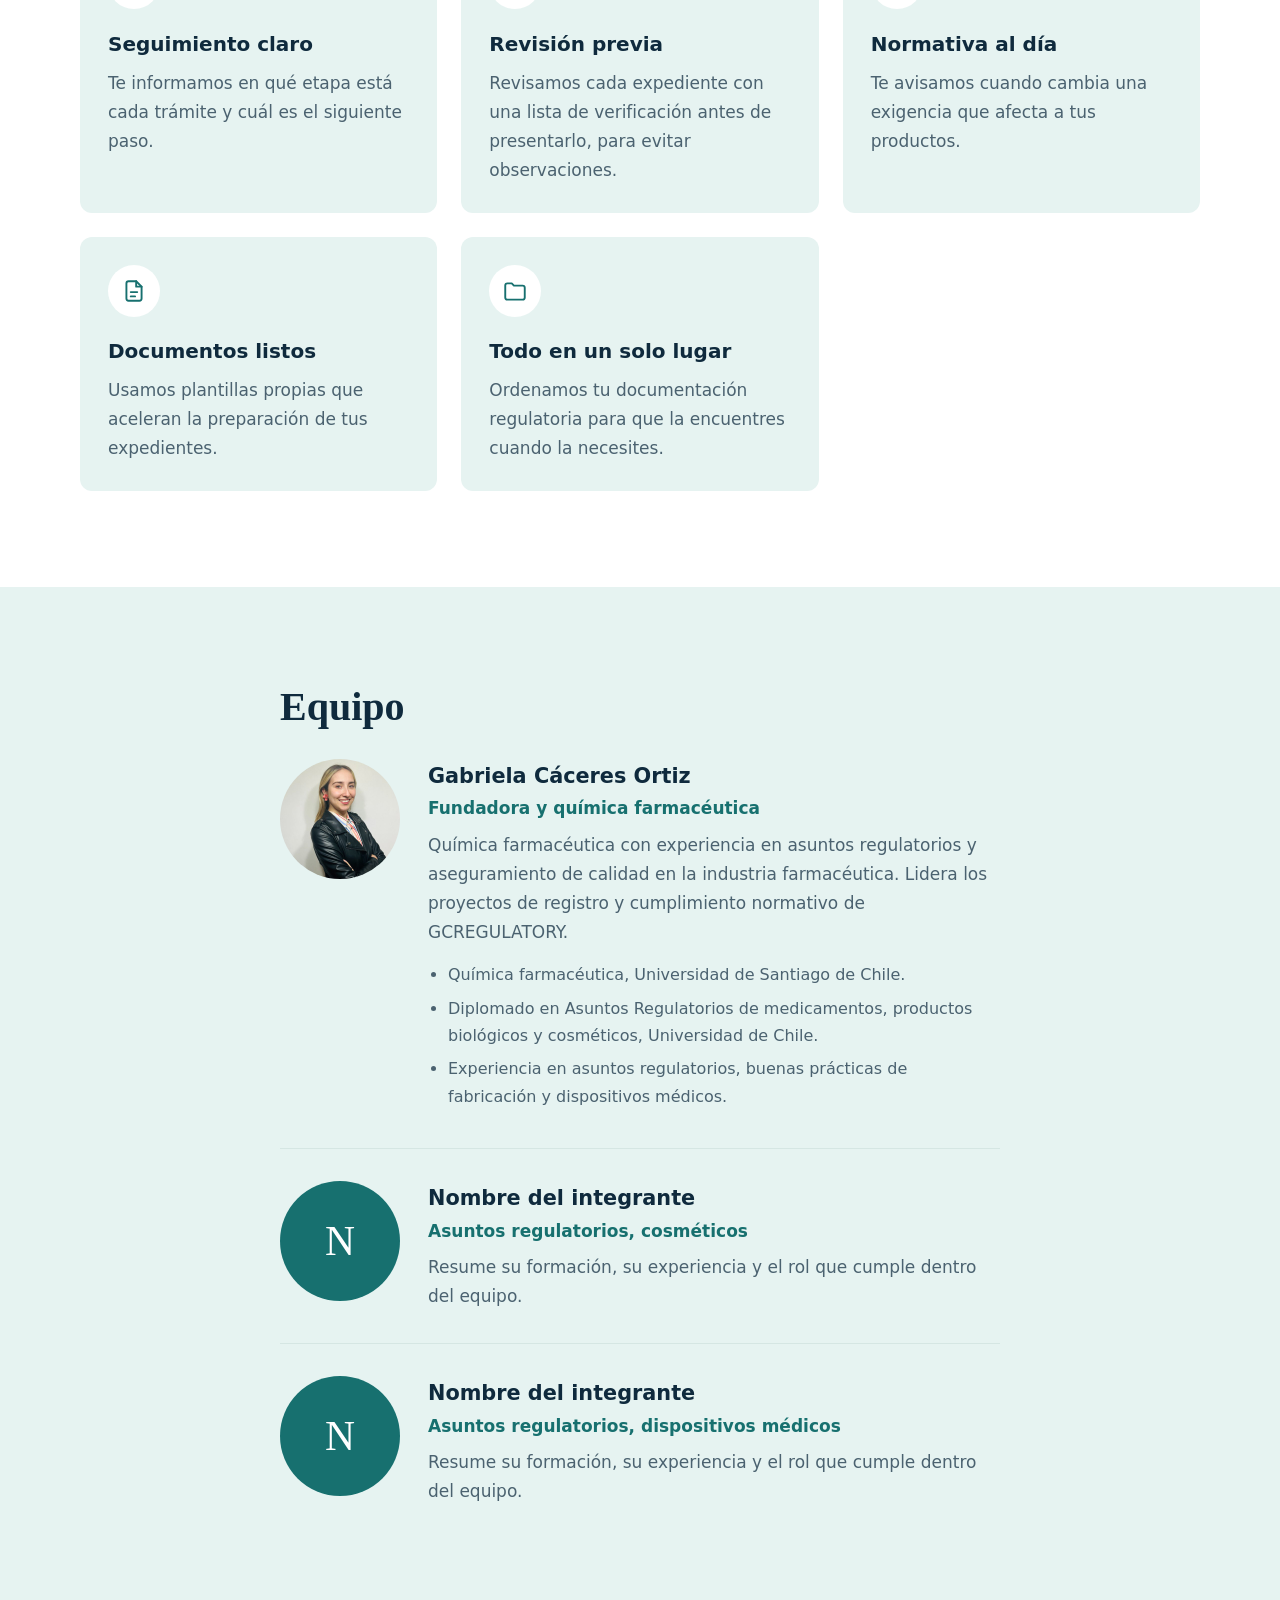
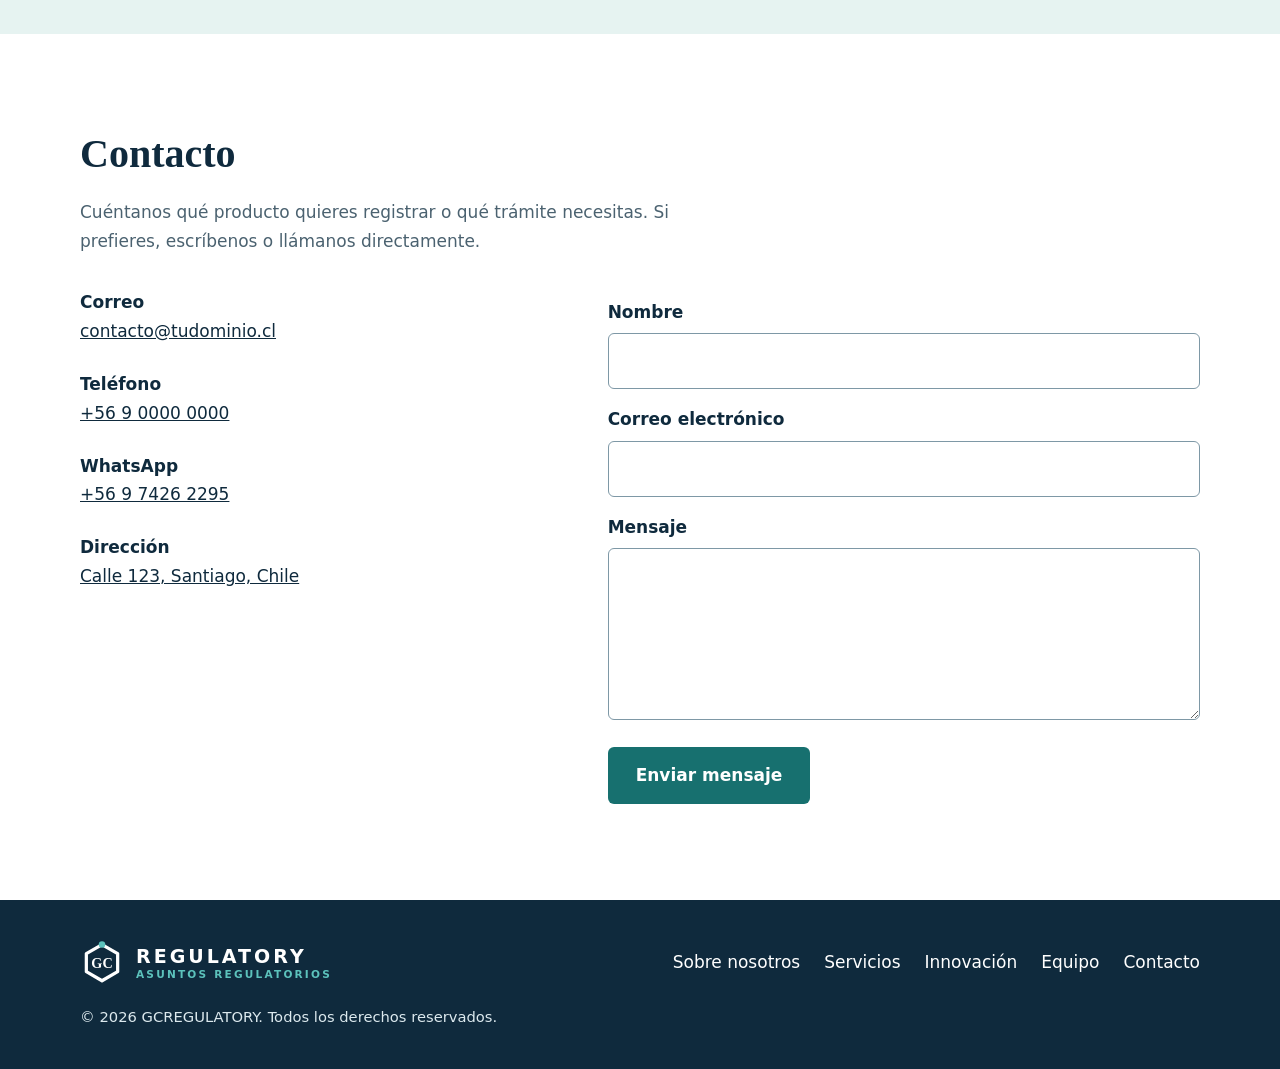
==== commit 6e211afa: "Intranet (login, panel, config), logos vectorizados y ajustes de menú y tarjetas Co-Authored-By: Cla" ====
--- a/index.html
+++ b/index.html
@@ -35,6 +35,7 @@
         <a href="#servicios">Servicios</a>
         <a href="#innovacion">Innovación</a>
         <a href="#equipo">Equipo</a>
+        <a href="intranet.html" class="menu-intranet"><svg viewBox="0 0 24 24" fill="none" stroke="currentColor" stroke-width="2" stroke-linecap="round" stroke-linejoin="round" aria-hidden="true"><rect x="5" y="11" width="14" height="9" rx="2"/><path d="M8 11V8a4 4 0 0 1 8 0v3"/></svg>Intranet</a>
         <a href="#contacto" class="menu-contacto">Contacto</a>
       </nav>
         <div class="herramientas">
--- a/css/style.css
+++ b/css/style.css
@@ -118,6 +118,13 @@
   transition: color .2s, border-color .2s;
 }
 .menu a:hover { color: var(--enlace); border-bottom-color: var(--aqua); }
+.menu .menu-intranet {
+  display: inline-flex; align-items: center; gap: .4rem;
+  border: 1px solid var(--enlace); border-radius: var(--radio); padding: .5rem .9rem;
+  color: var(--enlace); font-weight: 600;
+}
+.menu .menu-intranet svg { width: 16px; height: 16px; flex: none; }
+.menu .menu-intranet:hover { background: var(--fondo-alterno); border-color: var(--enlace); }
 .menu .menu-contacto {
   background: var(--primario); color: var(--primario-texto); padding: .55rem 1.1rem; border-radius: var(--radio);
   border-bottom: 0; font-weight: 600; transition: background-color .2s, color .2s;
@@ -225,6 +232,18 @@
 .icono svg { width: 26px; height: 26px; }
 .tarjeta h3 { margin: 0 0 .5rem; font-size: 1.25rem; color: var(--titulo); }
 .tarjeta p { margin: 0; color: var(--suave); }
+.tarjeta { position: relative; transition: transform .25s ease, background-color .25s ease, box-shadow .25s ease; }
+.tarjeta h3, .tarjeta p, .icono { transition: color .25s ease, background-color .25s ease; }
+@media (hover: hover) {
+  .tarjeta:hover, .tarjeta:focus-within {
+    transform: scale(1.05); z-index: 1;
+    background: var(--aqua);
+    box-shadow: 0 14px 30px rgba(15, 42, 61, .25);
+  }
+  .tarjeta:hover h3, .tarjeta:focus-within h3 { color: var(--marino); }
+  .tarjeta:hover p, .tarjeta:focus-within p { color: var(--marino); }
+  .tarjeta:hover .icono, .tarjeta:focus-within .icono { background: #fff; color: var(--verde); }
+}
 
 /* Equipo */
 .perfil { display: grid; grid-template-columns: 120px 1fr; gap: 1.75rem; align-items: start; padding: 2rem 0; border-top: 1px solid var(--linea); }
@@ -263,6 +282,25 @@
 .aviso { margin-bottom: 1.25rem; padding: .9rem 1.1rem; border-radius: var(--radio); font-weight: 500; border: 1px solid; }
 .aviso.ok { background: var(--ok-fondo); color: var(--ok-texto); border-color: var(--ok-borde); }
 .aviso.error { background: var(--error-fondo); color: var(--error-texto); border-color: var(--error-borde); }
+
+/* ============ Intranet (acceso) ============ */
+.seccion.acceso { padding: clamp(2.5rem, 7vw, 5rem) 0; }
+.acceso-grilla { display: grid; grid-template-columns: 1fr 1fr; gap: 1.5rem; align-items: stretch; }
+.acceso-info { background: var(--marino); color: var(--texto-claro); border-radius: 12px; border-bottom: 6px solid var(--aqua); padding: clamp(1.75rem, 5vw, 3rem); }
+.acceso-info h1 { font-family: var(--fuente-titulos); font-size: clamp(2rem, 4.5vw, 3rem); line-height: 1.1; color: #fff; margin: 1.25rem 0 1rem; }
+.acceso-info p { margin: 0 0 1rem; }
+.acceso-info a { color: #fff; }
+.acceso-info a:hover { color: var(--aqua); }
+.acceso-icono { display: grid; place-items: center; width: 56px; height: 56px; border-radius: 50%; background: var(--aqua); color: var(--marino); }
+.acceso-icono svg { width: 28px; height: 28px; }
+.acceso-form { background: var(--superficie); border-radius: 12px; padding: clamp(1.75rem, 5vw, 3rem); }
+.acceso-form h2 { margin-bottom: 1.25rem; }
+.titulo-pagina { font-family: var(--fuente-titulos); font-size: clamp(1.8rem, 4vw, 2.5rem); line-height: 1.2; color: var(--titulo); margin: 0 0 1.25rem; }
+.panel-datos { margin: 0 0 1.5rem; color: var(--suave); }
+.panel-datos strong { color: var(--titulo); }
+.boton-secundario { background: transparent; color: var(--titulo); border: 1px solid var(--enlace); }
+.boton-secundario:hover { background: var(--fondo-alterno); color: var(--titulo); }
+@media (max-width: 860px) { .acceso-grilla { grid-template-columns: 1fr; } }
 
 /* ============ Pie ============ */
 .pie { background: var(--marino); color: var(--texto-claro); padding: 2.5rem 0; }
@@ -291,7 +329,7 @@
 [data-tema="oscuro"] .wa-flotante:hover { background: #fff; color: var(--marino); }
 
 /* ============ Móvil ============ */
-@media (max-width: 860px) {
+@media (max-width: 1100px) {
   .menu-boton { display: inline-block; }
   .herramientas { margin-left: 0; }
   .menu {
@@ -302,7 +340,10 @@
   .menu.abierto { display: flex; }
   .menu a { padding: .8rem 0; border-bottom: 1px solid var(--linea); }
   .menu a:hover { border-bottom-color: var(--linea); }
+  .menu .menu-intranet { margin-top: .75rem; justify-content: center; border-bottom: 1px solid var(--enlace); }
   .menu .menu-contacto { margin-top: .75rem; text-align: center; }
+}
+@media (max-width: 860px) {
   .contacto-grilla { grid-template-columns: 1fr; }
   .slide-visual { height: 280px; }
 }
